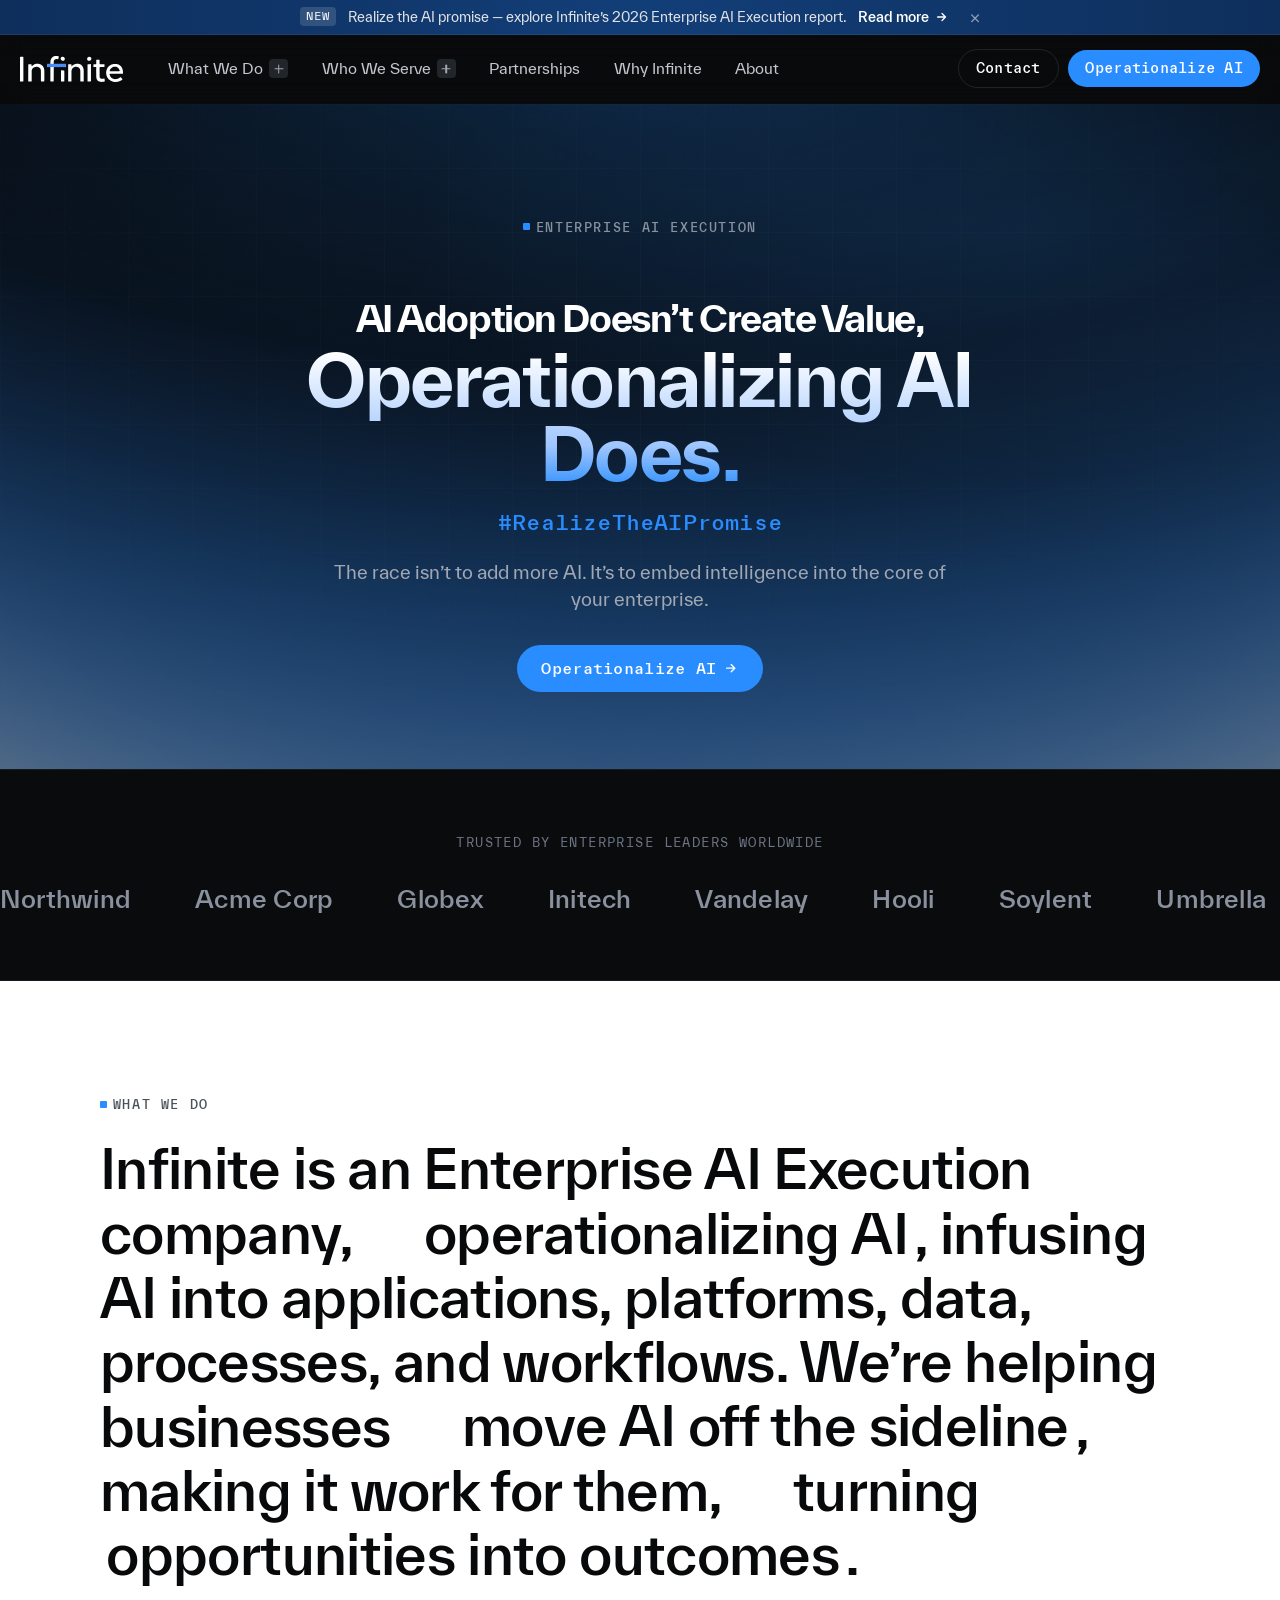
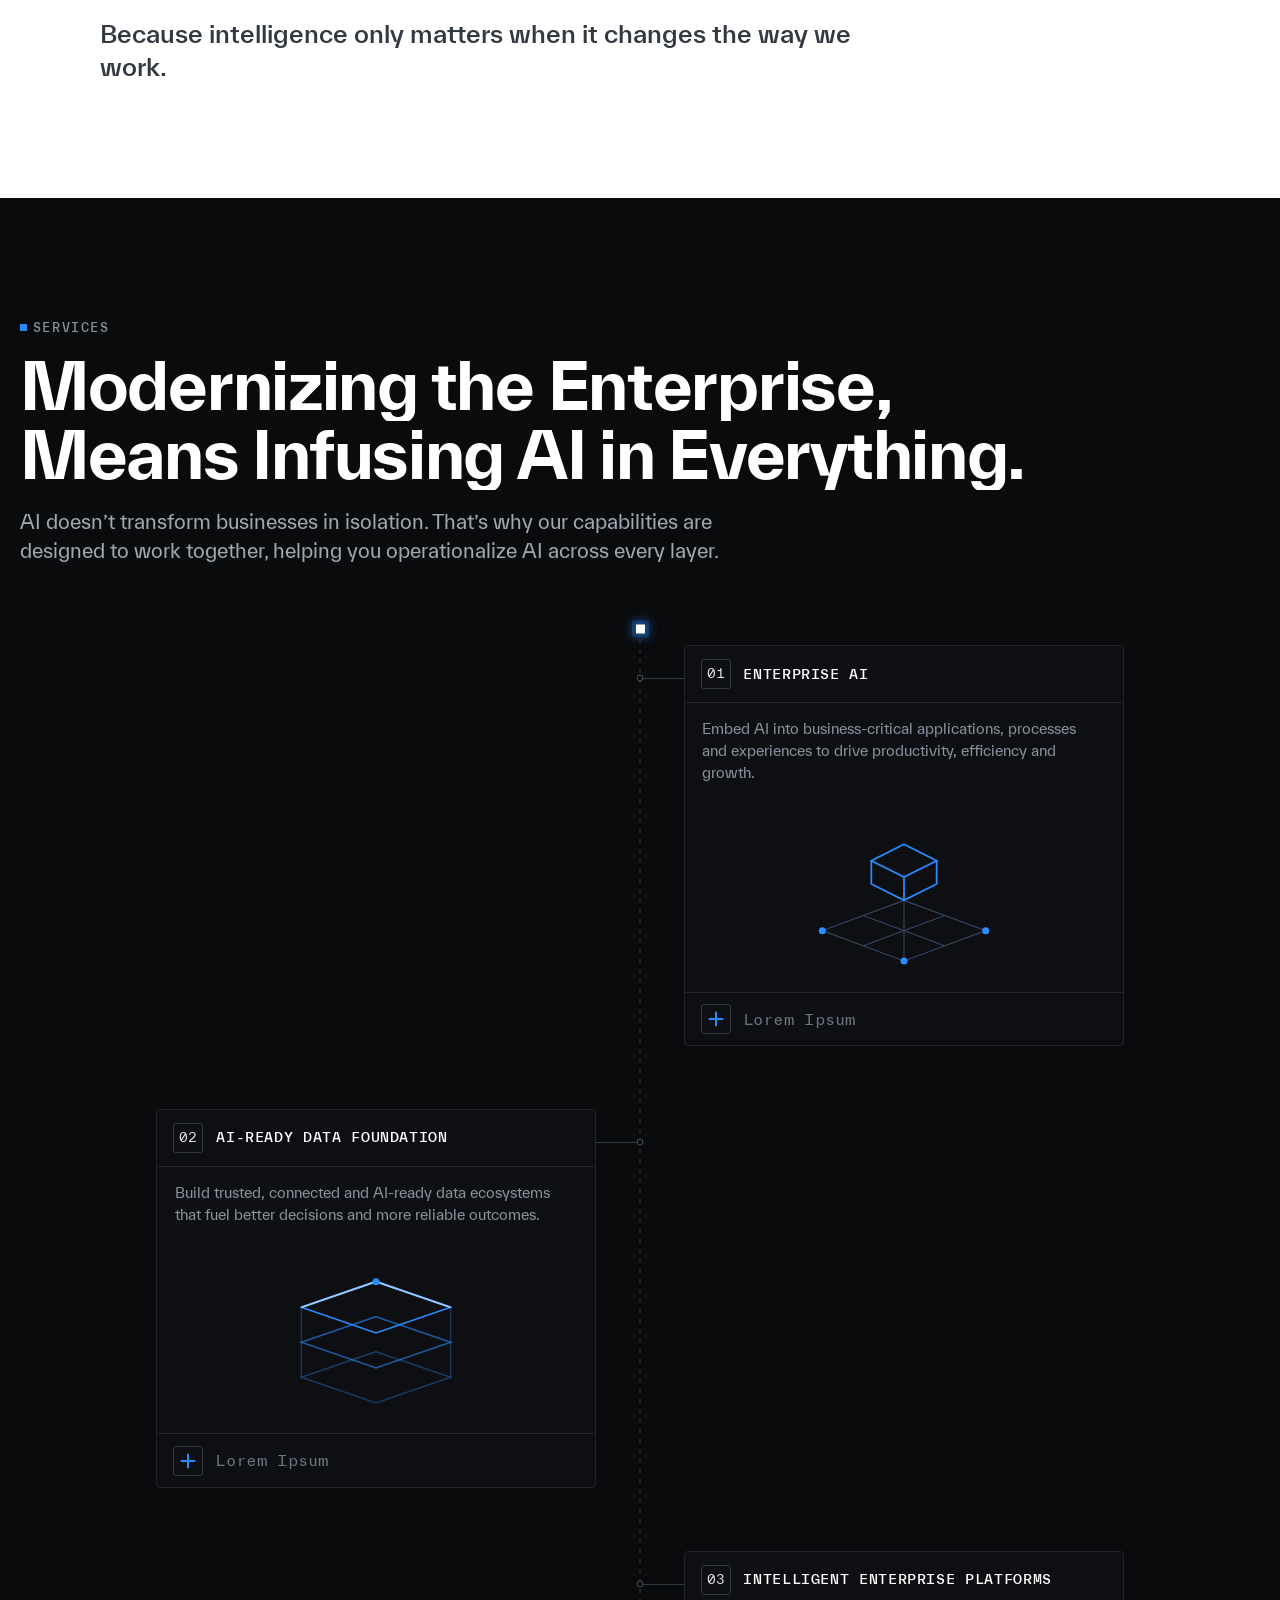
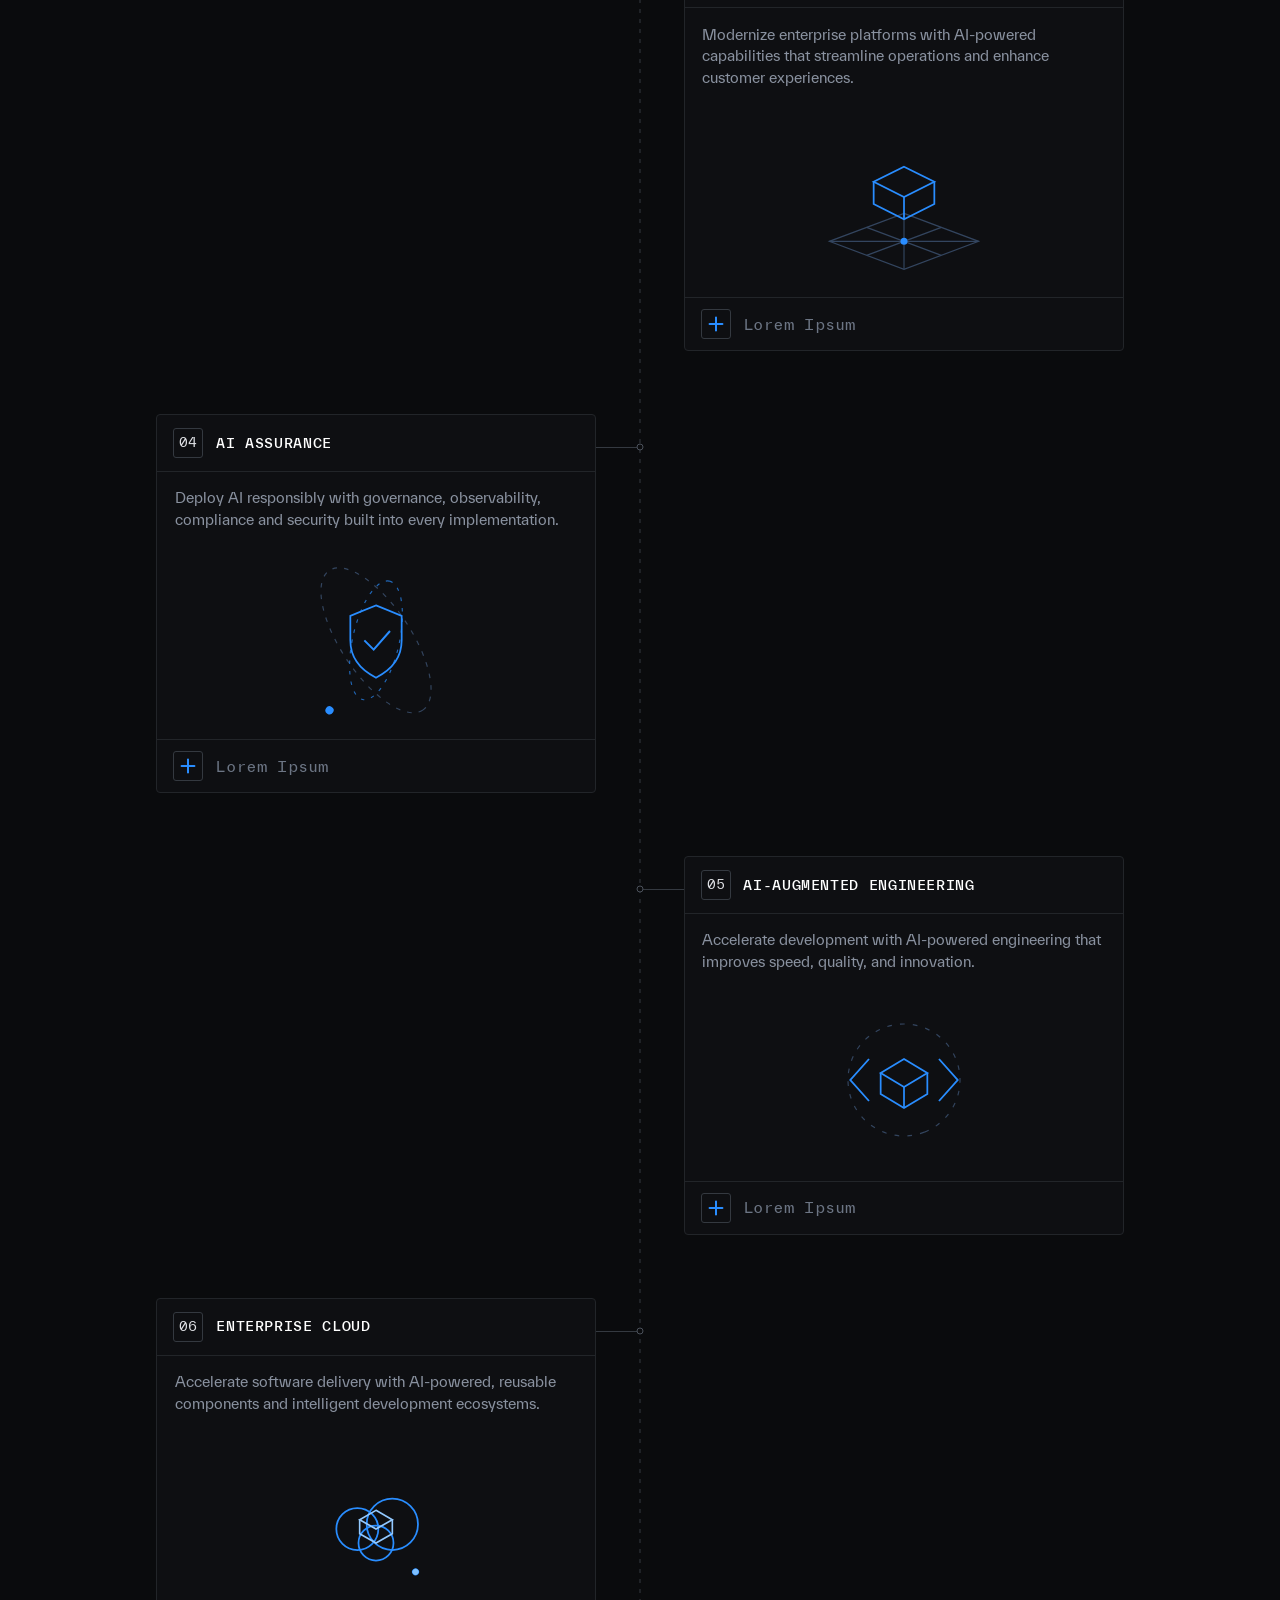
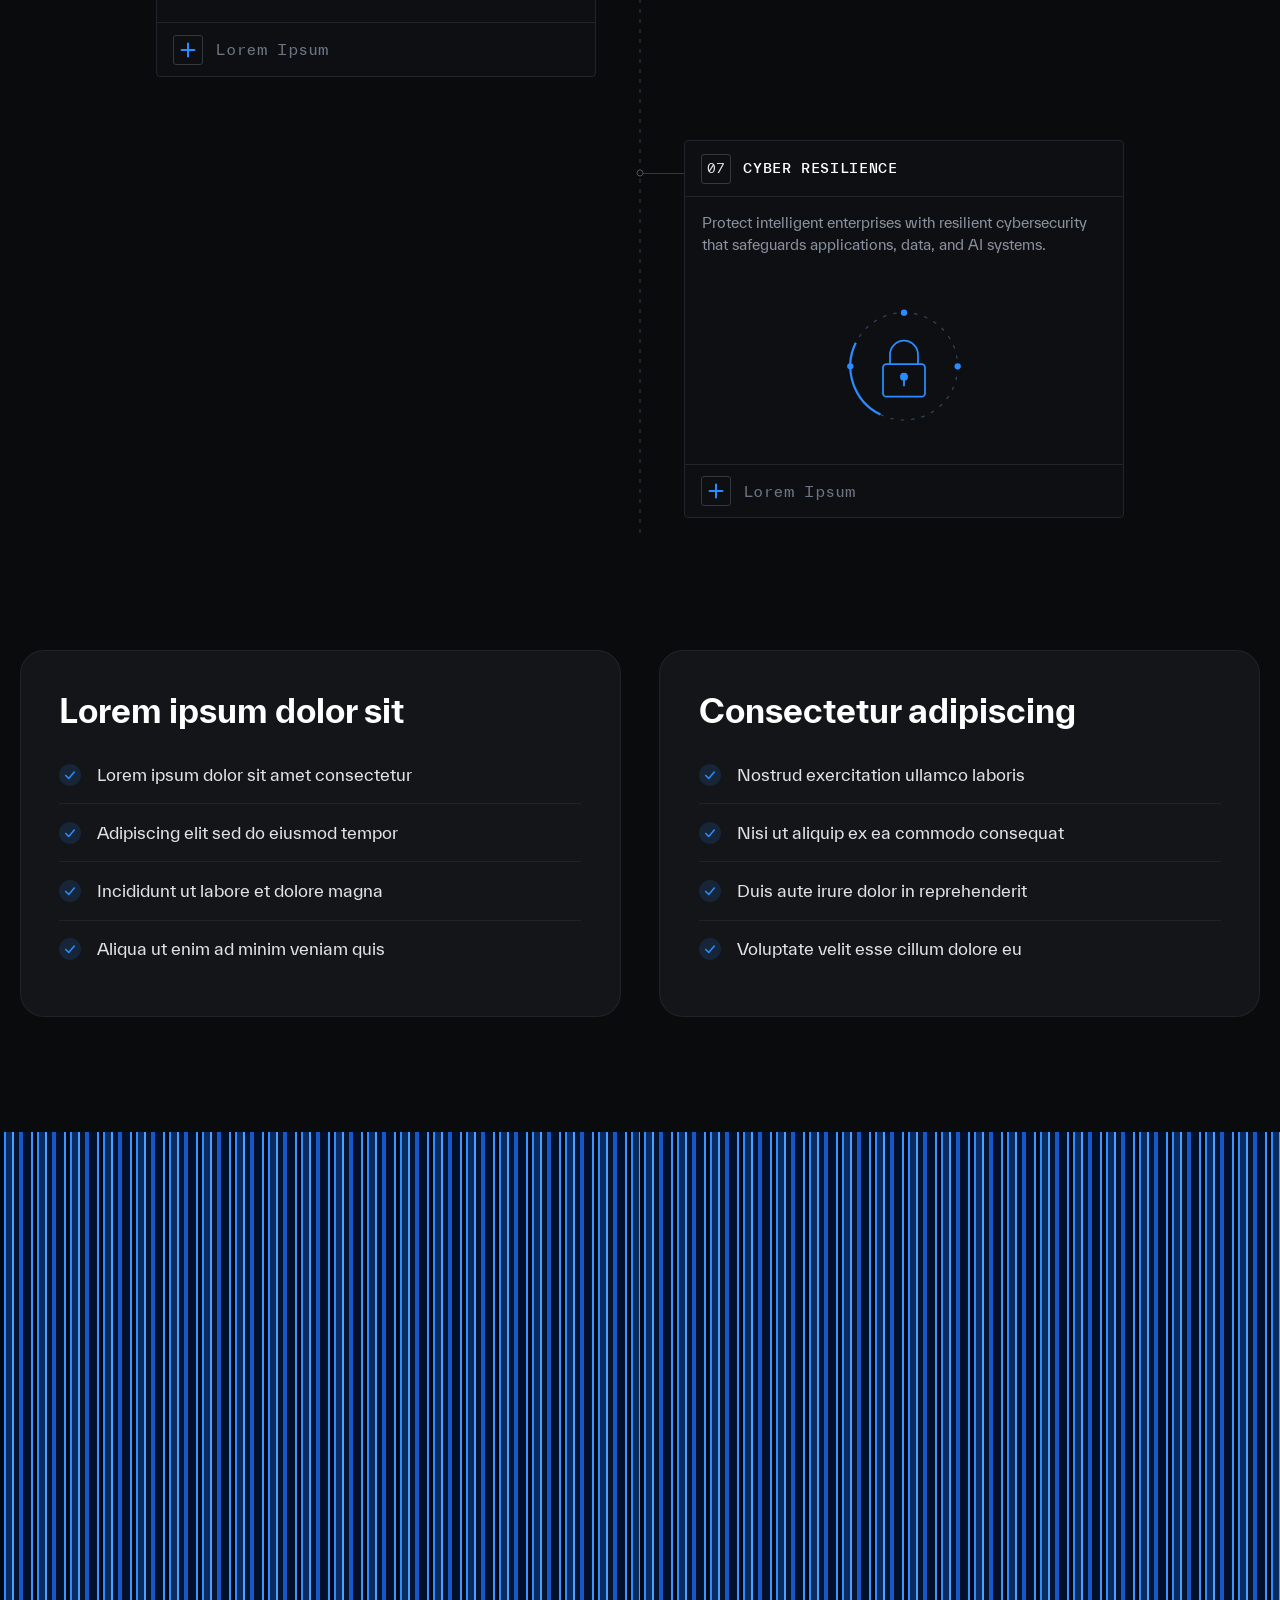
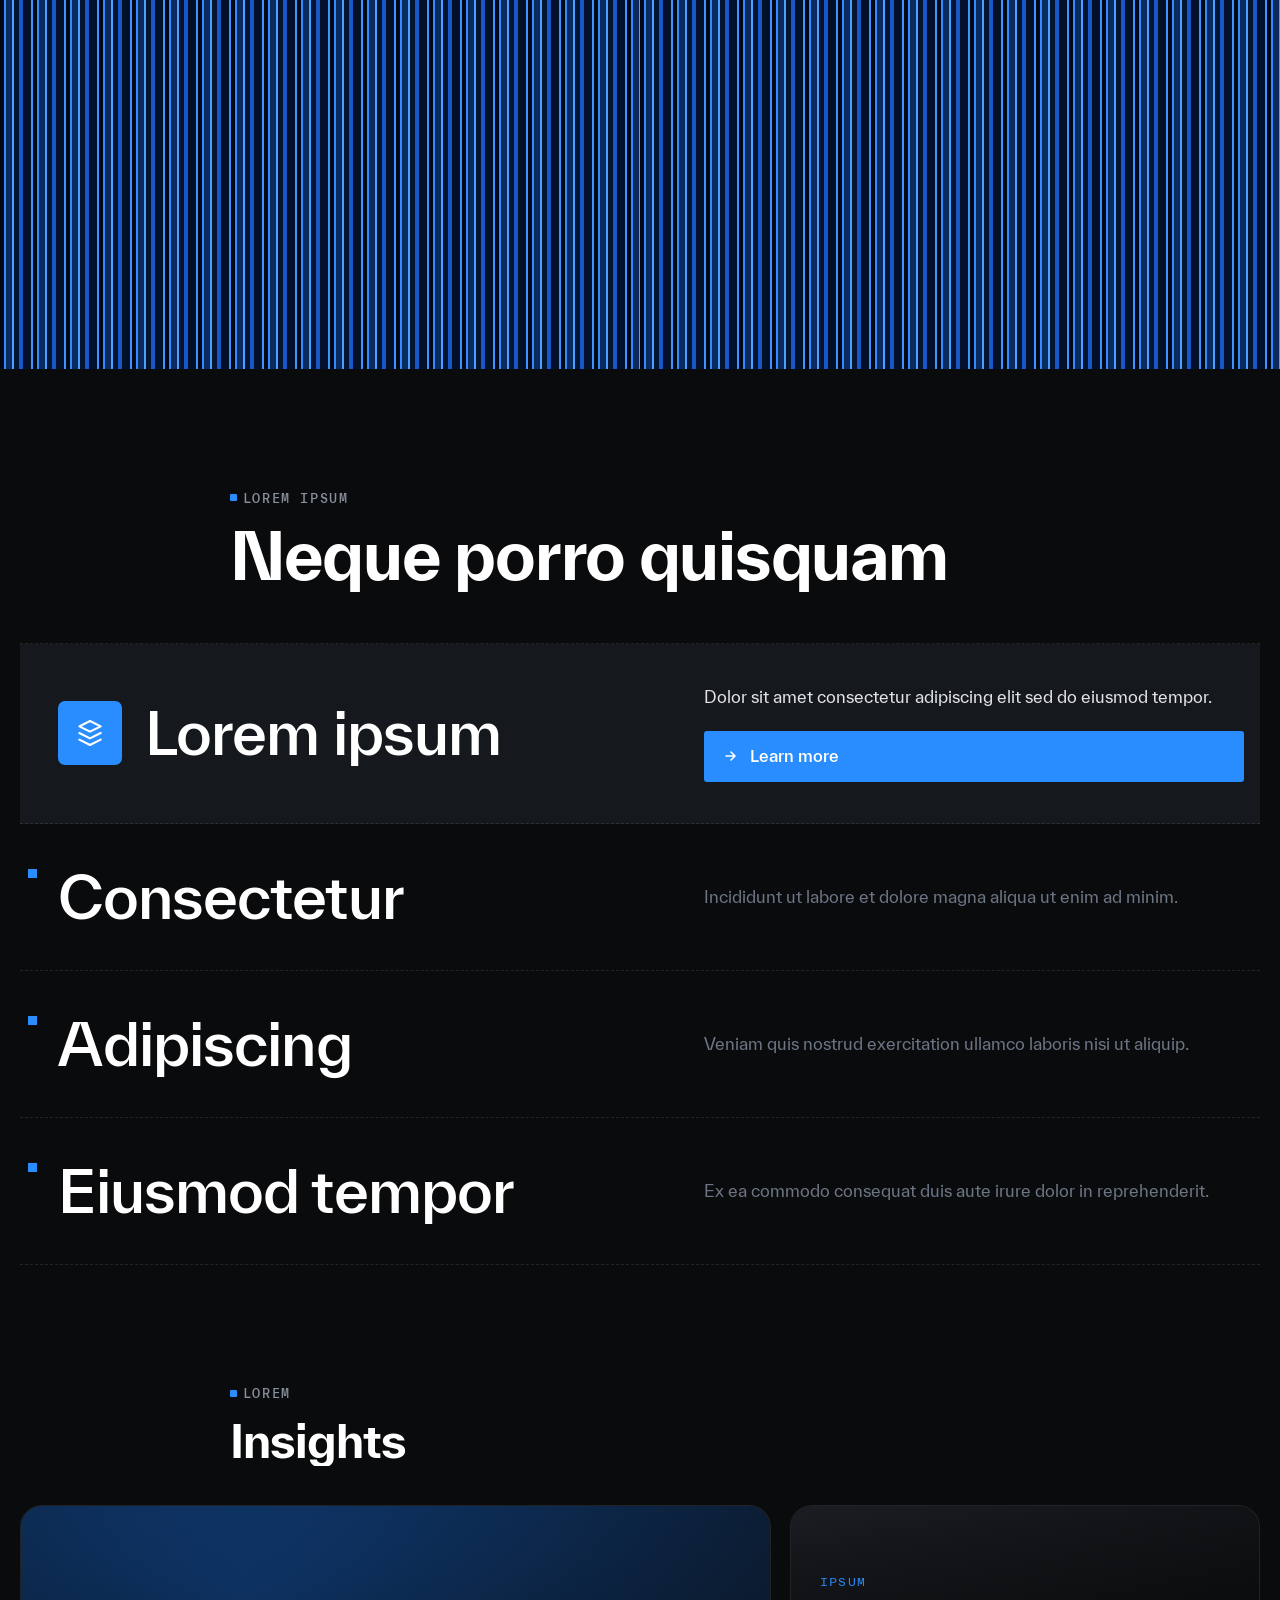
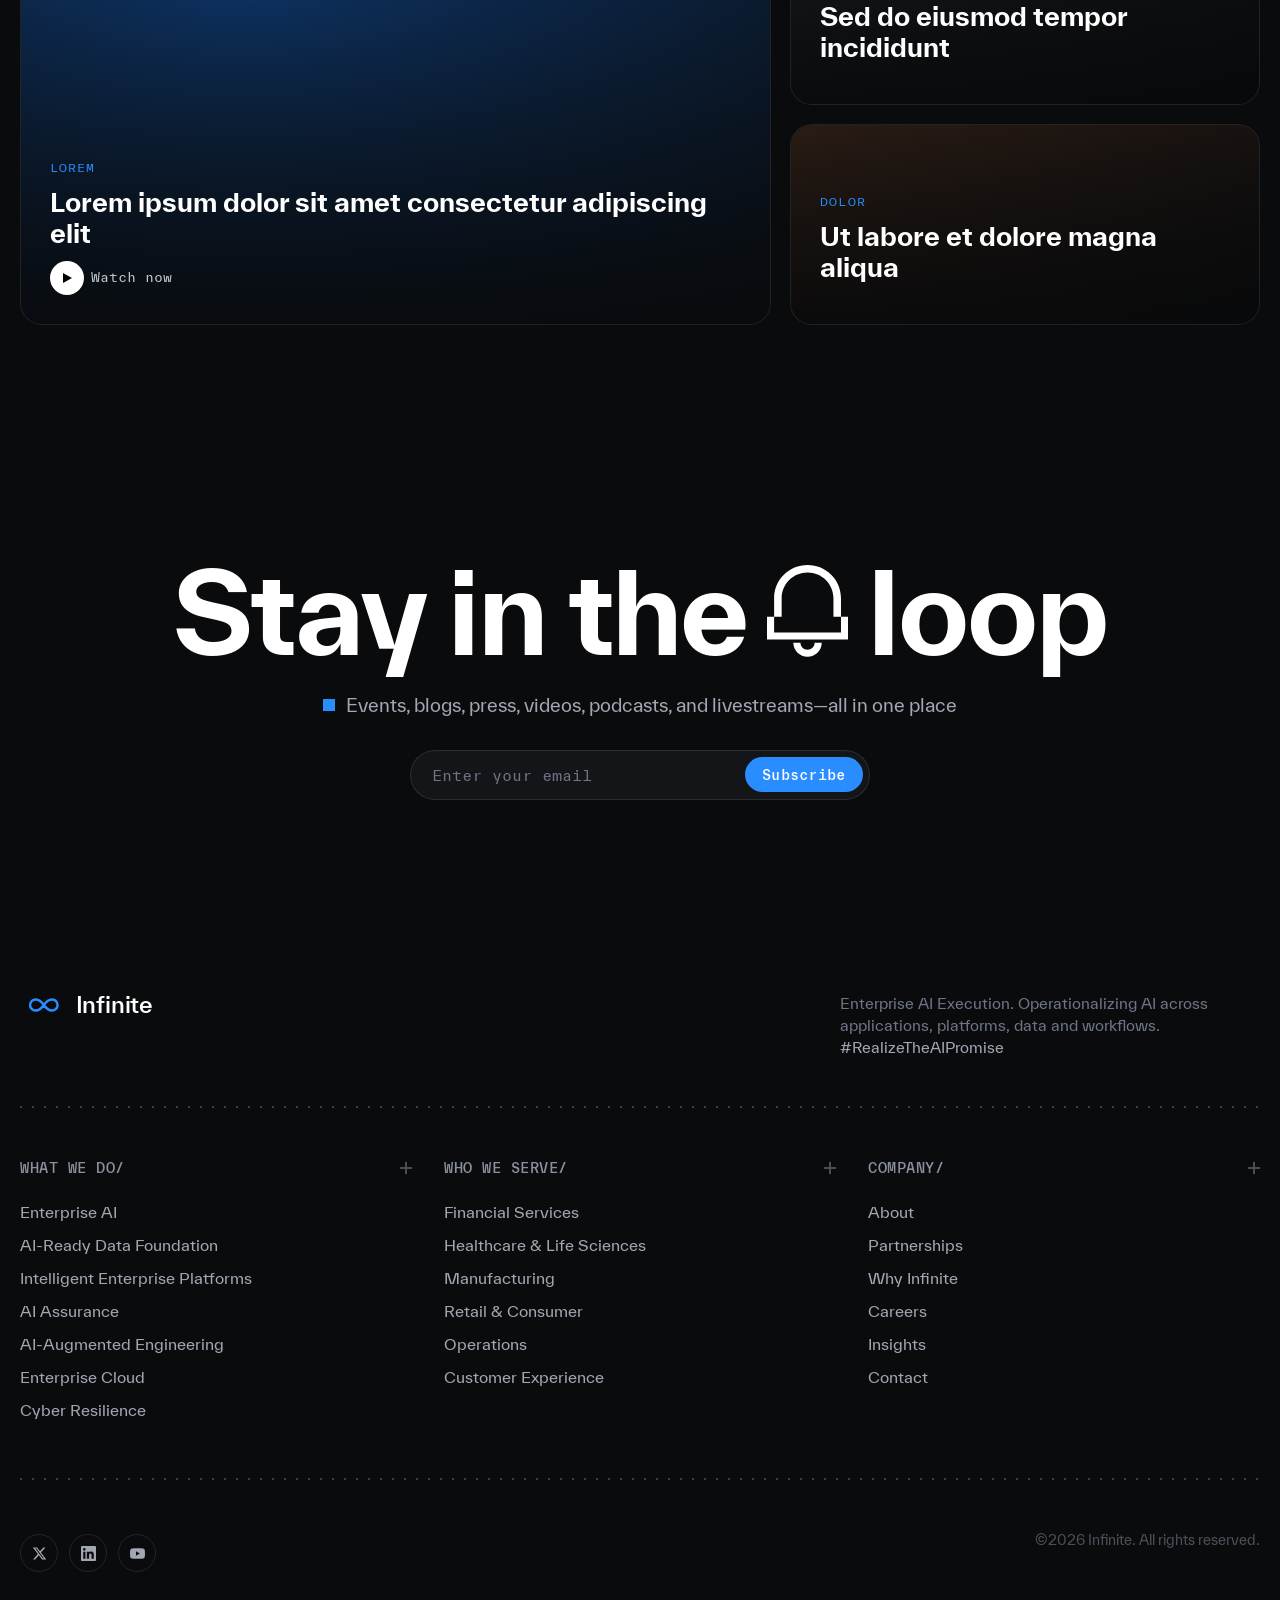
==== index.html @ 1f665892 "Initial commit: Infinite site (dark, light, and toggle theme variants)" ====
<!DOCTYPE html>
<html lang="en">
<head>
<meta charset="UTF-8">
<meta name="viewport" content="width=device-width, initial-scale=1.0">
<title>Infinite | Enterprise AI Execution</title>
<meta name="description" content="Infinite is an Enterprise AI Execution company — operationalizing AI across applications, platforms, data, processes and workflows. #RealizeTheAIPromise">
<link rel="icon" type="image/svg+xml" href="assets/img/favicon.svg">
<link rel="preconnect" href="https://fonts.gstatic.com" crossorigin>
<link rel="stylesheet" href="assets/css/styles.css">
</head>
<body>

<!-- ============ Preloader (loading animation) ============ -->
<div class="preloader" id="preloader" role="progressbar" aria-label="Loading" aria-valuemin="0" aria-valuemax="100" aria-valuenow="0">
  <div class="preloader__lead" id="preloadLead" style="--p:0">
    <div class="preloader__mark">
      <span class="preloader__sq"></span>
      <span class="preloader__pct" id="preloadPct">0%</span>
    </div>
    <span class="preloader__stem"></span>
    <span class="preloader__bar"></span>
  </div>
</div>
<script>
(function(){
  var pre = document.getElementById('preloader');
  if(!pre) return;
  var lead  = document.getElementById('preloadLead');
  var pctEl = document.getElementById('preloadPct');
  var reduce = window.matchMedia && window.matchMedia('(prefers-reduced-motion: reduce)').matches;
  document.documentElement.classList.add('preloading');
  var DUR = reduce ? 350 : 2000;
  var start = null, done = false;
  function smooth(t){ return t*t*(3-2*t); }          // ease-in-out
  function finish(){
    if(done) return; done = true;
    pre.classList.add('is-done');
    document.documentElement.classList.remove('preloading');
    setTimeout(function(){ if(pre && pre.parentNode) pre.parentNode.removeChild(pre); }, 700);
  }
  function frame(ts){
    if(start === null) start = ts;
    var t = Math.min((ts - start) / DUR, 1);
    var p = smooth(t);
    if(lead) lead.style.setProperty('--p', p.toFixed(4));
    var n = Math.round(p * 100);
    if(pctEl) pctEl.textContent = n + '%';
    pre.setAttribute('aria-valuenow', n);
    if(t < 1){ requestAnimationFrame(frame); } else { setTimeout(finish, 200); }
  }
  requestAnimationFrame(frame);
  setTimeout(finish, DUR + 3000);                     // hard fallback — never trap the page
})();
</script>

<!-- Global noise + gradient-ball backdrop -->
<div class="bg-fx" aria-hidden="true">
  <div class="ball ball--lightblue"></div>
  <div class="ball ball--blue"></div>
  <div class="ball ball--black"></div>
</div>

<!-- ============ Rebounce / overscroll wrapper ============ -->
<div class="rebounce-effect">
<div class="page-wrapper" id="pageWrapper">

<!-- ============ Announcement banner ============ -->
<div class="pencil" id="pencil">
  <div class="pencil__inner">
    <span class="pencil__tag">New</span>
    <span>Realize the AI promise — explore Infinite&rsquo;s 2026 Enterprise AI Execution report.</span>
    <a href="#" target="_self">
      Read more
      <svg class="pencil__arrow" width="14" height="14" viewBox="0 0 16 16" fill="none"><path d="M3 8h9M8 4l4 4-4 4" stroke="currentColor" stroke-width="1.5" stroke-linecap="round" stroke-linejoin="round"/></svg>
    </a>
    <button class="pencil__close" id="pencilClose" aria-label="Dismiss">×</button>
  </div>
</div>

<!-- ============ Navbar ============ -->
<header class="nav" id="nav">
  <div class="nav__inner">
    <a href="/" class="nav__logo" aria-label="Infinite home">
      <span class="brand">
        <img class="brand__logo" src="assets/img/infinite-logo-dark.svg" alt="Infinite">
      </span>
    </a>

    <nav class="nav__menu">
      <!-- What We Do -->
      <div class="nav__item" data-mega>
        <span class="nav__link" data-shuffle>What We Do <span class="nav__tog" aria-hidden="true"></span></span>
        <div class="mega">
          <div class="mega__grid" style="grid-template-columns:repeat(3,1fr)">
            <div class="mega__col">
              <h4>Build</h4>
              <a class="mega__link" href="#services"><b>Enterprise AI</b><span>AI in business-critical applications</span></a>
              <a class="mega__link" href="#services"><b>AI-Augmented Engineering</b><span>Faster, higher-quality delivery</span></a>
              <a class="mega__link" href="#services"><b>Enterprise Cloud</b><span>Intelligent development ecosystems</span></a>
            </div>
            <div class="mega__col">
              <h4>Data &amp; Platforms</h4>
              <a class="mega__link" href="#services"><b>AI-Ready Data Foundation</b><span>Trusted, connected data ecosystems</span></a>
              <a class="mega__link" href="#services"><b>Intelligent Enterprise Platforms</b><span>AI-powered modernization</span></a>
            </div>
            <div class="mega__col">
              <h4>Trust</h4>
              <a class="mega__link" href="#services"><b>AI Assurance</b><span>Governance, observability, compliance</span></a>
              <a class="mega__link" href="#services"><b>Cyber Resilience</b><span>Resilient cybersecurity for AI</span></a>
            </div>
          </div>
        </div>
      </div>

      <!-- Who We Serve -->
      <div class="nav__item" data-mega>
        <span class="nav__link" data-shuffle>Who We Serve <span class="nav__tog" aria-hidden="true"></span></span>
        <div class="mega">
          <div class="mega__grid" style="grid-template-columns:repeat(2,1fr)">
            <div class="mega__col">
              <h4>By Industry</h4>
              <a class="mega__link simple" href="#"><b>Financial Services</b></a>
              <a class="mega__link simple" href="#"><b>Healthcare &amp; Life Sciences</b></a>
              <a class="mega__link simple" href="#"><b>Manufacturing</b></a>
              <a class="mega__link simple" href="#"><b>Retail &amp; Consumer</b></a>
            </div>
            <div class="mega__col">
              <h4>By Function</h4>
              <a class="mega__link simple" href="#"><b>Operations</b></a>
              <a class="mega__link simple" href="#"><b>Customer Experience</b></a>
              <a class="mega__link simple" href="#"><b>Finance &amp; Risk</b></a>
              <a class="mega__link simple" href="#"><b>Engineering</b></a>
            </div>
          </div>
        </div>
      </div>

      <div class="nav__item"><a class="nav__link" href="#" data-shuffle>Partnerships</a></div>
      <div class="nav__item"><a class="nav__link" href="#" data-shuffle>Why Infinite</a></div>
      <div class="nav__item"><a class="nav__link" href="#" data-shuffle>About</a></div>
    </nav>

    <div class="nav__spacer"></div>
    <div class="nav__cta">
      <a class="btn btn--ghost" href="#">Contact</a>
      <a class="btn btn--blue" href="#services"><span data-stagger>Operationalize AI</span></a>
      <button class="nav__burger" id="burger" aria-label="Open menu"><span></span><span></span><span></span></button>
    </div>
  </div>
</header>

<!-- ============ Mobile nav ============ -->
<div class="mobile-nav" id="mobileNav">
  <div class="mobile-nav__head">
    <a href="/" class="nav__logo"><span class="brand"><img class="brand__logo" src="assets/img/infinite-logo-dark.svg" alt="Infinite"></span></a>
    <button class="mobile-nav__close" id="mobileClose" aria-label="Close">×</button>
  </div>
  <div class="m-group"><button>What We Do <span>+</span></button><div class="m-group__body"><a href="#services">Enterprise AI</a><a href="#services">AI-Ready Data Foundation</a><a href="#services">Intelligent Enterprise Platforms</a><a href="#services">AI Assurance</a><a href="#services">AI-Augmented Engineering</a><a href="#services">Enterprise Cloud</a><a href="#services">Cyber Resilience</a></div></div>
  <div class="m-group"><button>Who We Serve <span>+</span></button><div class="m-group__body"><a href="#">Financial Services</a><a href="#">Healthcare &amp; Life Sciences</a><a href="#">Manufacturing</a><a href="#">Retail &amp; Consumer</a><a href="#">Operations</a><a href="#">Customer Experience</a></div></div>
  <a class="m-solo" href="#">Partnerships</a>
  <a class="m-solo" href="#">Why Infinite</a>
  <a class="m-solo" href="#">About</a>
  <div class="mobile-nav__cta">
    <a class="btn btn--ghost btn--lg" href="#">Contact</a>
    <a class="btn btn--blue btn--lg" href="#services">Operationalize AI</a>
  </div>
</div>

<main>
<!-- ============ SCROLL 1 — HERO ============ -->
<section class="hero">
  <div class="hero__bg"><div class="hero__grid"></div><img src="assets/img/gradient.png" alt=""></div>
  <div class="container hero__inner">
    <span class="eyebrow" data-scramble>Enterprise AI Execution</span>
    <h1 class="hero__title" data-hero-reveal><span class="hero__title-line1">AI Adoption Doesn&rsquo;t Create Value,</span><br>Operationalizing AI Does.</h1>
    <div class="hero__tag" data-scramble>#RealizeTheAIPromise</div>
    <p class="hero__sub">The race isn&rsquo;t to add more AI. It&rsquo;s to embed intelligence into the core of your enterprise.</p>
    <div class="hero__cta">
      <a class="btn btn--blue btn--lg" href="#services"><span data-stagger>Operationalize AI</span> <svg width="14" height="14" viewBox="0 0 16 16" fill="none"><path d="M3 8h9M8 4l4 4-4 4" stroke="currentColor" stroke-width="1.5" stroke-linecap="round" stroke-linejoin="round"/></svg></a>
    </div>
  </div>
</section>

<!-- ============ Logo marquee ============ -->
<section class="marquee">
  <div class="marquee__label">Trusted by enterprise leaders worldwide</div>
  <div class="marquee__track" id="marquee">
    <span class="mlogo">Northwind</span>
    <span class="mlogo">Acme Corp</span>
    <span class="mlogo">Globex</span>
    <span class="mlogo">Initech</span>
    <span class="mlogo">Vandelay</span>
    <span class="mlogo">Hooli</span>
    <span class="mlogo">Soylent</span>
    <span class="mlogo">Umbrella</span>
  </div>
</section>

<!-- ============ SCROLL 2 — WHAT WE DO ============ -->
<section class="section statement">
  <div class="container">
    <div class="statement__inner">
      <span class="eyebrow" data-scramble>What We Do</span>
      <p class="statement__big reveal">Infinite is an Enterprise AI Execution company, <span class="kw kw--1"><span class="kw__ico" aria-hidden="true"><svg viewBox="0 0 16 16" fill="none"><path d="M9 1.5 3.5 9H7l-1 5.5L12.5 7H9l1-5.5Z" fill="currentColor"/></svg></span><mark class="kw__mark">operationalizing AI</mark></span>, infusing AI into applications, platforms, data, processes, and workflows. We&rsquo;re helping businesses <span class="kw kw--2"><span class="kw__ico" aria-hidden="true"><svg viewBox="0 0 16 16" fill="none"><path d="M3 8h9M8 4l4 4-4 4" stroke="currentColor" stroke-width="1.7" stroke-linecap="round" stroke-linejoin="round"/></svg></span><mark class="kw__mark">move AI off the sideline</mark></span>, making it work for them, <span class="kw kw--3"><span class="kw__ico" aria-hidden="true"><svg viewBox="0 0 16 16" fill="none"><path d="M2 11l4-4 3 2 5-6M11 3h3v3" stroke="currentColor" stroke-width="1.7" stroke-linecap="round" stroke-linejoin="round"/></svg></span><mark class="kw__mark">turning opportunities into outcomes</mark></span>.</p>
      <p class="statement__kicker reveal">Because intelligence only matters when it changes the way we work.</p>
    </div>
  </div>
</section>

<!-- ============ SCROLL 3 — SERVICES ============ -->
<section class="section" id="services">
  <div class="container">
    <div class="services__head">
      <span class="eyebrow" data-scramble>Services</span>
      <h2 class="h2" style="margin-top:1rem" data-reveal-lines>Modernizing the Enterprise, Means Infusing AI in Everything.</h2>
      <p class="lead reveal">AI doesn&rsquo;t transform businesses in isolation. That&rsquo;s why our capabilities are designed to work together, helping you operationalize AI across every layer.</p>
    </div>
    <div class="tl" id="svcTimeline">
      <span class="tl__spine" aria-hidden="true"><span class="tl__fill" id="tlFill"></span><span class="tl__node" id="tlNode"></span></span>

      <!-- 01 -->
      <div class="tl__item tl__item--r reveal">
        <article class="service">
          <div class="service__head"><span class="service__num">01</span><h3 class="service__title" data-shuffle>Enterprise AI</h3></div>
          <p class="service__desc">Embed AI into business-critical applications, processes and experiences to drive productivity, efficiency and growth.</p>
          <div class="service__viz">
            <svg class="iso" viewBox="0 0 240 168" fill="none">
              <g stroke="#33455f" stroke-width="1"><path d="M120 92 L190 118 L120 144 L50 118 Z"/><path d="M85 105 L155 131"/><path d="M155 105 L85 131"/><path d="M120 92 L120 144"/></g>
              <g class="a-float" stroke="#298dff" stroke-width="1.5"><path d="M120 44 L148 58 L120 72 L92 58 Z"/><path d="M92 58 L92 78 L120 92 L148 78 L148 58"/><path d="M120 72 L120 92"/></g>
              <circle class="a-pulse" cx="190" cy="118" r="3" fill="#298dff"/><circle class="a-pulse" style="animation-delay:.6s" cx="50" cy="118" r="3" fill="#298dff"/><circle class="a-pulse" style="animation-delay:1.2s" cx="120" cy="144" r="3" fill="#298dff"/>
            </svg>
          </div>
          <div class="service__foot"><span class="service__mark"><svg viewBox="0 0 24 24" fill="none"><path d="M12 5v14M5 12h14" stroke="currentColor" stroke-width="2.2" stroke-linecap="round"/></svg></span><span class="service__brand">Lorem Ipsum</span></div>
        </article>
      </div>

      <!-- 02 -->
      <div class="tl__item tl__item--l reveal">
        <article class="service">
          <div class="service__head"><span class="service__num">02</span><h3 class="service__title" data-shuffle>AI-Ready Data Foundation</h3></div>
          <p class="service__desc">Build trusted, connected and AI-ready data ecosystems that fuel better decisions and more reliable outcomes.</p>
          <div class="service__viz">
            <svg class="iso" viewBox="0 0 240 168" fill="none">
              <g stroke="#298dff" stroke-width="1.3"><path d="M120 40 L184 62 L120 84 L56 62 Z"/><path d="M120 70 L184 92 L120 114 L56 92 Z" opacity=".6"/><path d="M120 100 L184 122 L120 144 L56 122 Z" opacity=".35"/><path d="M56 62 L56 122" opacity=".3"/><path d="M184 62 L184 122" opacity=".3"/></g>
              <path class="a-scan" d="M56 62 L120 40 L184 62" stroke="#93c9ff" stroke-width="1.7"/>
              <circle class="a-pulse" cx="120" cy="40" r="3" fill="#298dff"/>
            </svg>
          </div>
          <div class="service__foot"><span class="service__mark"><svg viewBox="0 0 24 24" fill="none"><path d="M12 5v14M5 12h14" stroke="currentColor" stroke-width="2.2" stroke-linecap="round"/></svg></span><span class="service__brand">Lorem Ipsum</span></div>
        </article>
      </div>

      <!-- 03 -->
      <div class="tl__item tl__item--r reveal">
        <article class="service">
          <div class="service__head"><span class="service__num">03</span><h3 class="service__title" data-shuffle>Intelligent Enterprise Platforms</h3></div>
          <p class="service__desc">Modernize enterprise platforms with AI-powered capabilities that streamline operations and enhance customer experiences.</p>
          <div class="service__viz">
            <svg class="iso" viewBox="0 0 240 168" fill="none">
              <g stroke="#33455f" stroke-width="1"><path d="M120 98 L184 122 L120 146 L56 122 Z"/><path d="M88 110 L152 134"/><path d="M152 110 L88 134"/><path d="M120 98 L120 146"/><path d="M56 122 L184 122"/></g>
              <g class="a-rise" stroke="#298dff" stroke-width="1.5"><path d="M120 58 L146 71 L120 84 L94 71 Z"/><path d="M94 71 L94 90 L120 103 L146 90 L146 71"/><path d="M120 84 L120 103"/></g>
              <circle class="a-pulse" cx="120" cy="122" r="3" fill="#298dff"/>
            </svg>
          </div>
          <div class="service__foot"><span class="service__mark"><svg viewBox="0 0 24 24" fill="none"><path d="M12 5v14M5 12h14" stroke="currentColor" stroke-width="2.2" stroke-linecap="round"/></svg></span><span class="service__brand">Lorem Ipsum</span></div>
        </article>
      </div>

      <!-- 04 -->
      <div class="tl__item tl__item--l reveal">
        <article class="service">
          <div class="service__head"><span class="service__num">04</span><h3 class="service__title" data-shuffle>AI Assurance</h3></div>
          <p class="service__desc">Deploy AI responsibly with governance, observability, compliance and security built into every implementation.</p>
          <div class="service__viz">
            <svg class="iso" viewBox="0 0 240 168" fill="none">
              <ellipse cx="120" cy="86" rx="72" ry="30" stroke="#33455f" stroke-width="1" stroke-dasharray="4 6"><animateTransform attributeName="transform" type="rotate" from="0 120 86" to="360 120 86" dur="22s" repeatCount="indefinite"/></ellipse>
              <ellipse cx="120" cy="86" rx="52" ry="20" stroke="#298dff" stroke-width="1" stroke-dasharray="3 6" opacity=".7"><animateTransform attributeName="transform" type="rotate" from="360 120 86" to="0 120 86" dur="16s" repeatCount="indefinite"/></ellipse>
              <path d="M120 56 L142 65 L142 86 C142 102 132 112 120 118 C108 112 98 102 98 86 L98 65 Z" stroke="#298dff" stroke-width="1.5"/>
              <path d="M110 86 L118 94 L132 78" stroke="#298dff" stroke-width="1.7"/>
              <g><circle cx="192" cy="86" r="3.5" fill="#298dff"/><animateTransform attributeName="transform" type="rotate" from="0 120 86" to="360 120 86" dur="10s" repeatCount="indefinite"/></g>
            </svg>
          </div>
          <div class="service__foot"><span class="service__mark"><svg viewBox="0 0 24 24" fill="none"><path d="M12 5v14M5 12h14" stroke="currentColor" stroke-width="2.2" stroke-linecap="round"/></svg></span><span class="service__brand">Lorem Ipsum</span></div>
        </article>
      </div>

      <!-- 05 -->
      <div class="tl__item tl__item--r reveal">
        <article class="service">
          <div class="service__head"><span class="service__num">05</span><h3 class="service__title" data-shuffle>AI-Augmented Engineering</h3></div>
          <p class="service__desc">Accelerate development with AI-powered engineering that improves speed, quality, and innovation.</p>
          <div class="service__viz">
            <svg class="iso" viewBox="0 0 240 168" fill="none">
              <circle cx="120" cy="84" r="48" stroke="#33455f" stroke-width="1" stroke-dasharray="4 7"><animateTransform attributeName="transform" type="rotate" from="0 120 84" to="360 120 84" dur="18s" repeatCount="indefinite"/></circle>
              <g class="a-float" stroke="#298dff" stroke-width="1.5"><path d="M120 66 L140 78 L120 90 L100 78 Z"/><path d="M100 78 L100 96 L120 108 L140 96 L140 78"/><path d="M120 90 L120 108"/></g>
              <path class="a-pulse" d="M150 66 L166 84 L150 102" stroke="#298dff" stroke-width="1.6"/>
              <path class="a-pulse" style="animation-delay:.5s" d="M90 66 L74 84 L90 102" stroke="#298dff" stroke-width="1.6"/>
            </svg>
          </div>
          <div class="service__foot"><span class="service__mark"><svg viewBox="0 0 24 24" fill="none"><path d="M12 5v14M5 12h14" stroke="currentColor" stroke-width="2.2" stroke-linecap="round"/></svg></span><span class="service__brand">Lorem Ipsum</span></div>
        </article>
      </div>

      <!-- 06 -->
      <div class="tl__item tl__item--l reveal">
        <article class="service">
          <div class="service__head"><span class="service__num">06</span><h3 class="service__title" data-shuffle>Enterprise Cloud</h3></div>
          <p class="service__desc">Accelerate software delivery with AI-powered, reusable components and intelligent development ecosystems.</p>
          <div class="service__viz">
            <svg class="iso" viewBox="0 0 240 168" fill="none">
              <g stroke="#298dff" stroke-width="1.5"><circle cx="104" cy="90" r="18"/><circle cx="134" cy="86" r="22"/><circle cx="120" cy="102" r="15"/></g>
              <g class="a-rise" stroke="#93c9ff" stroke-width="1.4"><path d="M120 74 L134 82 L120 90 L106 82 Z"/><path d="M106 82 L106 94 L120 102 L134 94 L134 82"/></g>
              <g><circle cx="120" cy="40" r="3" fill="#298dff"/><animateTransform attributeName="transform" type="rotate" from="0 120 90" to="360 120 90" dur="9s" repeatCount="indefinite"/></g>
              <g><circle cx="120" cy="140" r="2.6" fill="#7fc0ff"/><animateTransform attributeName="transform" type="rotate" from="180 120 90" to="540 120 90" dur="9s" repeatCount="indefinite"/></g>
            </svg>
          </div>
          <div class="service__foot"><span class="service__mark"><svg viewBox="0 0 24 24" fill="none"><path d="M12 5v14M5 12h14" stroke="currentColor" stroke-width="2.2" stroke-linecap="round"/></svg></span><span class="service__brand">Lorem Ipsum</span></div>
        </article>
      </div>

      <!-- 07 -->
      <div class="tl__item tl__item--r reveal">
        <article class="service">
          <div class="service__head"><span class="service__num">07</span><h3 class="service__title" data-shuffle>Cyber Resilience</h3></div>
          <p class="service__desc">Protect intelligent enterprises with resilient cybersecurity that safeguards applications, data, and AI systems.</p>
          <div class="service__viz">
            <svg class="iso" viewBox="0 0 240 168" fill="none">
              <circle cx="120" cy="86" r="46" stroke="#33455f" stroke-width="1" stroke-dasharray="3 6"/>
              <path d="M120 40 A46 46 0 0 1 166 86" stroke="#298dff" stroke-width="1.9"><animateTransform attributeName="transform" type="rotate" from="0 120 86" to="360 120 86" dur="6s" repeatCount="indefinite"/></path>
              <rect x="102" y="84" width="36" height="28" rx="3" stroke="#298dff" stroke-width="1.5"/>
              <path d="M108 84 v-8 a12 12 0 0 1 24 0 v8" stroke="#298dff" stroke-width="1.5"/>
              <circle cx="120" cy="95" r="3.4" fill="#298dff"/><path d="M120 95 v8" stroke="#298dff" stroke-width="1.6"/>
              <circle class="a-pulse" cx="120" cy="40" r="2.7" fill="#298dff"/><circle class="a-pulse" style="animation-delay:.7s" cx="166" cy="86" r="2.7" fill="#298dff"/><circle class="a-pulse" style="animation-delay:1.4s" cx="74" cy="86" r="2.7" fill="#298dff"/>
            </svg>
          </div>
          <div class="service__foot"><span class="service__mark"><svg viewBox="0 0 24 24" fill="none"><path d="M12 5v14M5 12h14" stroke="currentColor" stroke-width="2.2" stroke-linecap="round"/></svg></span><span class="service__brand">Lorem Ipsum</span></div>
        </article>
      </div>
    </div>
  </div>
</section>

<!-- ============ [Lorem] Benefits ============ -->
<section class="section" style="padding-top:0">
  <div class="container benefits">
    <div class="bcard reveal">
      <h3 class="h3" data-shuffle>Lorem ipsum dolor sit</h3>
      <ul>
        <li><span class="dot"><svg viewBox="0 0 14 14" fill="none"><path d="M2 7.5l3.5 3.5L12 3.5" stroke="currentColor" stroke-width="1.8" stroke-linecap="round" stroke-linejoin="round"/></svg></span>Lorem ipsum dolor sit amet consectetur</li>
        <li><span class="dot"><svg viewBox="0 0 14 14" fill="none"><path d="M2 7.5l3.5 3.5L12 3.5" stroke="currentColor" stroke-width="1.8" stroke-linecap="round" stroke-linejoin="round"/></svg></span>Adipiscing elit sed do eiusmod tempor</li>
        <li><span class="dot"><svg viewBox="0 0 14 14" fill="none"><path d="M2 7.5l3.5 3.5L12 3.5" stroke="currentColor" stroke-width="1.8" stroke-linecap="round" stroke-linejoin="round"/></svg></span>Incididunt ut labore et dolore magna</li>
        <li><span class="dot"><svg viewBox="0 0 14 14" fill="none"><path d="M2 7.5l3.5 3.5L12 3.5" stroke="currentColor" stroke-width="1.8" stroke-linecap="round" stroke-linejoin="round"/></svg></span>Aliqua ut enim ad minim veniam quis</li>
      </ul>
    </div>
    <div class="bcard reveal">
      <h3 class="h3" data-shuffle>Consectetur adipiscing</h3>
      <ul>
        <li><span class="dot"><svg viewBox="0 0 14 14" fill="none"><path d="M2 7.5l3.5 3.5L12 3.5" stroke="currentColor" stroke-width="1.8" stroke-linecap="round" stroke-linejoin="round"/></svg></span>Nostrud exercitation ullamco laboris</li>
        <li><span class="dot"><svg viewBox="0 0 14 14" fill="none"><path d="M2 7.5l3.5 3.5L12 3.5" stroke="currentColor" stroke-width="1.8" stroke-linecap="round" stroke-linejoin="round"/></svg></span>Nisi ut aliquip ex ea commodo consequat</li>
        <li><span class="dot"><svg viewBox="0 0 14 14" fill="none"><path d="M2 7.5l3.5 3.5L12 3.5" stroke="currentColor" stroke-width="1.8" stroke-linecap="round" stroke-linejoin="round"/></svg></span>Duis aute irure dolor in reprehenderit</li>
        <li><span class="dot"><svg viewBox="0 0 14 14" fill="none"><path d="M2 7.5l3.5 3.5L12 3.5" stroke="currentColor" stroke-width="1.8" stroke-linecap="round" stroke-linejoin="round"/></svg></span>Voluptate velit esse cillum dolore eu</li>
      </ul>
    </div>
  </div>
</section>

<!-- ============ [Lorem] Tabs ============ -->
<section class="section curtain-sec" id="curtainSec">
  <div class="curtain" aria-hidden="true">
    <span class="curtain__half curtain__half--l"></span>
    <span class="curtain__half curtain__half--r"></span>
  </div>
  <div class="container">
    <div class="industry__head">
      <span class="eyebrow" data-scramble>Lorem ipsum</span>
      <h2 class="h2 h2--center" style="margin-top:1rem" data-reveal-lines>Sed ut perspiciatis unde omnis</h2>
    </div>
    <div class="tabs">
      <div class="tabs__nav" id="tabsNav">
        <button class="tab active" data-tab="0"><span class="tab__name">Lorem Ipsum</span><span class="tab__hint">Dolor</span></button>
        <button class="tab" data-tab="1"><span class="tab__name">Consectetur</span><span class="tab__hint">Adipiscing</span></button>
        <button class="tab" data-tab="2"><span class="tab__name">Sed Eiusmod</span><span class="tab__hint">Tempor</span></button>
        <button class="tab" data-tab="3"><span class="tab__name">Ut Labore</span><span class="tab__hint">Magna</span></button>
      </div>
      <div class="tabs__panel" id="tabsPanel">
        <div class="panel__glow"></div>
        <div class="panel active" data-panel="0">
          <h3>Lorem Ipsum</h3>
          <p>Lorem ipsum dolor sit amet, consectetur adipiscing elit, sed do eiusmod tempor incididunt ut labore.</p>
          <ul>
            <li><span class="chk"><svg viewBox="0 0 14 14" fill="none"><path d="M2 7.5l3.5 3.5L12 3.5" stroke="currentColor" stroke-width="1.8" stroke-linecap="round" stroke-linejoin="round"/></svg></span>Ut enim ad minim veniam quis</li>
            <li><span class="chk"><svg viewBox="0 0 14 14" fill="none"><path d="M2 7.5l3.5 3.5L12 3.5" stroke="currentColor" stroke-width="1.8" stroke-linecap="round" stroke-linejoin="round"/></svg></span>Nostrud exercitation ullamco</li>
            <li><span class="chk"><svg viewBox="0 0 14 14" fill="none"><path d="M2 7.5l3.5 3.5L12 3.5" stroke="currentColor" stroke-width="1.8" stroke-linecap="round" stroke-linejoin="round"/></svg></span>Laboris nisi ut aliquip ex ea</li>
          </ul>
        </div>
        <div class="panel" data-panel="1">
          <h3>Consectetur</h3>
          <p>Duis aute irure dolor in reprehenderit in voluptate velit esse cillum dolore eu fugiat nulla.</p>
          <ul>
            <li><span class="chk"><svg viewBox="0 0 14 14" fill="none"><path d="M2 7.5l3.5 3.5L12 3.5" stroke="currentColor" stroke-width="1.8" stroke-linecap="round" stroke-linejoin="round"/></svg></span>Excepteur sint occaecat cupidatat</li>
            <li><span class="chk"><svg viewBox="0 0 14 14" fill="none"><path d="M2 7.5l3.5 3.5L12 3.5" stroke="currentColor" stroke-width="1.8" stroke-linecap="round" stroke-linejoin="round"/></svg></span>Non proident sunt in culpa qui</li>
            <li><span class="chk"><svg viewBox="0 0 14 14" fill="none"><path d="M2 7.5l3.5 3.5L12 3.5" stroke="currentColor" stroke-width="1.8" stroke-linecap="round" stroke-linejoin="round"/></svg></span>Officia deserunt mollit anim id</li>
          </ul>
        </div>
        <div class="panel" data-panel="2">
          <h3>Sed Eiusmod</h3>
          <p>Sed ut perspiciatis unde omnis iste natus error sit voluptatem accusantium doloremque laudantium.</p>
          <ul>
            <li><span class="chk"><svg viewBox="0 0 14 14" fill="none"><path d="M2 7.5l3.5 3.5L12 3.5" stroke="currentColor" stroke-width="1.8" stroke-linecap="round" stroke-linejoin="round"/></svg></span>Totam rem aperiam eaque ipsa</li>
            <li><span class="chk"><svg viewBox="0 0 14 14" fill="none"><path d="M2 7.5l3.5 3.5L12 3.5" stroke="currentColor" stroke-width="1.8" stroke-linecap="round" stroke-linejoin="round"/></svg></span>Quae ab illo inventore veritatis</li>
            <li><span class="chk"><svg viewBox="0 0 14 14" fill="none"><path d="M2 7.5l3.5 3.5L12 3.5" stroke="currentColor" stroke-width="1.8" stroke-linecap="round" stroke-linejoin="round"/></svg></span>Et quasi architecto beatae vitae</li>
          </ul>
        </div>
        <div class="panel" data-panel="3">
          <h3>Ut Labore</h3>
          <p>Nemo enim ipsam voluptatem quia voluptas sit aspernatur aut odit aut fugit consequuntur.</p>
          <ul>
            <li><span class="chk"><svg viewBox="0 0 14 14" fill="none"><path d="M2 7.5l3.5 3.5L12 3.5" stroke="currentColor" stroke-width="1.8" stroke-linecap="round" stroke-linejoin="round"/></svg></span>Magni dolores eos qui ratione</li>
            <li><span class="chk"><svg viewBox="0 0 14 14" fill="none"><path d="M2 7.5l3.5 3.5L12 3.5" stroke="currentColor" stroke-width="1.8" stroke-linecap="round" stroke-linejoin="round"/></svg></span>Voluptatem sequi nesciunt neque</li>
            <li><span class="chk"><svg viewBox="0 0 14 14" fill="none"><path d="M2 7.5l3.5 3.5L12 3.5" stroke="currentColor" stroke-width="1.8" stroke-linecap="round" stroke-linejoin="round"/></svg></span>Porro quisquam est qui dolorem</li>
          </ul>
        </div>
      </div>
    </div>
  </div>
</section>

<!-- ============ [Lorem] CTA cards ============ -->
<section class="section">
  <div class="container">
    <div class="industry__head" style="text-align:left;margin-bottom:clamp(32px,4vw,52px)">
      <span class="eyebrow" data-scramble>Lorem ipsum</span>
      <h2 class="h2" style="margin-top:1rem" data-reveal-lines>Neque porro quisquam</h2>
    </div>
    <div class="acc" id="accList">
      <a class="acc-row reveal" href="#">
        <span class="acc-row__marker" aria-hidden="true"></span>
        <span class="acc-row__lead">
          <span class="acc-row__ico" aria-hidden="true"><svg viewBox="0 0 24 24" fill="none"><path d="M4 7l8-4 8 4-8 4-8-4zM4 12l8 4 8-4M4 17l8 4 8-4" stroke="currentColor" stroke-width="1.6" stroke-linecap="round" stroke-linejoin="round"/></svg></span>
          <h3 class="acc-row__title" data-shuffle>Lorem ipsum</h3>
        </span>
        <span class="acc-row__body">
          <span class="acc-row__desc">Dolor sit amet consectetur adipiscing elit sed do eiusmod tempor.</span>
          <span class="acc-row__cta"><svg width="16" height="16" viewBox="0 0 16 16" fill="none"><path d="M3 8h9M8 4l4 4-4 4" stroke="currentColor" stroke-width="1.6" stroke-linecap="round" stroke-linejoin="round"/></svg><span>Learn more</span></span>
        </span>
      </a>
      <a class="acc-row reveal" href="#">
        <span class="acc-row__marker" aria-hidden="true"></span>
        <span class="acc-row__lead">
          <span class="acc-row__ico" aria-hidden="true"><svg viewBox="0 0 24 24" fill="none"><path d="M8 6l-5 6 5 6M16 6l5 6-5 6" stroke="currentColor" stroke-width="1.6" stroke-linecap="round" stroke-linejoin="round"/></svg></span>
          <h3 class="acc-row__title" data-shuffle>Consectetur</h3>
        </span>
        <span class="acc-row__body">
          <span class="acc-row__desc">Incididunt ut labore et dolore magna aliqua ut enim ad minim.</span>
          <span class="acc-row__cta"><svg width="16" height="16" viewBox="0 0 16 16" fill="none"><path d="M3 8h9M8 4l4 4-4 4" stroke="currentColor" stroke-width="1.6" stroke-linecap="round" stroke-linejoin="round"/></svg><span>Learn more</span></span>
        </span>
      </a>
      <a class="acc-row reveal" href="#">
        <span class="acc-row__marker" aria-hidden="true"></span>
        <span class="acc-row__lead">
          <span class="acc-row__ico" aria-hidden="true"><svg viewBox="0 0 24 24" fill="none"><path d="M3 7h18v10H3zM3 10h18M7 14h3" stroke="currentColor" stroke-width="1.6" stroke-linecap="round" stroke-linejoin="round"/></svg></span>
          <h3 class="acc-row__title" data-shuffle>Adipiscing</h3>
        </span>
        <span class="acc-row__body">
          <span class="acc-row__desc">Veniam quis nostrud exercitation ullamco laboris nisi ut aliquip.</span>
          <span class="acc-row__cta"><svg width="16" height="16" viewBox="0 0 16 16" fill="none"><path d="M3 8h9M8 4l4 4-4 4" stroke="currentColor" stroke-width="1.6" stroke-linecap="round" stroke-linejoin="round"/></svg><span>Learn more</span></span>
        </span>
      </a>
      <a class="acc-row reveal" href="#">
        <span class="acc-row__marker" aria-hidden="true"></span>
        <span class="acc-row__lead">
          <span class="acc-row__ico" aria-hidden="true"><svg viewBox="0 0 24 24" fill="none"><path d="M9 11a3 3 0 100-6 3 3 0 000 6zM3 20a6 6 0 0112 0M17 7a3 3 0 010 6M21 20a6 6 0 00-4-5.6" stroke="currentColor" stroke-width="1.6" stroke-linecap="round" stroke-linejoin="round"/></svg></span>
          <h3 class="acc-row__title" data-shuffle>Eiusmod tempor</h3>
        </span>
        <span class="acc-row__body">
          <span class="acc-row__desc">Ex ea commodo consequat duis aute irure dolor in reprehenderit.</span>
          <span class="acc-row__cta"><svg width="16" height="16" viewBox="0 0 16 16" fill="none"><path d="M3 8h9M8 4l4 4-4 4" stroke="currentColor" stroke-width="1.6" stroke-linecap="round" stroke-linejoin="round"/></svg><span>Learn more</span></span>
        </span>
      </a>
    </div>
  </div>
</section>

<!-- ============ [Lorem] Featured ============ -->
<section class="section" style="padding-top:0">
  <div class="container">
    <div class="industry__head" style="text-align:left;margin-bottom:clamp(28px,3vw,44px)">
      <span class="eyebrow" data-scramble>Lorem</span>
      <h2 class="h2" style="margin-top:1rem;font-size:clamp(1.8rem,4vw,2.8rem)" data-reveal-lines>Insights</h2>
    </div>
    <div class="featured__grid">
      <a class="feat-main reveal" href="#">
        <div class="feat-cover"></div>
        <div class="feat-body">
          <span class="tag">Lorem</span>
          <h3>Lorem ipsum dolor sit amet consectetur adipiscing elit</h3>
          <span class="play"><span class="ico"><svg width="12" height="12" viewBox="0 0 12 12" fill="currentColor"><path d="M2 1l9 5-9 5z"/></svg></span>Watch now</span>
        </div>
      </a>
      <div class="feat-side-stack">
        <a class="feat-side reveal" href="#">
          <div class="feat-cover"></div>
          <div class="feat-body"><span class="tag">Ipsum</span><h3>Sed do eiusmod tempor incididunt</h3></div>
        </a>
        <a class="feat-side reveal" href="#">
          <div class="feat-cover"></div>
          <div class="feat-body"><span class="tag">Dolor</span><h3>Ut labore et dolore magna aliqua</h3></div>
        </a>
      </div>
    </div>
  </div>
</section>

<!-- ============ Stay in the loop ============ -->
<section class="home-loop">
  <div class="container">
    <div class="home-loop__inner">
      <h2 class="home-loop__head" data-hero-reveal>Stay in the
        <svg class="home-loop__bell" xmlns="http://www.w3.org/2000/svg" viewBox="0 0 53 60" fill="none" aria-hidden="true"><path d="M21.8549 50.8588C21.8549 53.3347 23.9373 55.3893 26.4902 55.3893C29.0431 55.3893 31.1251 53.3347 31.1251 50.8588H35.7803C35.7803 55.9335 31.5608 60 26.4902 60C21.4196 60 17.2001 55.9335 17.2001 50.8588H21.8549ZM4.65486 44.1356H48.3448V33.7465H53V48.7459H0V33.7465H4.65486V44.1356ZM26.5006 0C38.5646 9.83889e-05 48.3443 9.68624 48.3444 21.6348L48.3448 33.7465H43.423L43.4226 21.6348C43.4225 12.3785 35.8463 4.8748 26.5006 4.8747C17.1548 4.8748 9.57821 12.3785 9.57815 21.6348L9.57852 33.7465H4.65671L4.65634 21.6348C4.65641 9.68624 14.4366 9.88151e-05 26.5006 0Z" fill="currentColor"/></svg>
        loop</h2>
      <div class="home-loop__sub reveal"><span class="home-loop__dot"></span>Events, blogs, press, videos, podcasts, and livestreams—all in one place</div>
      <form class="nl-form reveal" onsubmit="return false">
        <input type="email" placeholder="Enter your email" aria-label="Email" required>
        <button class="btn btn--blue" type="submit">Subscribe</button>
      </form>
    </div>
  </div>
</section>
</main>

<!-- ============ Footer (sui.io treatment) ============ -->
<footer class="footer">
  <div class="container">
    <div class="footer__brand-row">
      <a href="/" class="nav__logo"><span class="brand"><svg class="brand__mark" viewBox="0 0 44 24" fill="none"><path d="M22 12c2.1-3.1 4.4-5.1 7.6-5.1a5.1 5.1 0 010 10.2c-3.2 0-5.5-2-7.6-5.1zm0 0c-2.1 3.1-4.4 5.1-7.6 5.1a5.1 5.1 0 010-10.2c3.2 0 5.5 2 7.6 5.1z" stroke="currentColor" stroke-width="2.3" stroke-linejoin="round"/></svg><span class="brand__name">Infinite</span></span></a>
      <p class="footer__tagline">Enterprise AI Execution. Operationalizing AI across applications, platforms, data and workflows. <span class="accent">#RealizeTheAIPromise</span></p>
    </div>

    <div class="footer__dash" aria-hidden="true"></div>

    <div class="footer__cols">
      <div class="fcol">
        <div class="fcol__head"><h3 class="footer_heading">What We Do/</h3><span class="fcol__plus" aria-hidden="true"></span></div>
        <ul class="footer_list">
          <li><a class="footer_link" href="#services"><span class="footer_svg" aria-hidden="true"><svg viewBox="0 0 22 9" fill="none"><path d="M1 0.125V7.42188H22" stroke="currentColor" stroke-width="1.5"/></svg></span><span class="footer_link-text" data-shuffle>Enterprise AI</span></a></li>
          <li><a class="footer_link" href="#services"><span class="footer_svg" aria-hidden="true"><svg viewBox="0 0 22 9" fill="none"><path d="M1 0.125V7.42188H22" stroke="currentColor" stroke-width="1.5"/></svg></span><span class="footer_link-text" data-shuffle>AI-Ready Data Foundation</span></a></li>
          <li><a class="footer_link" href="#services"><span class="footer_svg" aria-hidden="true"><svg viewBox="0 0 22 9" fill="none"><path d="M1 0.125V7.42188H22" stroke="currentColor" stroke-width="1.5"/></svg></span><span class="footer_link-text" data-shuffle>Intelligent Enterprise Platforms</span></a></li>
          <li><a class="footer_link" href="#services"><span class="footer_svg" aria-hidden="true"><svg viewBox="0 0 22 9" fill="none"><path d="M1 0.125V7.42188H22" stroke="currentColor" stroke-width="1.5"/></svg></span><span class="footer_link-text" data-shuffle>AI Assurance</span></a></li>
          <li><a class="footer_link" href="#services"><span class="footer_svg" aria-hidden="true"><svg viewBox="0 0 22 9" fill="none"><path d="M1 0.125V7.42188H22" stroke="currentColor" stroke-width="1.5"/></svg></span><span class="footer_link-text" data-shuffle>AI-Augmented Engineering</span></a></li>
          <li><a class="footer_link" href="#services"><span class="footer_svg" aria-hidden="true"><svg viewBox="0 0 22 9" fill="none"><path d="M1 0.125V7.42188H22" stroke="currentColor" stroke-width="1.5"/></svg></span><span class="footer_link-text" data-shuffle>Enterprise Cloud</span></a></li>
          <li><a class="footer_link" href="#services"><span class="footer_svg" aria-hidden="true"><svg viewBox="0 0 22 9" fill="none"><path d="M1 0.125V7.42188H22" stroke="currentColor" stroke-width="1.5"/></svg></span><span class="footer_link-text" data-shuffle>Cyber Resilience</span></a></li>
        </ul>
      </div>

      <div class="fcol">
        <div class="fcol__head"><h3 class="footer_heading">Who We Serve/</h3><span class="fcol__plus" aria-hidden="true"></span></div>
        <ul class="footer_list">
          <li><a class="footer_link" href="#"><span class="footer_svg" aria-hidden="true"><svg viewBox="0 0 22 9" fill="none"><path d="M1 0.125V7.42188H22" stroke="currentColor" stroke-width="1.5"/></svg></span><span class="footer_link-text" data-shuffle>Financial Services</span></a></li>
          <li><a class="footer_link" href="#"><span class="footer_svg" aria-hidden="true"><svg viewBox="0 0 22 9" fill="none"><path d="M1 0.125V7.42188H22" stroke="currentColor" stroke-width="1.5"/></svg></span><span class="footer_link-text" data-shuffle>Healthcare &amp; Life Sciences</span></a></li>
          <li><a class="footer_link" href="#"><span class="footer_svg" aria-hidden="true"><svg viewBox="0 0 22 9" fill="none"><path d="M1 0.125V7.42188H22" stroke="currentColor" stroke-width="1.5"/></svg></span><span class="footer_link-text" data-shuffle>Manufacturing</span></a></li>
          <li><a class="footer_link" href="#"><span class="footer_svg" aria-hidden="true"><svg viewBox="0 0 22 9" fill="none"><path d="M1 0.125V7.42188H22" stroke="currentColor" stroke-width="1.5"/></svg></span><span class="footer_link-text" data-shuffle>Retail &amp; Consumer</span></a></li>
          <li><a class="footer_link" href="#"><span class="footer_svg" aria-hidden="true"><svg viewBox="0 0 22 9" fill="none"><path d="M1 0.125V7.42188H22" stroke="currentColor" stroke-width="1.5"/></svg></span><span class="footer_link-text" data-shuffle>Operations</span></a></li>
          <li><a class="footer_link" href="#"><span class="footer_svg" aria-hidden="true"><svg viewBox="0 0 22 9" fill="none"><path d="M1 0.125V7.42188H22" stroke="currentColor" stroke-width="1.5"/></svg></span><span class="footer_link-text" data-shuffle>Customer Experience</span></a></li>
        </ul>
      </div>

      <div class="fcol">
        <div class="fcol__head"><h3 class="footer_heading">Company/</h3><span class="fcol__plus" aria-hidden="true"></span></div>
        <ul class="footer_list">
          <li><a class="footer_link" href="#"><span class="footer_svg" aria-hidden="true"><svg viewBox="0 0 22 9" fill="none"><path d="M1 0.125V7.42188H22" stroke="currentColor" stroke-width="1.5"/></svg></span><span class="footer_link-text" data-shuffle>About</span></a></li>
          <li><a class="footer_link" href="#"><span class="footer_svg" aria-hidden="true"><svg viewBox="0 0 22 9" fill="none"><path d="M1 0.125V7.42188H22" stroke="currentColor" stroke-width="1.5"/></svg></span><span class="footer_link-text" data-shuffle>Partnerships</span></a></li>
          <li><a class="footer_link" href="#"><span class="footer_svg" aria-hidden="true"><svg viewBox="0 0 22 9" fill="none"><path d="M1 0.125V7.42188H22" stroke="currentColor" stroke-width="1.5"/></svg></span><span class="footer_link-text" data-shuffle>Why Infinite</span></a></li>
          <li><a class="footer_link" href="#"><span class="footer_svg" aria-hidden="true"><svg viewBox="0 0 22 9" fill="none"><path d="M1 0.125V7.42188H22" stroke="currentColor" stroke-width="1.5"/></svg></span><span class="footer_link-text" data-shuffle>Careers</span></a></li>
          <li><a class="footer_link" href="#"><span class="footer_svg" aria-hidden="true"><svg viewBox="0 0 22 9" fill="none"><path d="M1 0.125V7.42188H22" stroke="currentColor" stroke-width="1.5"/></svg></span><span class="footer_link-text" data-shuffle>Insights</span></a></li>
          <li><a class="footer_link" href="#"><span class="footer_svg" aria-hidden="true"><svg viewBox="0 0 22 9" fill="none"><path d="M1 0.125V7.42188H22" stroke="currentColor" stroke-width="1.5"/></svg></span><span class="footer_link-text" data-shuffle>Contact</span></a></li>
        </ul>
      </div>
    </div>

    <div class="footer__dash" aria-hidden="true"></div>

    <div class="footer__bottom">
      <div class="footer__social">
        <a href="#" aria-label="X"><svg viewBox="0 0 24 24" fill="currentColor"><path d="M18.244 2.25h3.308l-7.227 8.26 8.502 11.24h-6.66l-5.214-6.817L4.99 21.75H1.68l7.73-8.835L1.254 2.25H8.08l4.713 6.231zm-1.161 17.52h1.833L7.084 4.126H5.117z"/></svg></a>
        <a href="#" aria-label="LinkedIn"><svg viewBox="0 0 24 24" fill="currentColor"><path d="M20.45 20.45h-3.56v-5.57c0-1.33-.02-3.04-1.85-3.04-1.85 0-2.13 1.45-2.13 2.94v5.67H9.35V9h3.42v1.56h.05c.48-.9 1.64-1.85 3.37-1.85 3.6 0 4.27 2.37 4.27 5.46zM5.34 7.43a2.07 2.07 0 110-4.14 2.07 2.07 0 010 4.14zM7.12 20.45H3.55V9h3.57zM22.22 0H1.77C.8 0 0 .78 0 1.74v20.52C0 23.22.8 24 1.77 24h20.45c.98 0 1.78-.78 1.78-1.74V1.74C24 .78 23.2 0 22.22 0z"/></svg></a>
        <a href="#" aria-label="YouTube"><svg viewBox="0 0 24 24" fill="currentColor"><path d="M23.5 6.2a3.02 3.02 0 00-2.12-2.14C19.5 3.55 12 3.55 12 3.55s-7.5 0-9.38.51A3.02 3.02 0 00.5 6.2C0 8.09 0 12 0 12s0 3.91.5 5.8a3.02 3.02 0 002.12 2.14c1.88.51 9.38.51 9.38.51s7.5 0 9.38-.51a3.02 3.02 0 002.12-2.14C24 15.91 24 12 24 12s0-3.91-.5-5.8zM9.6 15.6V8.4l6.2 3.6z"/></svg></a>
      </div>
      <div class="footer__copyright">©2026 Infinite. All rights reserved.</div>
    </div>
  </div>
</footer>

</div><!-- /page-wrapper -->

<!-- ============ Overscroll reveal panel ============ -->
<div class="scroll_expander" id="scrollExpander" aria-hidden="true">
  <div class="scroll_expander__inner">
    <img class="rebound_effect" src="assets/img/footerextra.jpeg" alt="" aria-hidden="true">
    <div class="scroll_expander__brand">
      <svg class="brand__mark" viewBox="0 0 44 24" fill="none"><path d="M22 12c2.1-3.1 4.4-5.1 7.6-5.1a5.1 5.1 0 010 10.2c-3.2 0-5.5-2-7.6-5.1zm0 0c-2.1 3.1-4.4 5.1-7.6 5.1a5.1 5.1 0 010-10.2c3.2 0 5.5 2 7.6 5.1z" stroke="currentColor" stroke-width="2.3" stroke-linejoin="round"/></svg>
      <span>Realize the AI Promise</span>
    </div>
  </div>
</div>

</div><!-- /rebounce-effect -->

<script src="assets/js/gsap/gsap.min.js"></script>
<script src="assets/js/gsap/ScrollTrigger.min.js"></script>
<script src="assets/js/gsap/ScrambleTextPlugin.min.js"></script>
<script src="assets/js/gsap/DrawSVGPlugin.min.js"></script>
<script src="assets/js/gsap/CustomEase.min.js"></script>
<script src="assets/js/script.js"></script>
<script src="assets/js/gsap-init.js"></script>
</body>
</html>
---- assets/css/styles.css ----
/* ============================================================
   Sui.io replica — design system
   Palette + type reconstructed from the live site's tokens.
   ============================================================ */

/* ---------- Fonts ---------- */
@font-face{font-family:'Everett';src:url('../fonts/Everett-Regular.woff2') format('woff2');font-weight:400;font-style:normal;font-display:swap}
@font-face{font-family:'Everett';src:url('../fonts/Everett-Medium.woff2') format('woff2');font-weight:500;font-style:normal;font-display:swap}
@font-face{font-family:'Everett';src:url('../fonts/Everett-Bold.woff2') format('woff2');font-weight:700;font-style:normal;font-display:swap}
@font-face{font-family:'Everett Mono';src:url('../fonts/EverettMono-Regular.woff2') format('woff2');font-weight:400;font-style:normal;font-display:swap}
@font-face{font-family:'Everett Mono';src:url('../fonts/EverettMono-Medium.woff2') format('woff2');font-weight:500;font-style:normal;font-display:swap}
@font-face{font-family:'Everett Mono';src:url('../fonts/EverettMono-Bold.woff2') format('woff2');font-weight:700;font-style:normal;font-display:swap}

/* ---------- Tokens ---------- */
:root{
  --blue:#298dff;
  --blue-600:#1f7af0;
  --orange:#ff6c3d;
  --black:#08090a;
  --bg:#0a0b0d;
  --bg-2:#0e0f12;
  --grey-900:#131518;
  --grey-800:#222529;
  --grey-700:#343940;
  --grey-600:#4b515b;
  --grey-500:#6c7584;
  --grey-400:#89919f;
  --grey-300:#a1a7b2;
  --grey-200:#c2c6cd;
  --grey-100:#e0e2e6;
  --grey-50:#f4f5f7;
  --white:#fff;
  --cultured:#f7f7f7;
  --line:rgba(255,255,255,.10);
  --line-2:rgba(255,255,255,.06);
  --font-display:'Everett','Twkeverett',Arial,sans-serif;
  --font-mono:'Everett Mono',ui-monospace,'SFMono-Regular',monospace;
  --maxw:1280px;
  --pad:1.25rem;
  --nav-h:68px;
  --ease:cubic-bezier(.22,.61,.36,1);
}

/* ---------- Reset ---------- */
*,*::before,*::after{box-sizing:border-box;margin:0;padding:0}
html{scroll-behavior:smooth;-webkit-text-size-adjust:100%}
body{
  font-family:var(--font-display);
  background:var(--bg);
  color:var(--white);
  line-height:1.4;
  -webkit-font-smoothing:antialiased;
  text-rendering:optimizeLegibility;
  overflow-x:hidden;
}
a{color:inherit;text-decoration:none}
img,svg{display:block;max-width:100%}
button{font-family:inherit;cursor:pointer;border:none;background:none;color:inherit}
ul{list-style:none}
::selection{background:var(--blue);color:#fff}

/* ============================================================
   Preloader / loading animation (sweeping % + gradient bar)
   ============================================================ */
.preloading{overflow:hidden}
.preloader{
  position:fixed;inset:0;z-index:9999;
  background:var(--black);overflow:hidden;
  opacity:1;visibility:visible;
}
.preloader.is-done{
  opacity:0;visibility:hidden;
  transition:opacity .6s var(--ease),visibility 0s .6s;
}
.preloader__lead{
  position:absolute;top:48%;left:0;
  transform:translateX(calc(3vw + var(--p,0) * 90vw));
  will-change:transform;
}
.preloader__mark{
  position:absolute;left:0;top:-40px;
  display:flex;align-items:center;gap:9px;white-space:nowrap;
}
.preloader__sq{
  width:9px;height:9px;flex:none;background:var(--blue);
  box-shadow:0 0 10px rgba(41,141,255,.7);
}
.preloader__pct{
  font-family:var(--font-mono);font-weight:500;font-size:14px;
  letter-spacing:.02em;color:var(--grey-100);
}
.preloader__stem{
  position:absolute;left:4px;top:-31px;width:1px;height:31px;opacity:.7;
  background:repeating-linear-gradient(to bottom,var(--grey-500) 0 3px,transparent 3px 7px);
}
.preloader__bar{
  position:absolute;top:0;left:5px;height:6px;
  width:36vw;margin-left:-36vw;
  background:linear-gradient(90deg,
    rgba(41,141,255,0) 0%,
    rgba(41,141,255,.18) 28%,
    rgba(41,141,255,.85) 74%,
    #dcecff 100%);
}
.preloader__bar::after{
  content:"";position:absolute;inset:0;
  background:repeating-linear-gradient(90deg,rgba(255,255,255,.10) 0 2px,transparent 2px 5px);
  mix-blend-mode:overlay;
}
@media (max-width:640px){
  .preloader__bar{width:54vw;margin-left:-54vw}
  .preloader__pct{font-size:12px}
}
@media (prefers-reduced-motion:reduce){
  .preloader.is-done{transition:opacity .2s ease,visibility 0s .2s}
}

/* ---------- Layout ---------- */
.container{width:100%;max-width:var(--maxw);margin-inline:auto;padding-inline:var(--pad)}
.section{position:relative;padding-block:clamp(72px,9vw,140px)}
.eyebrow{
  font-family:var(--font-mono);font-size:.72rem;font-weight:500;letter-spacing:.14em;
  text-transform:uppercase;color:var(--grey-400);display:inline-flex;align-items:center;gap:.5em;
}
.eyebrow::before{content:"";width:7px;height:7px;background:var(--blue);border-radius:1px;display:inline-block}

/* ---------- Buttons ---------- */
.btn{
  display:inline-flex;align-items:center;gap:.55em;justify-content:center;
  font-family:var(--font-mono);font-size:.82rem;font-weight:500;letter-spacing:.02em;
  padding:.72em 1.3em;border-radius:999px;transition:.25s var(--ease);white-space:nowrap;
}
.btn svg{width:1em;height:1em;transition:transform .3s var(--ease)}
.btn:hover svg{transform:translateX(3px)}
.btn--blue{background:var(--blue);color:#fff}
.btn--blue:hover{background:var(--blue-600)}
.btn--ghost{background:transparent;color:#fff;border:1px solid var(--line)}
.btn--ghost:hover{background:rgba(255,255,255,.06);border-color:rgba(255,255,255,.25)}
.btn--white{background:#fff;color:#0a0b0d}
.btn--white:hover{background:var(--grey-100)}
.btn--lg{padding:.95em 1.7em;font-size:.9rem}

/* ============================================================
   Announcement banner
   ============================================================ */
.pencil{
  background:linear-gradient(90deg,#0e2f5c,#123e78 50%,#0e2f5c);
  border-bottom:1px solid var(--line-2);position:relative;z-index:60;
}
.pencil__inner{display:flex;align-items:center;justify-content:center;gap:.85em;padding:.55em 1rem;font-size:.83rem;color:var(--grey-100)}
.pencil__inner a{display:inline-flex;align-items:center;gap:.5em;color:#fff;font-weight:500}
.pencil__inner a:hover .pencil__arrow{transform:translateX(3px)}
.pencil__arrow{transition:transform .3s var(--ease)}
.pencil__tag{font-family:var(--font-mono);font-size:.66rem;letter-spacing:.1em;text-transform:uppercase;background:rgba(255,255,255,.14);padding:.2em .55em;border-radius:4px;color:#fff}
.pencil__close{margin-left:.5em;opacity:.6;font-size:1.1rem;line-height:1;transition:.2s}
.pencil__close:hover{opacity:1}
@media(max-width:640px){.pencil__tag,.pencil__close{display:none}.pencil__inner{font-size:.74rem}}

/* ============================================================
   Navbar
   ============================================================ */
.nav{position:sticky;top:0;z-index:50;background:rgba(10,11,13,.72);backdrop-filter:blur(14px);border-bottom:1px solid transparent;transition:border-color .3s,background .3s}
.nav.is-scrolled{background:rgba(8,9,10,.9);border-bottom-color:var(--line-2)}
.nav__inner{display:flex;align-items:center;gap:2rem;height:var(--nav-h);max-width:var(--maxw);margin-inline:auto;padding-inline:var(--pad)}
.nav__logo{flex-shrink:0;display:inline-flex}
.nav__logo svg,.nav__logo img{height:26px;width:auto}
.brand{display:inline-flex;align-items:center;gap:.5rem;color:#fff}
.brand__mark{height:24px;width:auto;color:var(--blue);flex-shrink:0}
.brand__name{font-family:var(--font-display);font-weight:500;font-size:1.4rem;letter-spacing:-.01em;color:#fff;line-height:1}
.nav__menu{display:flex;align-items:center;gap:.4rem;height:100%}
.nav__item{height:100%;display:flex;align-items:center;position:static}
.nav__link{
  display:flex;align-items:center;gap:.4em;height:100%;padding:0 .85rem;
  font-size:.92rem;color:var(--grey-200);transition:color .2s;cursor:pointer;
}
.nav__link:hover,.nav__item.open .nav__link{color:#fff}
/* +/× toggle square beside dropdown items */
.nav__tog{
  position:relative;flex:none;width:19px;height:19px;border-radius:4px;
  background:var(--grey-800);
  transition:background .25s var(--ease);
}
.nav__tog::before,.nav__tog::after{
  content:"";position:absolute;top:50%;left:50%;
  background:var(--grey-300);border-radius:2px;
  transition:transform .3s var(--ease),background .25s var(--ease);
}
.nav__tog::before{width:9px;height:1.6px;transform:translate(-50%,-50%)}   /* horizontal bar */
.nav__tog::after{width:1.6px;height:9px;transform:translate(-50%,-50%)}    /* vertical bar   */
.nav__link:hover .nav__tog{background:var(--grey-700)}
/* open: square goes blue, plus rotates into a cross */
.nav__item.open .nav__tog{background:var(--blue)}
.nav__item.open .nav__tog::before{transform:translate(-50%,-50%) rotate(45deg);background:#fff}
.nav__item.open .nav__tog::after{transform:translate(-50%,-50%) rotate(45deg);background:#fff}
.nav__spacer{flex:1}
.nav__cta{display:flex;align-items:center;gap:.6rem}
.nav__burger{display:none;flex-direction:column;gap:5px;padding:.4rem}
.nav__burger span{width:22px;height:2px;background:#fff;border-radius:2px;transition:.3s}

/* Mega dropdown */
.mega{
  position:absolute;left:0;right:0;top:100%;
  background:var(--grey-900);border-top:1px solid var(--line-2);border-bottom:1px solid var(--line-2);
  box-shadow:0 40px 80px -20px rgba(0,0,0,.6);
  opacity:0;visibility:hidden;transform:translateY(-8px);pointer-events:none;
  transition:opacity .25s var(--ease),transform .25s var(--ease),visibility .25s;
}
.nav__item.open .mega{opacity:1;visibility:visible;transform:translateY(0);pointer-events:auto}
.mega__grid{max-width:var(--maxw);margin-inline:auto;padding:2rem var(--pad) 2.4rem;display:grid;gap:2rem 2.4rem}
.mega__col h4{font-family:var(--font-mono);font-size:.7rem;font-weight:500;letter-spacing:.12em;text-transform:uppercase;color:var(--grey-500);margin-bottom:1rem}
.mega__link{display:flex;flex-direction:column;gap:.15em;padding:.55em .65em;margin-inline:-.65em;border-radius:8px;transition:background .2s var(--ease)}
.mega__link:hover{background:rgba(255,255,255,.055)}
.mega__link b{font-weight:500;font-size:.95rem;color:#fff;transition:color .2s var(--ease)}
.mega__link:hover b{color:var(--blue)}
.mega__link span{font-size:.8rem;color:var(--grey-400)}
.mega__link.simple{padding:.4em .65em}

/* ============================================================
   Hero
   ============================================================ */
.hero{position:relative;overflow:hidden;padding-top:clamp(60px,9vw,120px);padding-bottom:clamp(48px,6vw,90px)}
.hero__bg{position:absolute;inset:0;z-index:0;pointer-events:none}
.hero__bg::before{content:"";position:absolute;inset:0;background:
  radial-gradient(120% 90% at 50% -10%,rgba(41,141,255,.28),transparent 55%),
  radial-gradient(80% 60% at 80% 20%,rgba(41,141,255,.12),transparent 60%);}
.hero__bg img{position:absolute;top:-10%;left:50%;transform:translateX(-50%);width:120%;max-width:none;opacity:.55;mix-blend-mode:screen}
.hero__grid{position:absolute;inset:0;opacity:.4;
  background-image:linear-gradient(var(--line-2) 1px,transparent 1px),linear-gradient(90deg,var(--line-2) 1px,transparent 1px);
  background-size:64px 64px;mask-image:radial-gradient(80% 60% at 50% 30%,#000,transparent);}
.hero__inner{position:relative;z-index:2;text-align:center;display:flex;flex-direction:column;align-items:center}
.hero__title{
  font-weight:700;line-height:1.04;letter-spacing:-.02em;
  font-size:clamp(2.3rem,5.6vw,5rem);max-width:16ch;
  background:linear-gradient(180deg,#fff 38%,#9fc6ff 80%,var(--blue));
  -webkit-background-clip:text;background-clip:text;-webkit-text-fill-color:transparent;
  margin-top:.45em;
}
.hero__title-line1{font-size:.5em;}
.hero__tag{
  font-family:var(--font-mono);font-weight:500;font-size:clamp(.95rem,1.6vw,1.25rem);
  color:var(--blue);letter-spacing:.01em;margin-top:1.1rem;
}
.hero__rotator{height:1.5em;overflow:hidden;margin:.9rem 0 .2rem}
.hero__rotator ul{position:relative}
.hero__rotator li{
  font-family:var(--font-mono);font-weight:500;font-size:clamp(1rem,2.4vw,1.6rem);
  color:var(--blue);letter-spacing:.01em;
}
.hero__sub{max-width:640px;color:var(--grey-300);font-size:clamp(1rem,1.4vw,1.18rem);margin:1.4rem auto 0;line-height:1.5}
.hero__cta{display:flex;gap:.8rem;justify-content:center;flex-wrap:wrap;margin-top:2rem}

/* ============================================================
   Logo marquee
   ============================================================ */
.marquee{padding-block:clamp(40px,5vw,72px);border-top:1px solid var(--line-2);border-bottom:1px solid var(--line-2);overflow:hidden}
.marquee__label{text-align:center;color:var(--grey-500);font-family:var(--font-mono);font-size:.74rem;letter-spacing:.12em;text-transform:uppercase;margin-bottom:2rem}
.marquee__track{display:flex;width:max-content;gap:4rem;animation:scroll 38s linear infinite}
.marquee:hover .marquee__track{animation-play-state:paused}
.marquee__track img{height:30px;width:auto;opacity:.62;filter:grayscale(1) brightness(1.6);transition:.3s}
.marquee__track img:hover{opacity:1;filter:none}
.mlogo{font-family:var(--font-display);font-weight:500;font-size:1.5rem;letter-spacing:.01em;color:var(--grey-400);white-space:nowrap;transition:color .3s}
.mlogo:hover{color:#fff}
@keyframes scroll{to{transform:translateX(-50%)}}

/* ---------- Statement (What We Do) — big type + sequential keyword highlight ---------- */
.statement{background:#fff}
.statement__inner{max-width:1080px;margin-inline:auto;text-align:left;display:flex;flex-direction:column;align-items:flex-start}
.statement .eyebrow{color:#4b515b}
.statement .eyebrow::before{background:var(--blue)}
.statement__big{
  font-family:var(--font-display);color:#08090a;font-weight:500;
  font-size:clamp(1.7rem,4.3vw,3.35rem);line-height:1.2;letter-spacing:-.012em;
  margin-top:1.5rem;max-width:none;
}
/* keyword = blue icon chip + black marker sweep */
.kw{display:inline}
.kw__ico{
  display:inline-flex;align-items:center;justify-content:center;
  width:.82em;height:.82em;vertical-align:-.06em;margin-right:.16em;
  background:var(--blue);color:#fff;border-radius:.12em;
  transform:scale(0);transform-origin:center;transition:transform .38s var(--ease);
}
.kw__ico svg{width:66%;height:66%;display:block}
.kw__mark{
  color:#08090a;padding:.02em .12em;
  background:linear-gradient(#08090a,#08090a) left center/0% 100% no-repeat;
  -webkit-box-decoration-break:clone;box-decoration-break:clone;
  transition:background-size .12s linear,color .12s linear;
}
/* progress-driven: --k1/2/3 (marker+icon) & --k1c/2c/3c (text colour) are set by
   the scroll scrubber, so the sequence advances on scroll-down and rewinds on scroll-up */
.kw__ico{transition:transform .12s ease-out}
.kw--1 .kw__ico{transform:scale(var(--k1,0))}
.kw--2 .kw__ico{transform:scale(var(--k2,0))}
.kw--3 .kw__ico{transform:scale(var(--k3,0))}
.kw--1 .kw__mark{background-size:calc(var(--k1,0) * 100%) 100%;color:color-mix(in srgb,#08090a,#fff calc(var(--k1c,0) * 100%))}
.kw--2 .kw__mark{background-size:calc(var(--k2,0) * 100%) 100%;color:color-mix(in srgb,#08090a,#fff calc(var(--k2c,0) * 100%))}
.kw--3 .kw__mark{background-size:calc(var(--k3,0) * 100%) 100%;color:color-mix(in srgb,#08090a,#fff calc(var(--k3c,0) * 100%))}
.statement__kicker{font-family:var(--font-display);color:#333940;font-size:clamp(1.1rem,1.9vw,1.5rem);font-weight:500;line-height:1.35;margin-top:2rem;max-width:760px;text-align:left}
@media(prefers-reduced-motion:reduce){
  .statement__big{--k1:1;--k2:1;--k3:1;--k1c:1;--k2c:1;--k3c:1}
}

/* ---------- Services timeline (scroll-driven zig-zag cards) ---------- */
.services__head{max-width:1080px;margin-bottom:clamp(40px,5vw,64px)}
.services__head .h2{text-wrap:balance}
.services__head .lead{max-width:720px}
.tl{position:relative;max-width:1040px;margin-inline:auto;padding-block:1rem}
/* central spine + scroll progress */
.tl__spine{position:absolute;left:50%;top:0;bottom:0;width:1px;transform:translateX(-50%);
  background:repeating-linear-gradient(to bottom,var(--grey-700) 0 4px,transparent 4px 10px)}
.tl__fill{position:absolute;left:0;top:0;width:100%;height:0;background:var(--blue);box-shadow:0 0 10px rgba(41,141,255,.7)}
.tl__node{position:absolute;left:50%;top:0;width:9px;height:9px;transform:translate(-50%,-50%);
  background:#fff;box-shadow:0 0 0 4px rgba(41,141,255,.18),0 0 12px 2px rgba(41,141,255,.8)}
/* zig-zag rows */
.tl__item{position:relative;display:grid;grid-template-columns:1fr 1fr;margin-bottom:clamp(2.5rem,7vh,6rem)}
.tl__item:last-child{margin-bottom:0}
.tl__item--r .service{grid-column:2;justify-self:start;margin-left:clamp(1.5rem,3.4vw,3rem)}
.tl__item--l .service{grid-column:1;justify-self:end;margin-right:clamp(1.5rem,3.4vw,3rem)}
.service{width:100%;max-width:440px}
/* connector from spine to card (aligned to number box) */
.tl__item::before{content:"";position:absolute;top:33px;height:1px;width:clamp(1.5rem,3.4vw,3rem);background:var(--grey-700)}
.tl__item--r::before{left:50%}
.tl__item--l::before{right:50%}
.tl__item::after{content:"";position:absolute;top:33px;width:7px;height:7px;border-radius:50%;
  background:var(--bg);border:1px solid var(--grey-600);transform:translate(-50%,-50%)}
.tl__item--r::after{left:50%}
.tl__item--l::after{left:50%}
/* card shell — schematic */
.service{display:flex;flex-direction:column;position:relative;overflow:hidden;
  border:1px solid var(--grey-800);border-radius:4px;background:var(--bg-2);
  transition:border-color .3s var(--ease),transform .3s var(--ease)}
.service:hover{transform:translateY(-4px);border-color:var(--grey-600)}
.service__head{display:flex;align-items:center;gap:.8rem;padding:.8rem 1rem;border-bottom:1px solid var(--grey-800)}
.service__num{flex:none;width:30px;height:30px;display:grid;place-items:center;
  border:1px solid var(--grey-700);border-radius:3px;font-family:var(--font-mono);font-size:.78rem;color:var(--grey-100);transition:color .3s,border-color .3s}
.service__title{font-family:var(--font-mono);font-weight:500;font-size:.8rem;line-height:1.3;
  letter-spacing:.05em;text-transform:uppercase;color:#fff}
.service:hover .service__num{color:var(--blue);border-color:rgba(41,141,255,.5)}
.service:hover .service__title{color:var(--blue)}
.service__desc{padding:.95rem 1.1rem 0;color:var(--grey-400);font-size:.88rem;line-height:1.55}
/* animated isometric illustration */
.service__viz{position:relative;height:clamp(168px,24vh,208px);display:grid;place-items:center;padding:.6rem 1rem 1rem;overflow:hidden}
.iso{width:100%;height:100%;max-width:280px;overflow:visible}
.service__foot{display:flex;align-items:center;gap:.75rem;padding:.7rem 1rem;border-top:1px solid var(--grey-800)}
.service__mark{flex:none;width:30px;height:30px;display:grid;place-items:center;border:1px solid var(--grey-700);border-radius:3px;color:var(--blue)}
.service__mark svg{width:22px;height:auto}
.service__brand{font-family:var(--font-mono);font-size:.92rem;color:var(--grey-500);letter-spacing:.02em}
/* illustration animations */
@keyframes iso-float{0%,100%{transform:translateY(0)}50%{transform:translateY(-6px)}}
@keyframes iso-pulse{0%,100%{opacity:.28}50%{opacity:1}}
@keyframes iso-rise{0%,100%{transform:translateY(5px);opacity:.5}50%{transform:translateY(-5px);opacity:1}}
@keyframes iso-scan{0%{transform:translateY(84px);opacity:0}15%,80%{opacity:.9}100%{transform:translateY(0);opacity:0}}
.iso .a-float{animation:iso-float 4s ease-in-out infinite}
.iso .a-pulse{animation:iso-pulse 2.4s ease-in-out infinite}
.iso .a-rise{animation:iso-rise 3.4s ease-in-out infinite}
.iso .a-scan{animation:iso-scan 3.8s ease-in-out infinite}
@media(max-width:820px){
  .tl{max-width:520px}
  .tl__spine,.tl__node,.tl__item::before,.tl__item::after{display:none}
  .tl__item{grid-template-columns:1fr;margin-bottom:1.25rem}
  .tl__item--r .service,.tl__item--l .service{grid-column:1;justify-self:stretch;margin:0;max-width:none}
}
@media(prefers-reduced-motion:reduce){.iso .a-float,.iso .a-pulse,.iso .a-rise,.iso .a-scan{animation:none}}

/* ============================================================
   Innovation pillars
   ============================================================ */
.pillars__head{max-width:760px;margin-bottom:clamp(40px,5vw,72px)}
.h2{font-weight:700;line-height:1.02;letter-spacing:-.02em;font-size:clamp(2.2rem,5.2vw,4rem)}
.h2--center{text-align:center;margin-inline:auto}
.lead{color:var(--grey-300);font-size:clamp(1.05rem,1.5vw,1.3rem);line-height:1.5;margin-top:1.1rem}
.pillars__list{display:grid;gap:0;border-top:1px solid var(--line)}
.pillar{
  display:grid;grid-template-columns:64px 1fr auto;gap:1.6rem;align-items:center;
  padding:clamp(1.4rem,3vw,2.4rem) 0;border-bottom:1px solid var(--line);
  transition:padding-left .35s var(--ease);
}
.pillar:hover{padding-left:1rem}
.pillar__icon{width:56px;height:56px;display:grid;place-items:center;border:1px solid rgba(41,141,255,.3);border-radius:14px;background:rgba(41,141,255,.08);color:var(--blue)}
.pillar__icon svg{width:28px;height:28px}
.pillar:hover .pillar__icon{background:rgba(41,141,255,.16);border-color:rgba(41,141,255,.55)}
.pillar__title{font-size:clamp(1.5rem,3.4vw,2.6rem);font-weight:500;letter-spacing:-.01em}
.pillar__num{font-family:var(--font-mono);color:var(--grey-600);font-size:.85rem}
@media(max-width:720px){.pillar{grid-template-columns:48px 1fr;gap:1rem}.pillar__num{display:none}}

/* ============================================================
   Benefits (two column)
   ============================================================ */
.benefits{display:grid;grid-template-columns:1fr 1fr;gap:clamp(1.4rem,3vw,2.5rem)}
.bcard{background:var(--grey-900);border:1px solid var(--line-2);border-radius:24px;padding:clamp(1.8rem,3vw,2.6rem)}
.bcard>.h3{font-size:clamp(1.5rem,2.6vw,2rem);font-weight:600;margin-bottom:1.8rem}
.bcard ul{display:grid;gap:0}
.bcard li{display:flex;gap:1rem;align-items:flex-start;padding:1.05rem 0;border-top:1px solid var(--line-2);color:var(--grey-100);font-size:1.02rem;line-height:1.45}
.bcard li:first-child{border-top:none;padding-top:0}
.bcard li .dot{flex-shrink:0;width:22px;height:22px;border-radius:50%;background:rgba(41,141,255,.14);color:var(--blue);display:grid;place-items:center;margin-top:1px}
.bcard li .dot svg{width:12px;height:12px}
@media(max-width:860px){.benefits{grid-template-columns:1fr}}

/* ============================================================
   Industry tabs
   ============================================================ */
.industry__head{text-align:center;max-width:820px;margin:0 auto clamp(40px,5vw,64px)}
.tabs{display:grid;grid-template-columns:minmax(280px,360px) 1fr;gap:clamp(1.4rem,3vw,3rem);align-items:start}
.tabs__nav{display:grid;gap:.5rem}
.tab{
  text-align:left;display:flex;flex-direction:column;gap:.3rem;width:100%;
  padding:1.3rem 1.5rem;border:1px solid var(--line-2);border-radius:18px;background:var(--bg-2);
  transition:.3s var(--ease);
}
.tab:hover{border-color:var(--line)}
.tab.active{background:var(--grey-900);border-color:rgba(41,141,255,.5)}
.tab__name{font-size:1.15rem;font-weight:500}
.tab__hint{font-family:var(--font-mono);font-size:.72rem;letter-spacing:.06em;text-transform:uppercase;color:var(--grey-500)}
.tab.active .tab__hint{color:var(--blue)}
.tabs__panel{position:relative;min-height:340px;border:1px solid var(--line-2);border-radius:24px;background:linear-gradient(160deg,var(--grey-900),var(--bg-2));overflow:hidden;padding:clamp(2rem,4vw,3.2rem)}
.panel{display:none;animation:fade .5s var(--ease)}
.panel.active{display:block}
.panel__glow{position:absolute;width:380px;height:380px;border-radius:50%;background:radial-gradient(circle,rgba(41,141,255,.25),transparent 65%);top:-120px;right:-80px;pointer-events:none}
.panel h3{font-size:clamp(1.8rem,3.4vw,2.6rem);font-weight:600;margin-bottom:.5rem;position:relative}
.panel p{color:var(--grey-300);max-width:520px;margin-bottom:1.8rem;position:relative}
.panel ul{display:grid;gap:1rem;position:relative}
.panel li{display:flex;gap:.9rem;align-items:center;font-size:1.05rem;color:var(--grey-100)}
.panel li .chk{width:24px;height:24px;border-radius:7px;background:rgba(41,141,255,.14);color:var(--blue);display:grid;place-items:center;flex-shrink:0}
.panel li .chk svg{width:13px;height:13px}
@keyframes fade{from{opacity:0;transform:translateY(10px)}to{opacity:1;transform:none}}
@media(max-width:820px){.tabs{grid-template-columns:1fr}.tabs__nav{grid-template-columns:repeat(2,1fr);display:grid}}

/* ============================================================
   Get started cards
   ============================================================ */
/* Hover-accordion feature list — one row expands at a time */
.acc{border-top:1px dashed var(--line)}
.acc-row{
  position:relative;display:grid;grid-template-columns:minmax(0,1.05fr) minmax(0,.95fr);
  gap:clamp(1.5rem,4vw,3rem);align-items:center;
  padding:clamp(1.4rem,3.2vw,2.6rem) 1rem clamp(1.4rem,3.2vw,2.6rem) clamp(2rem,3vw,2.8rem);
  border-bottom:1px dashed var(--line);
  transition:background .3s var(--ease);
}
.acc-row.is-active{background:#15181d}
/* small corner marker */
.acc-row__marker{position:absolute;left:8px;top:calc(clamp(1.4rem,3.2vw,2.6rem) + 4px);width:9px;height:9px;background:var(--blue);transition:opacity .3s}
.acc-row.is-active .acc-row__marker{opacity:0}
/* left: growing icon box + heading */
.acc-row__lead{display:flex;align-items:center;min-width:0}
.acc-row__ico{
  flex:none;width:0;height:64px;border-radius:7px;background:var(--blue);color:#fff;
  display:grid;place-items:center;overflow:hidden;opacity:0;margin-right:0;
  transition:width .4s var(--ease),opacity .3s,margin-right .4s var(--ease);
}
.acc-row.is-active .acc-row__ico{width:64px;opacity:1;margin-right:1.4rem}
.acc-row__ico svg{width:32px;height:32px;flex:none}
.acc-row__title{
  font-family:var(--font-display);font-weight:500;color:#fff;white-space:nowrap;
  font-size:clamp(1.9rem,5.2vw,3.6rem);line-height:1;letter-spacing:-.015em;
}
/* right: description + expanding CTA */
.acc-row__body{min-width:0;display:flex;flex-direction:column}
.acc-row__desc{color:var(--grey-500);font-size:clamp(1rem,1.25vw,1.15rem);line-height:1.5;transition:color .3s}
.acc-row.is-active .acc-row__desc{color:var(--grey-100)}
.acc-row__cta{
  display:flex;align-items:center;gap:.7rem;align-self:stretch;
  background:var(--blue);color:#fff;font-family:var(--font-primary);font-weight:500;font-size:.98rem;
  border-radius:3px;overflow:hidden;white-space:nowrap;
  max-height:0;opacity:0;margin-top:0;padding:0 1.2rem;
  transition:max-height .4s var(--ease),opacity .3s,margin-top .3s,padding .3s;
}
.acc-row.is-active .acc-row__cta{max-height:60px;opacity:1;margin-top:1.4rem;padding:.9rem 1.2rem}
.acc-row__cta svg{flex:none}
.acc-row:hover .acc-row__cta{background:var(--blue-600)}
@media(max-width:820px){
  .acc-row{grid-template-columns:1fr;gap:.7rem;padding-left:1.5rem;align-items:start}
  .acc-row__ico{display:none}
  .acc-row__title{white-space:normal;font-size:clamp(1.8rem,8vw,2.6rem)}
  .acc-row__desc{color:var(--grey-300)}
  .acc-row__cta{max-height:60px;opacity:1;margin-top:1rem;padding:.85rem 1.15rem;align-self:start}
}

/* ============================================================
   Featured
   ============================================================ */
.featured__grid{display:grid;grid-template-columns:1.6fr 1fr;gap:1.2rem}
.feat-main,.feat-side{border:1px solid var(--line-2);border-radius:22px;overflow:hidden;background:var(--grey-900);position:relative;display:flex;flex-direction:column;justify-content:flex-end;min-height:300px}
.feat-main{min-height:420px}
.feat-cover{position:absolute;inset:0;z-index:0}
.feat-cover::after{content:"";position:absolute;inset:0;background:linear-gradient(180deg,transparent,rgba(8,9,10,.85))}
.feat-main .feat-cover{background:radial-gradient(120% 120% at 30% 20%,#0e3a73,#0a0b0d)}
.feat-body{position:relative;z-index:2;padding:1.8rem}
.feat-body .tag{font-family:var(--font-mono);font-size:.7rem;letter-spacing:.1em;text-transform:uppercase;color:var(--blue);margin-bottom:.7rem;display:block}
.feat-body h3{font-size:clamp(1.3rem,2vw,1.7rem);font-weight:600;line-height:1.2;margin-bottom:.8rem}
.feat-body .play{display:inline-flex;align-items:center;gap:.6em;font-family:var(--font-mono);font-size:.8rem;color:var(--grey-200)}
.feat-body .play .ico{width:34px;height:34px;border-radius:50%;background:#fff;color:#000;display:grid;place-items:center}
.feat-side-stack{display:grid;gap:1.2rem}
.feat-side{min-height:198px;justify-content:flex-end}
.feat-side:nth-child(1) .feat-cover{background:linear-gradient(150deg,#1a1d22,#0a0b0d)}
.feat-side:nth-child(2) .feat-cover{background:linear-gradient(150deg,#2a1c14,#0a0b0d)}
@media(max-width:860px){.featured__grid{grid-template-columns:1fr}}

/* ============================================================
   Newsletter + Footer
   ============================================================ */
.newsletter{border-top:1px solid var(--line-2);padding-block:clamp(56px,7vw,96px)}
.newsletter__inner{display:grid;grid-template-columns:1fr 1fr;gap:2rem;align-items:center}
.newsletter h2{font-size:clamp(2rem,5vw,3.4rem);font-weight:700;line-height:1.02;letter-spacing:-.02em}
.newsletter h2 .accent{color:var(--blue)}
.newsletter p{color:var(--grey-400);margin-top:1rem;max-width:380px}
.nl-form{display:flex;gap:.6rem;background:var(--grey-900);border:1px solid var(--line);border-radius:999px;padding:.4rem .4rem .4rem 1.3rem;max-width:460px;margin-left:auto;width:100%}
.nl-form input{flex:1;background:none;border:none;outline:none;color:#fff;font-family:var(--font-mono);font-size:.9rem}
.nl-form input::placeholder{color:var(--grey-500)}
@media(max-width:860px){.newsletter__inner{grid-template-columns:1fr}.nl-form{margin-left:0}}

.footer{border-top:1px solid var(--line-2);padding-top:clamp(56px,7vw,90px);padding-bottom:2.5rem}
.footer__top{display:grid;grid-template-columns:1.4fr repeat(3,1fr);gap:2.5rem 2rem;padding-bottom:3rem;border-bottom:1px solid var(--line-2)}
.footer__brand .nav__logo svg,.footer__brand img{height:30px;margin-bottom:1.3rem}
.footer__brand p{color:var(--grey-500);font-size:.9rem;max-width:260px;line-height:1.5}
.footer__social{display:flex;gap:.7rem;margin-top:1.6rem}
.footer__social a{width:38px;height:38px;border:1px solid var(--line);border-radius:50%;display:grid;place-items:center;color:var(--grey-300);transition:.25s}
.footer__social a:hover{background:#fff;color:#000;border-color:#fff}
.footer__social svg{width:16px;height:16px}
.fcol h4{font-family:var(--font-mono);font-size:.72rem;letter-spacing:.1em;text-transform:uppercase;color:var(--grey-500);margin-bottom:1.1rem}
.fcol a{display:block;color:var(--grey-300);font-size:.9rem;padding:.32rem 0;transition:color .2s}
.fcol a:hover{color:#fff}
.footer__cols{display:grid;grid-template-columns:repeat(3,1fr);gap:2rem}
.footer__bottom{display:flex;justify-content:space-between;align-items:center;flex-wrap:wrap;gap:1rem;padding-top:1.8rem;color:var(--grey-600);font-size:.82rem}
.footer__bottom .links{display:flex;gap:1.4rem}
.footer__bottom a:hover{color:var(--grey-200)}
@media(max-width:960px){.footer__top{grid-template-columns:1fr 1fr}.footer__cols{grid-template-columns:1fr 1fr}}
@media(max-width:560px){.footer__top{grid-template-columns:1fr}.footer__cols{grid-template-columns:1fr 1fr}}

/* ============================================================
   Scroll reveal
   ============================================================ */
.reveal{opacity:0;transform:translateY(26px);transition:opacity .7s var(--ease),transform .7s var(--ease)}
.reveal.in{opacity:1;transform:none}
.reveal[data-d="1"]{transition-delay:.08s}
.reveal[data-d="2"]{transition-delay:.16s}
.reveal[data-d="3"]{transition-delay:.24s}
.reveal[data-d="4"]{transition-delay:.32s}
@media(prefers-reduced-motion:reduce){.reveal{opacity:1;transform:none;transition:none}.marquee__track{animation:none}}

/* ---------- Curtain reveal (Netflix-style blue split) ---------- */
.curtain-sec{position:relative;overflow:hidden}
.curtain{position:absolute;inset:0;z-index:6;pointer-events:none}
.curtain__half{
  position:absolute;top:0;bottom:0;width:50%;
  background-color:#081633;
  background-image:repeating-linear-gradient(90deg,
    #020814 0px 4px, #2f8bff 4px 6px, #0b2a5e 6px 12px, #4aa0ff 12px 14px,
    #051530 14px 19px, #1857c8 19px 23px, #03102a 23px 31px, #3d93ff 31px 33px);
  will-change:transform;
  transition:transform .09s linear;
}
/* --cp (0 closed → 1 fully parted) is set by the scroll scrubber:
   scroll down advances it, scroll up rewinds it */
.curtain__half--l{left:0;transform:translateX(calc(var(--cp,0) * -102%))}
.curtain__half--r{left:50%;background-position-x:-50vw;transform:translateX(calc(var(--cp,0) * 102%))}
@media(prefers-reduced-motion:reduce){.curtain{display:none}}

/* ============================================================
   Background FX — gradient balls + noise (GSAP-animated)
   ============================================================ */
.bg-fx{position:fixed;inset:0;z-index:0;overflow:hidden;pointer-events:none}
.rebounce-effect{position:relative;z-index:1}
.ball{position:absolute;border-radius:50%;opacity:.5}
.ball--lightblue{width:34vw;height:34vw;left:-6vw;top:-4vw;background:radial-gradient(circle,#2f86e6,transparent 70%);filter:blur(60px);animation:floatA 16s ease-in-out infinite}
.ball--blue{width:30vw;height:30vw;right:-4vw;top:10vh;background:radial-gradient(circle,#1d6fe0,transparent 70%);filter:blur(64px);opacity:.42;animation:floatB 20s ease-in-out infinite}
.ball--black{width:40vw;height:40vw;left:32vw;top:40vh;background:radial-gradient(circle,#04050a,transparent 72%);filter:blur(70px);opacity:.85;animation:floatC 24s ease-in-out infinite}
@keyframes floatA{0%,100%{transform:translate(0,0)}50%{transform:translate(50px,34px)}}
@keyframes floatB{0%,100%{transform:translate(0,0)}50%{transform:translate(-44px,52px)}}
@keyframes floatC{0%,100%{transform:translate(0,0)}50%{transform:translate(34px,-26px)}}
@media(prefers-reduced-motion:reduce){.ball{animation:none}}
.noise{position:absolute;inset:0;width:100%;height:100%;opacity:.035}

/* ============================================================
   Line reveal masking
   ============================================================ */
[data-reveal-lines] .line{display:block;overflow:hidden;padding-bottom:.06em}
[data-reveal-lines] .line__in{display:block;transform:translateY(110%);transition:transform .9s var(--ease);will-change:transform}
[data-reveal-lines].in .line__in{transform:translateY(0)}
/* char stagger */
[data-stagger]{display:inline-flex;flex-wrap:wrap}
[data-stagger] .ch{display:inline-block;white-space:pre;transform:translateY(125%);opacity:0;transition:transform .55s var(--ease),opacity .55s var(--ease);will-change:transform}
[data-stagger].in .ch{transform:none;opacity:1}
/* hero / block reveal */
[data-hero-reveal]{opacity:0;transform:translateY(32px);transition:opacity 1s var(--ease),transform 1s var(--ease)}
[data-hero-reveal].in{opacity:1;transform:none}
/* graceful fallback if JS/observer never runs */
.no-gsap [data-hero-reveal],.no-gsap [data-reveal-lines] .line__in,.no-gsap [data-stagger] .ch{opacity:1 !important;transform:none !important}

/* ============================================================
   Stay in the loop (home-loop)
   ============================================================ */
.home-loop{padding-block:clamp(72px,9vw,140px);text-align:center;position:relative}
.home-loop__inner{display:flex;flex-direction:column;align-items:center}
.home-loop__head{font-weight:700;line-height:1;letter-spacing:-.02em;font-size:clamp(3rem,9vw,7rem);display:flex;flex-wrap:wrap;align-items:center;justify-content:center;gap:.18em;color:#fff}
.home-loop__bell{height:.82em;width:auto;color:#fff;transform-origin:50% 8%;cursor:pointer}
/* ring like a bell on hover — swing from the top with decaying amplitude */
@keyframes bell-ring{
  0%{transform:rotate(0)}
  10%{transform:rotate(15deg)}
  22%{transform:rotate(-12deg)}
  34%{transform:rotate(9deg)}
  46%{transform:rotate(-7deg)}
  58%{transform:rotate(5deg)}
  70%{transform:rotate(-3deg)}
  82%{transform:rotate(2deg)}
  100%{transform:rotate(0)}
}
.home-loop__bell:hover{animation:bell-ring .9s ease-in-out}
@media(prefers-reduced-motion:reduce){.home-loop__bell:hover{animation:none}}
.home-loop__sub{display:inline-flex;align-items:center;gap:.6em;color:var(--grey-300);font-size:clamp(.95rem,1.4vw,1.15rem);margin-top:1.6rem}
.home-loop__dot{width:12px;height:12px;background:var(--blue);flex-shrink:0}
.home-loop .nl-form{margin:2rem auto 0}

/* ============================================================
   Footer — sui.io treatment
   ============================================================ */
.footer{border-top:none;padding-top:clamp(48px,6vw,80px);padding-bottom:2.4rem;position:relative}
.footer__brand-row{display:flex;justify-content:space-between;align-items:flex-start;gap:2rem;flex-wrap:wrap;padding-bottom:clamp(28px,4vw,48px)}
.footer__tagline{max-width:420px;color:var(--grey-500);font-size:.92rem;line-height:1.5}
.footer__tagline .accent{color:var(--grey-300)}
.footer__dash{height:2px;width:100%;background-image:repeating-linear-gradient(90deg,#3a414c 0 2px,transparent 2px 12px)}
.footer__cols{display:grid;grid-template-columns:repeat(3,1fr);gap:2rem;padding-block:clamp(32px,4vw,52px)}
.fcol__head{display:flex;align-items:center;justify-content:space-between;margin-bottom:1.2rem}
.footer_heading{font-family:var(--font-mono);font-size:.82rem;font-weight:500;letter-spacing:.04em;text-transform:uppercase;color:var(--grey-400)}
.fcol__plus{position:relative;width:12px;height:12px;flex-shrink:0;opacity:.5}
.fcol__plus::before,.fcol__plus::after{content:"";position:absolute;background:var(--grey-400)}
.fcol__plus::before{left:0;top:5px;width:12px;height:2px}
.fcol__plus::after{top:0;left:5px;height:12px;width:2px}
.footer_list{display:flex;flex-direction:column;gap:.1rem}
.footer_link{display:inline-flex;align-items:center;gap:0;padding:.34rem 0;color:var(--grey-300);width:fit-content;position:relative}
.footer_svg{display:inline-block;width:0;overflow:hidden;color:var(--blue);transition:width .35s var(--ease)}
.footer_svg svg{width:20px;height:9px;display:block}
.footer_svg svg path{stroke-dasharray:30;stroke-dashoffset:30}
.footer_link-text{display:inline-block;font-size:.95rem;transition:color .25s,transform .35s var(--ease)}
.footer_link:hover{color:#fff}
.footer_link:hover .footer_svg{width:26px}
.footer_link:hover .footer_link-text{color:#fff}
.footer__bottom{display:flex;justify-content:space-between;align-items:center;flex-wrap:wrap;gap:1rem;padding-top:1.8rem;color:var(--grey-600);font-size:.84rem}
.footer__social{display:flex;gap:.7rem}
.footer__social a{width:38px;height:38px;border:1px solid var(--line);border-radius:50%;display:grid;place-items:center;color:var(--grey-300);transition:.25s}
.footer__social a:hover{background:#fff;color:#000;border-color:#fff}
.footer__social svg{width:15px;height:15px}
.footer__copyright{color:var(--grey-600)}
@media(max-width:820px){.footer__cols{grid-template-columns:1fr 1fr}}
@media(max-width:520px){.footer__cols{grid-template-columns:1fr}}

/* ============================================================
   Overscroll rebounce — scroll_expander reveal
   ============================================================ */
.page-wrapper{position:relative;z-index:2;background:var(--bg)}
.scroll_expander{position:fixed;left:0;bottom:0;width:100%;z-index:1;height:clamp(300px,55vh,560px);overflow:hidden;background:#06070a;display:flex;align-items:center;justify-content:center;pointer-events:none}
.scroll_expander__inner{position:relative;width:100%;height:100%;display:flex;align-items:center;justify-content:center}
.rebound_effect{position:absolute;inset:0;width:100%;height:100%;object-fit:cover;object-position:center bottom}
.scroll_expander__brand{position:relative;display:flex;flex-direction:column;align-items:center;gap:1rem;color:#fff;opacity:.9}
.scroll_expander__brand .brand__mark{height:60px;color:var(--blue)}
.scroll_expander__brand span{font-family:var(--font-mono);font-size:.85rem;letter-spacing:.16em;text-transform:uppercase;color:var(--grey-300)}

/* no-gsap fallback */
.no-gsap .reveal{opacity:1 !important;transform:none !important}

/* ============================================================
   Mobile nav
   ============================================================ */
@media(max-width:1080px){
  .nav__menu,.nav__cta .btn--ghost{display:none}
  .nav__burger{display:flex}
}
.mobile-nav{position:fixed;inset:0;z-index:80;background:var(--black);transform:translateX(100%);transition:transform .4s var(--ease);overflow-y:auto;padding:1.2rem var(--pad) 3rem}
.mobile-nav.open{transform:none}
.mobile-nav__head{display:flex;justify-content:space-between;align-items:center;height:var(--nav-h)}
.mobile-nav__close{font-size:1.6rem}
.m-group{border-bottom:1px solid var(--line-2)}
.m-group>button{display:flex;justify-content:space-between;width:100%;padding:1.1rem 0;font-size:1.2rem;align-items:center}
.m-group__body{display:none;padding-bottom:1rem}
.m-group.open .m-group__body{display:block}
.m-group__body a{display:block;padding:.55rem 0;color:var(--grey-300)}
.m-solo{display:block;padding:1.1rem 0;font-size:1.2rem;border-bottom:1px solid var(--line-2);color:#fff}
.mobile-nav__cta{display:grid;gap:.8rem;margin-top:1.6rem}
.mobile-nav__cta .btn{width:100%}
body.no-scroll{overflow:hidden}
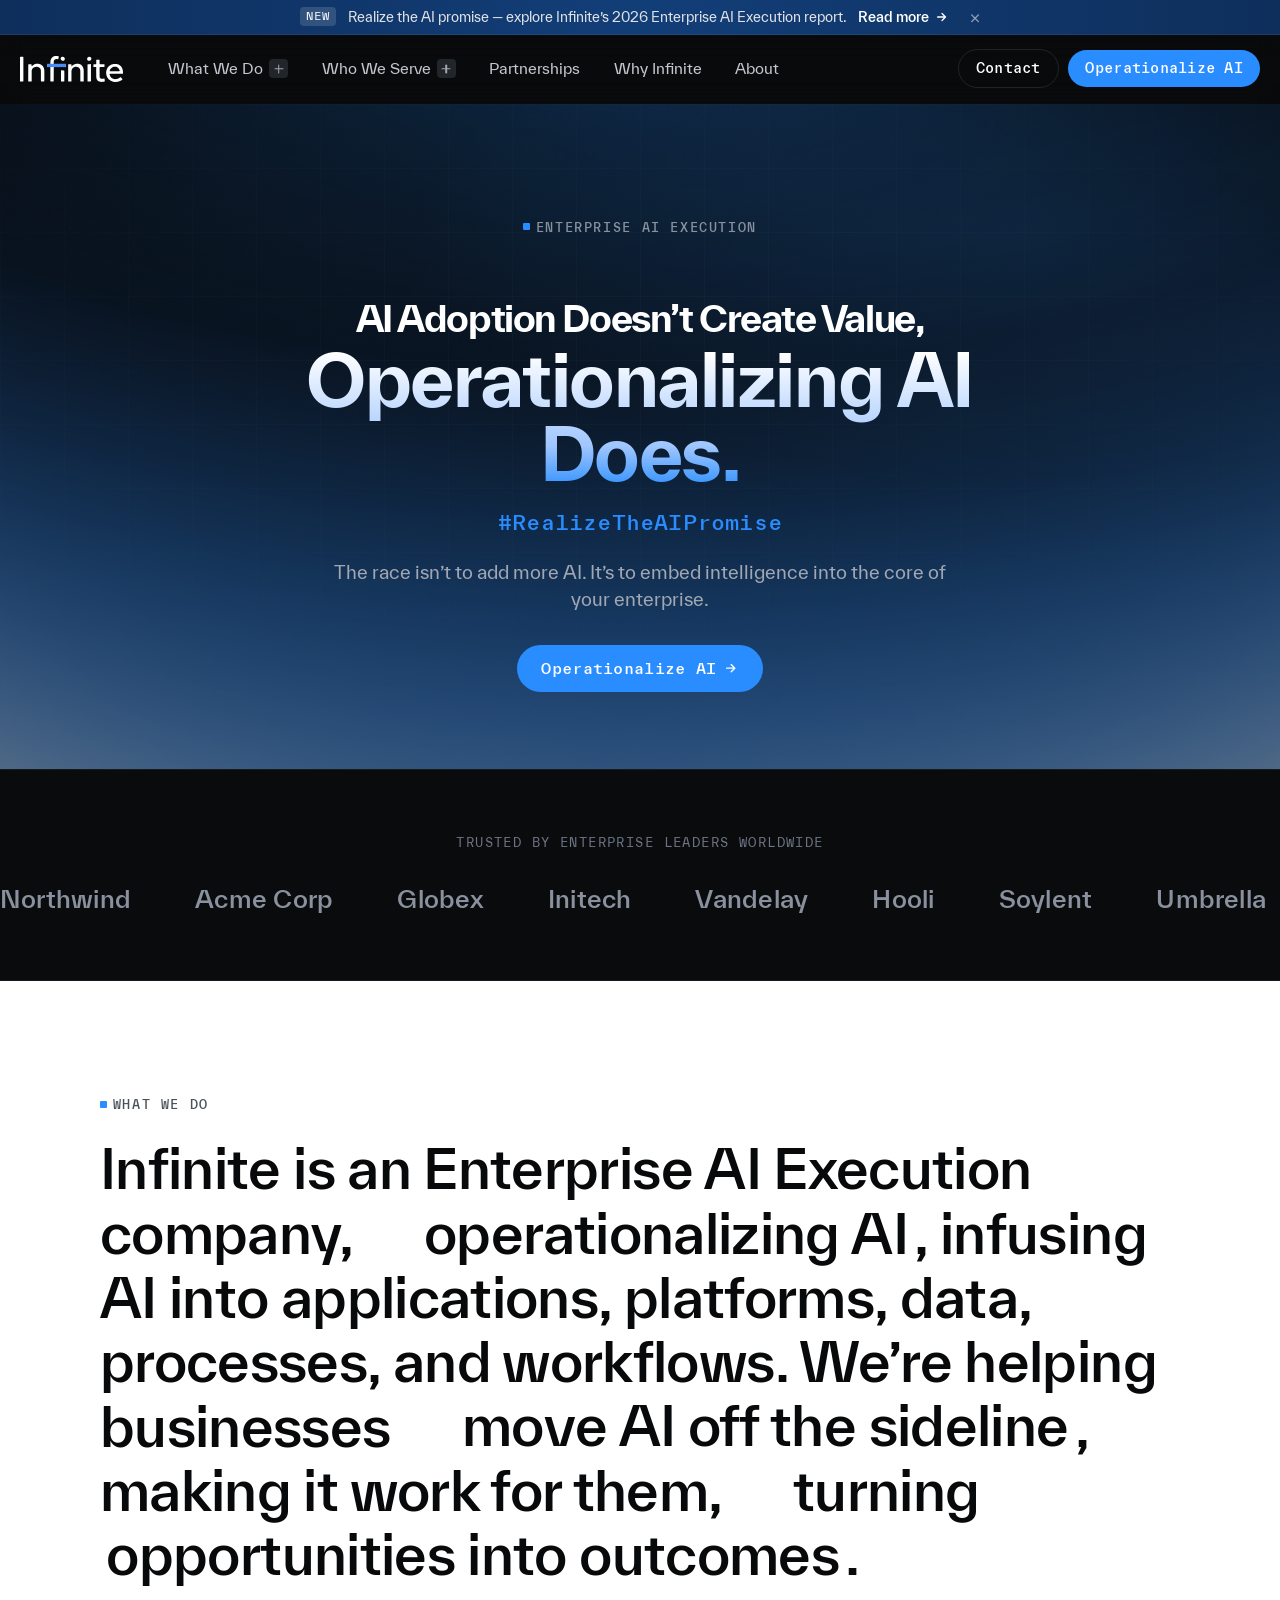
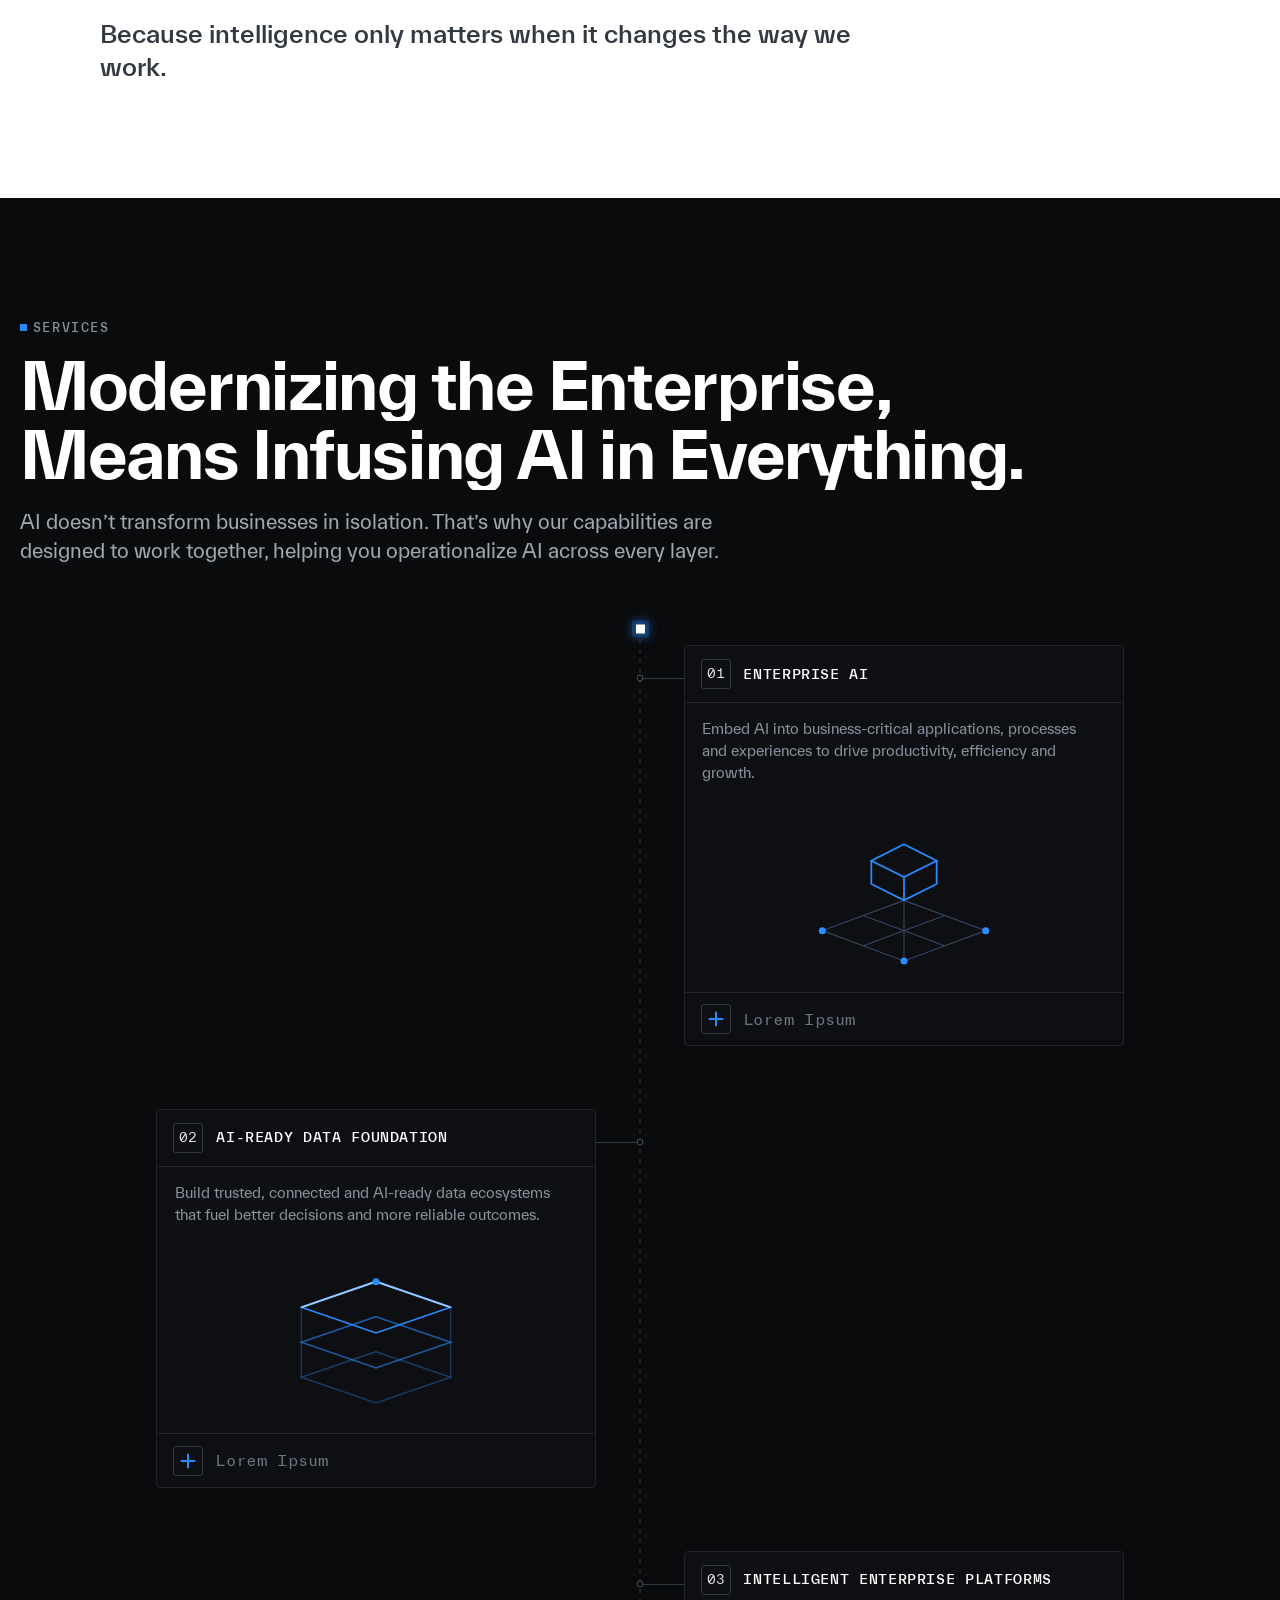
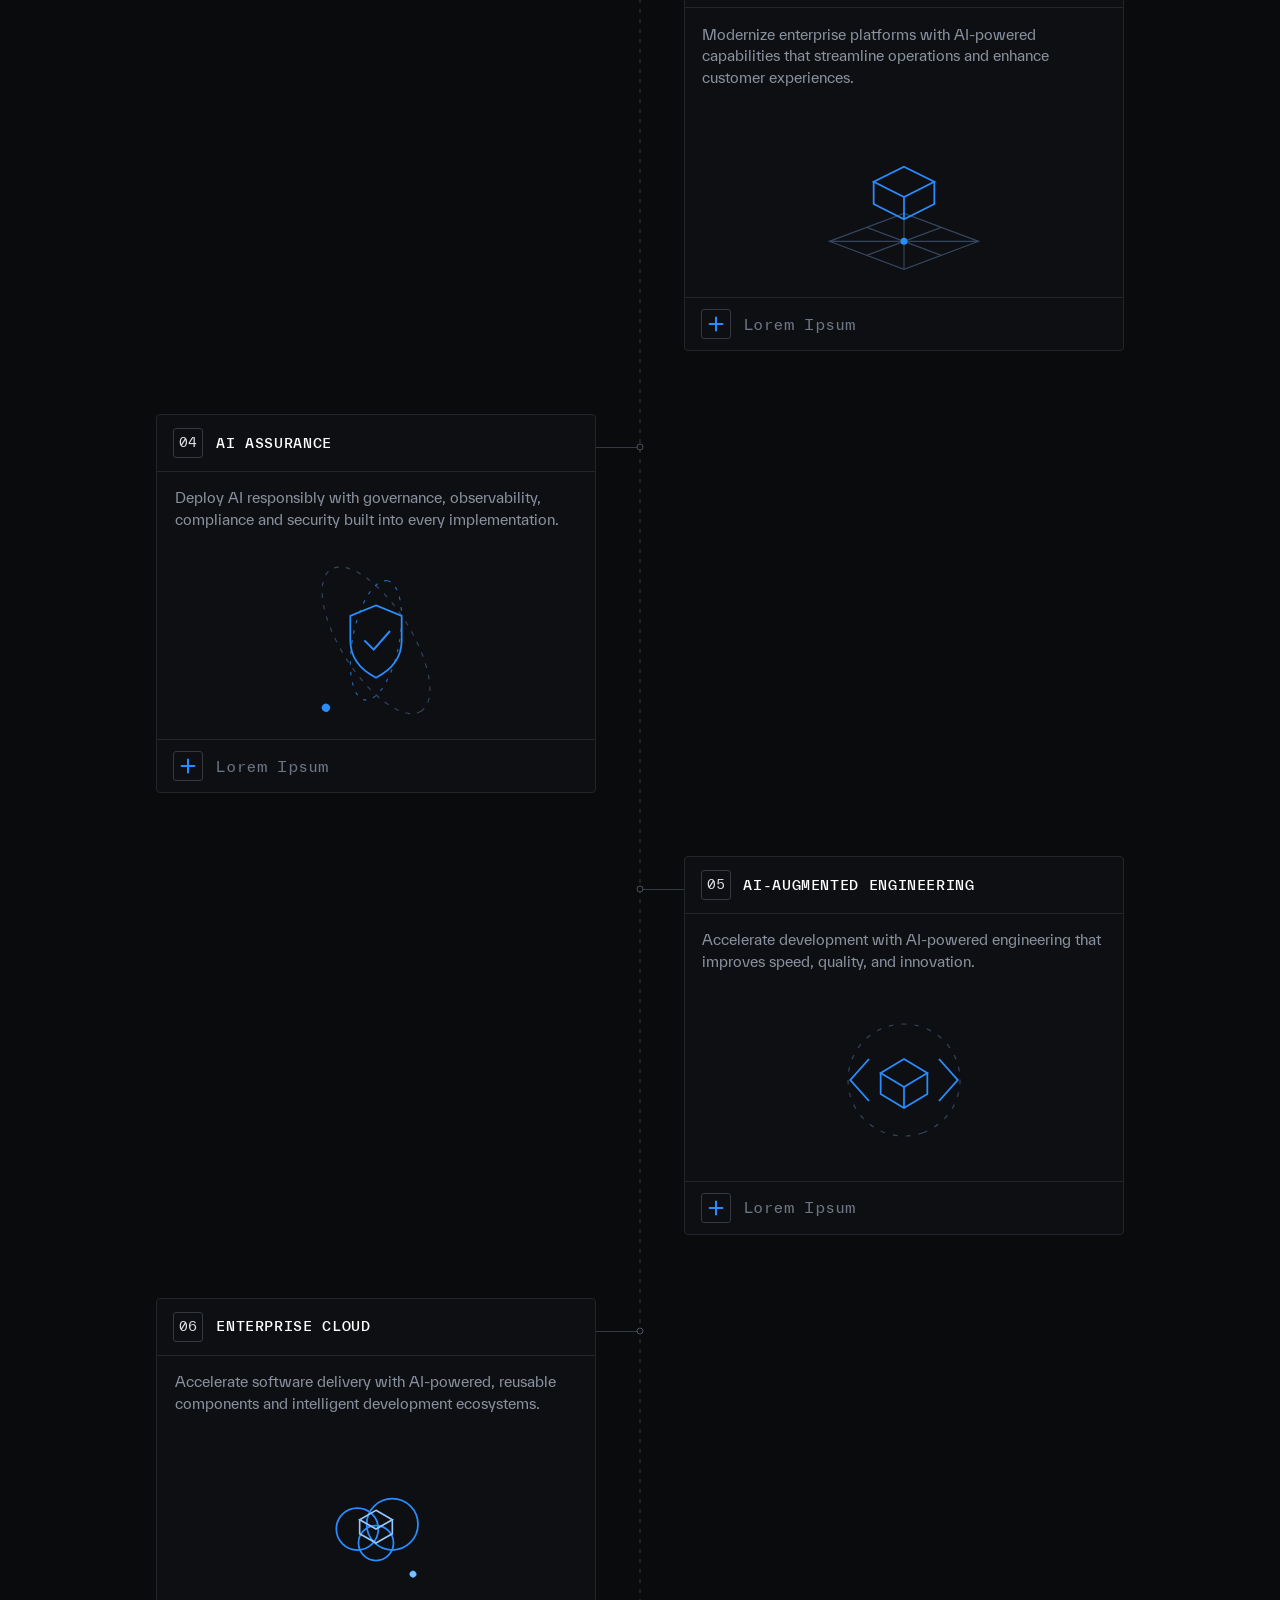
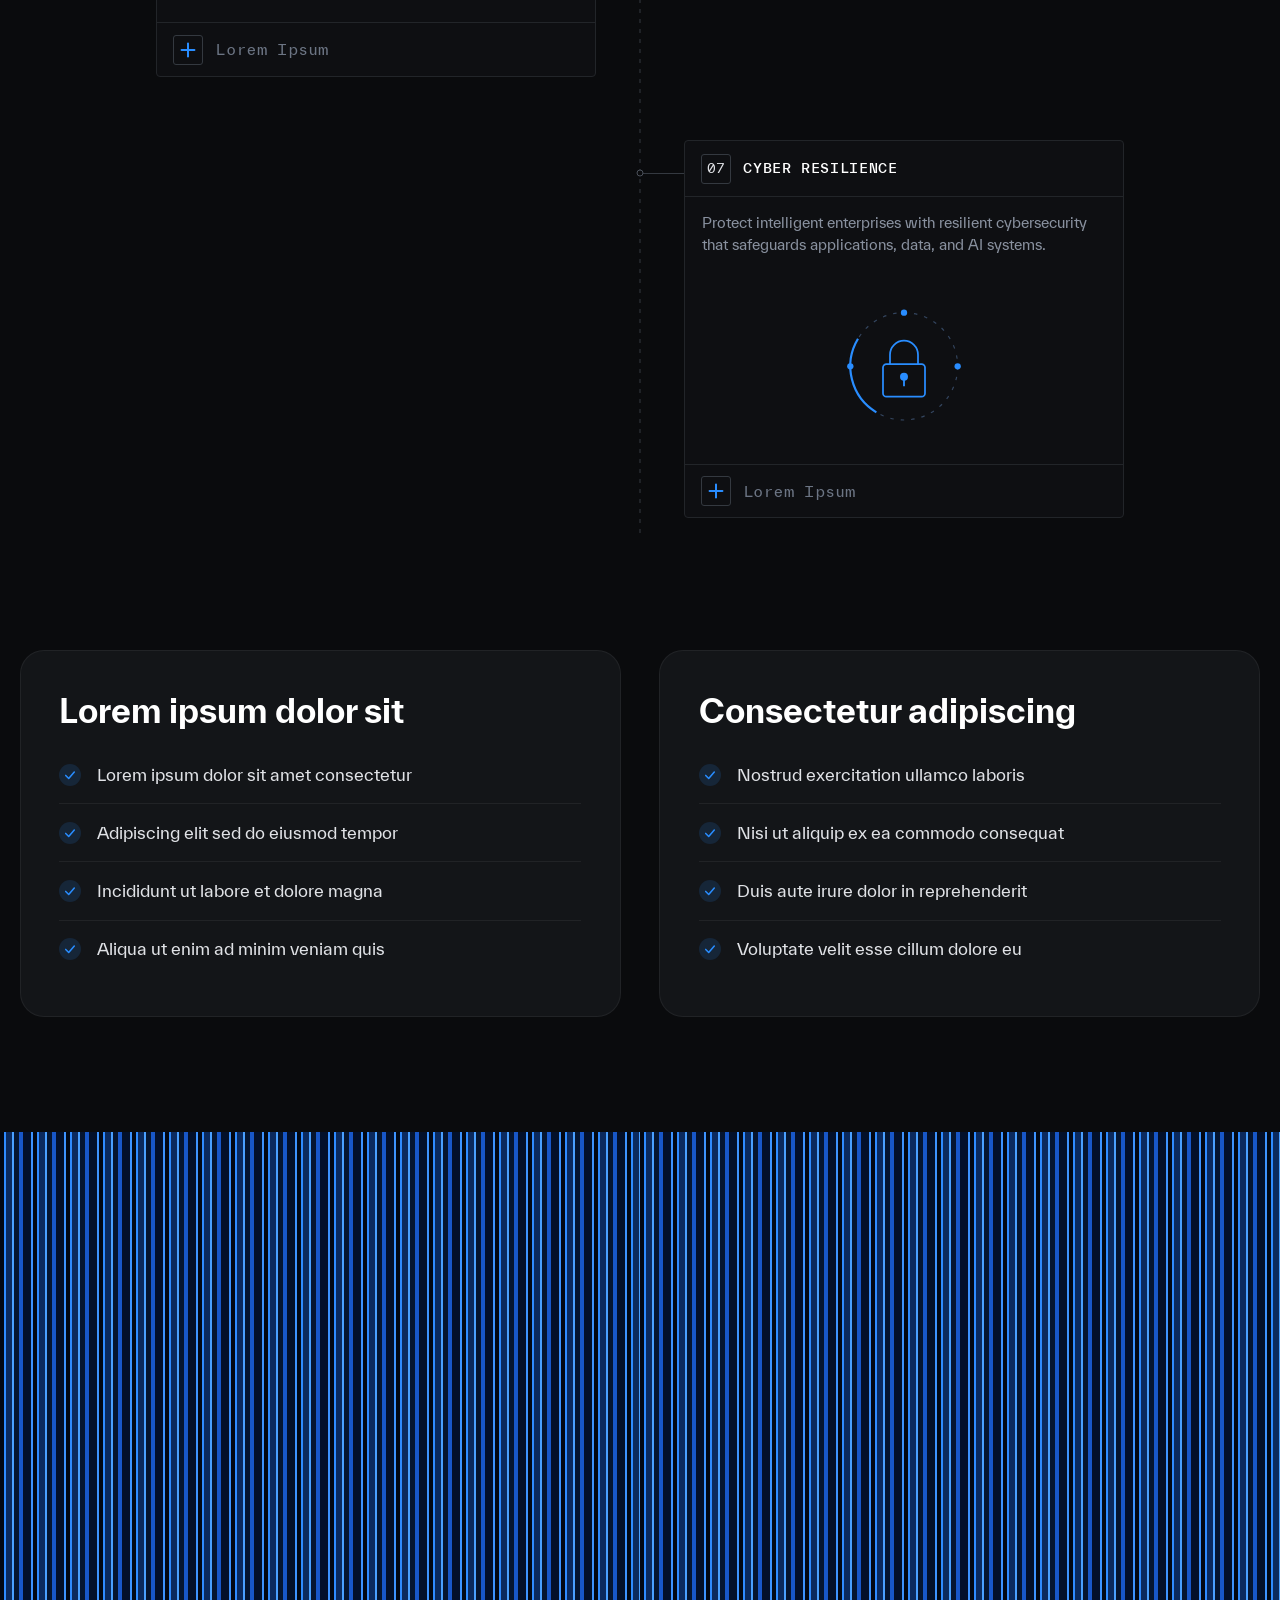
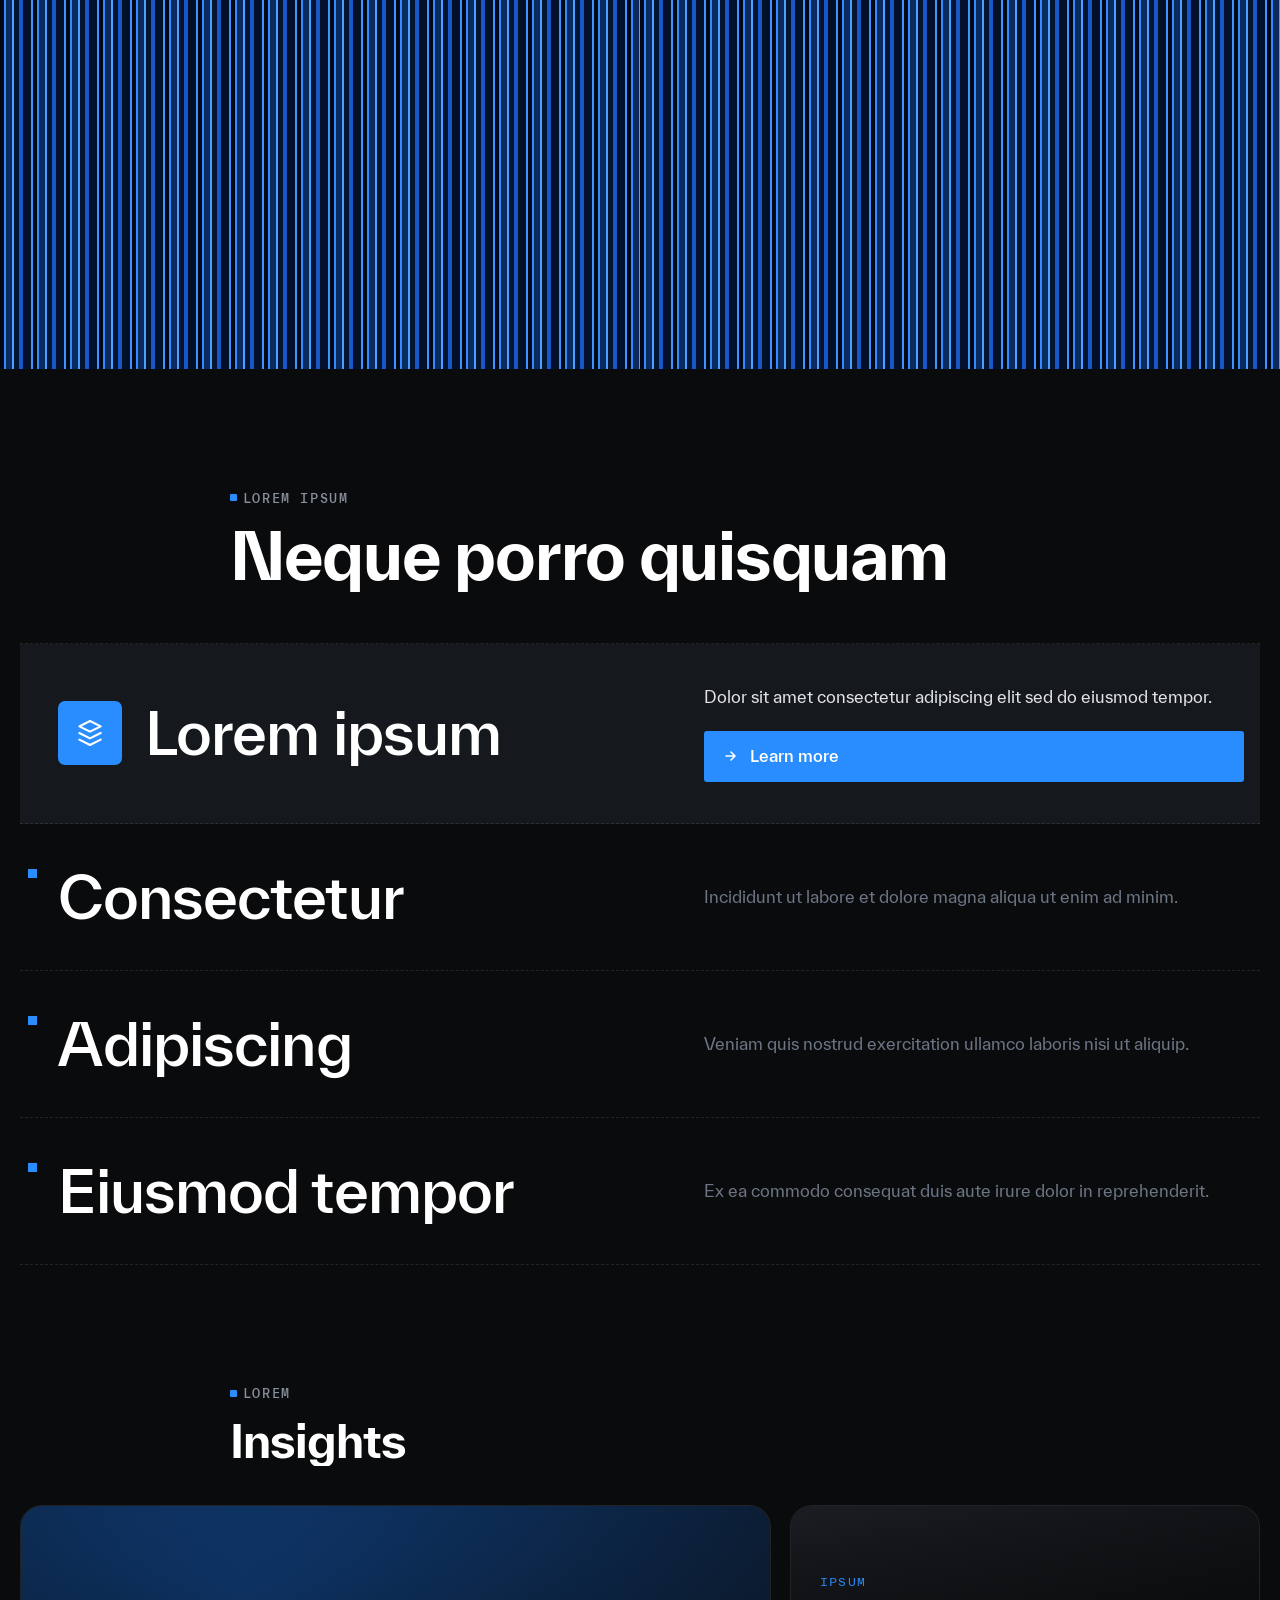
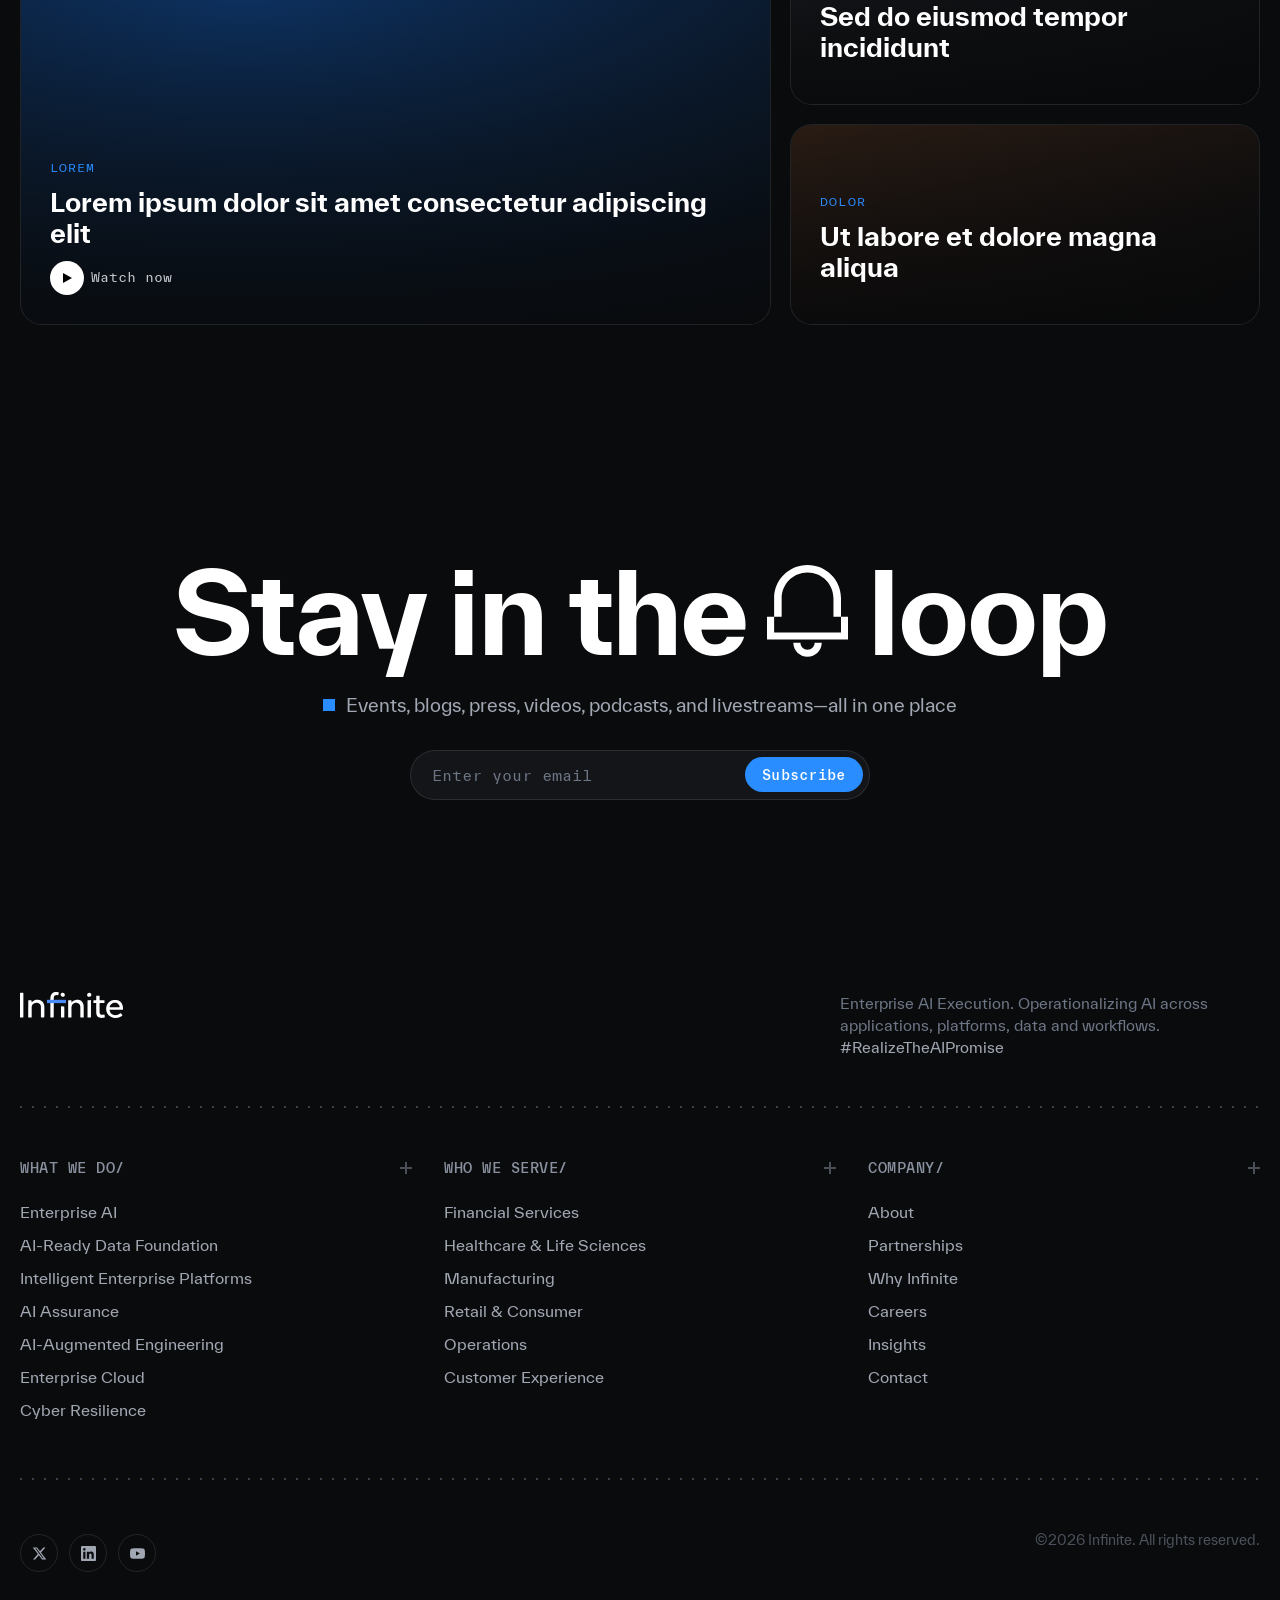
==== commit 17a45b07: "Use theme-correct logo in footer, matching the nav treatment" ====
--- a/index.html
+++ b/index.html
@@ -533,7 +533,7 @@
 <footer class="footer">
   <div class="container">
     <div class="footer__brand-row">
-      <a href="/" class="nav__logo"><span class="brand"><svg class="brand__mark" viewBox="0 0 44 24" fill="none"><path d="M22 12c2.1-3.1 4.4-5.1 7.6-5.1a5.1 5.1 0 010 10.2c-3.2 0-5.5-2-7.6-5.1zm0 0c-2.1 3.1-4.4 5.1-7.6 5.1a5.1 5.1 0 010-10.2c3.2 0 5.5 2 7.6 5.1z" stroke="currentColor" stroke-width="2.3" stroke-linejoin="round"/></svg><span class="brand__name">Infinite</span></span></a>
+      <a href="/" class="nav__logo"><span class="brand"><img class="brand__logo" src="assets/img/infinite-logo-dark.svg" alt="Infinite"></span></a>
       <p class="footer__tagline">Enterprise AI Execution. Operationalizing AI across applications, platforms, data and workflows. <span class="accent">#RealizeTheAIPromise</span></p>
     </div>
 
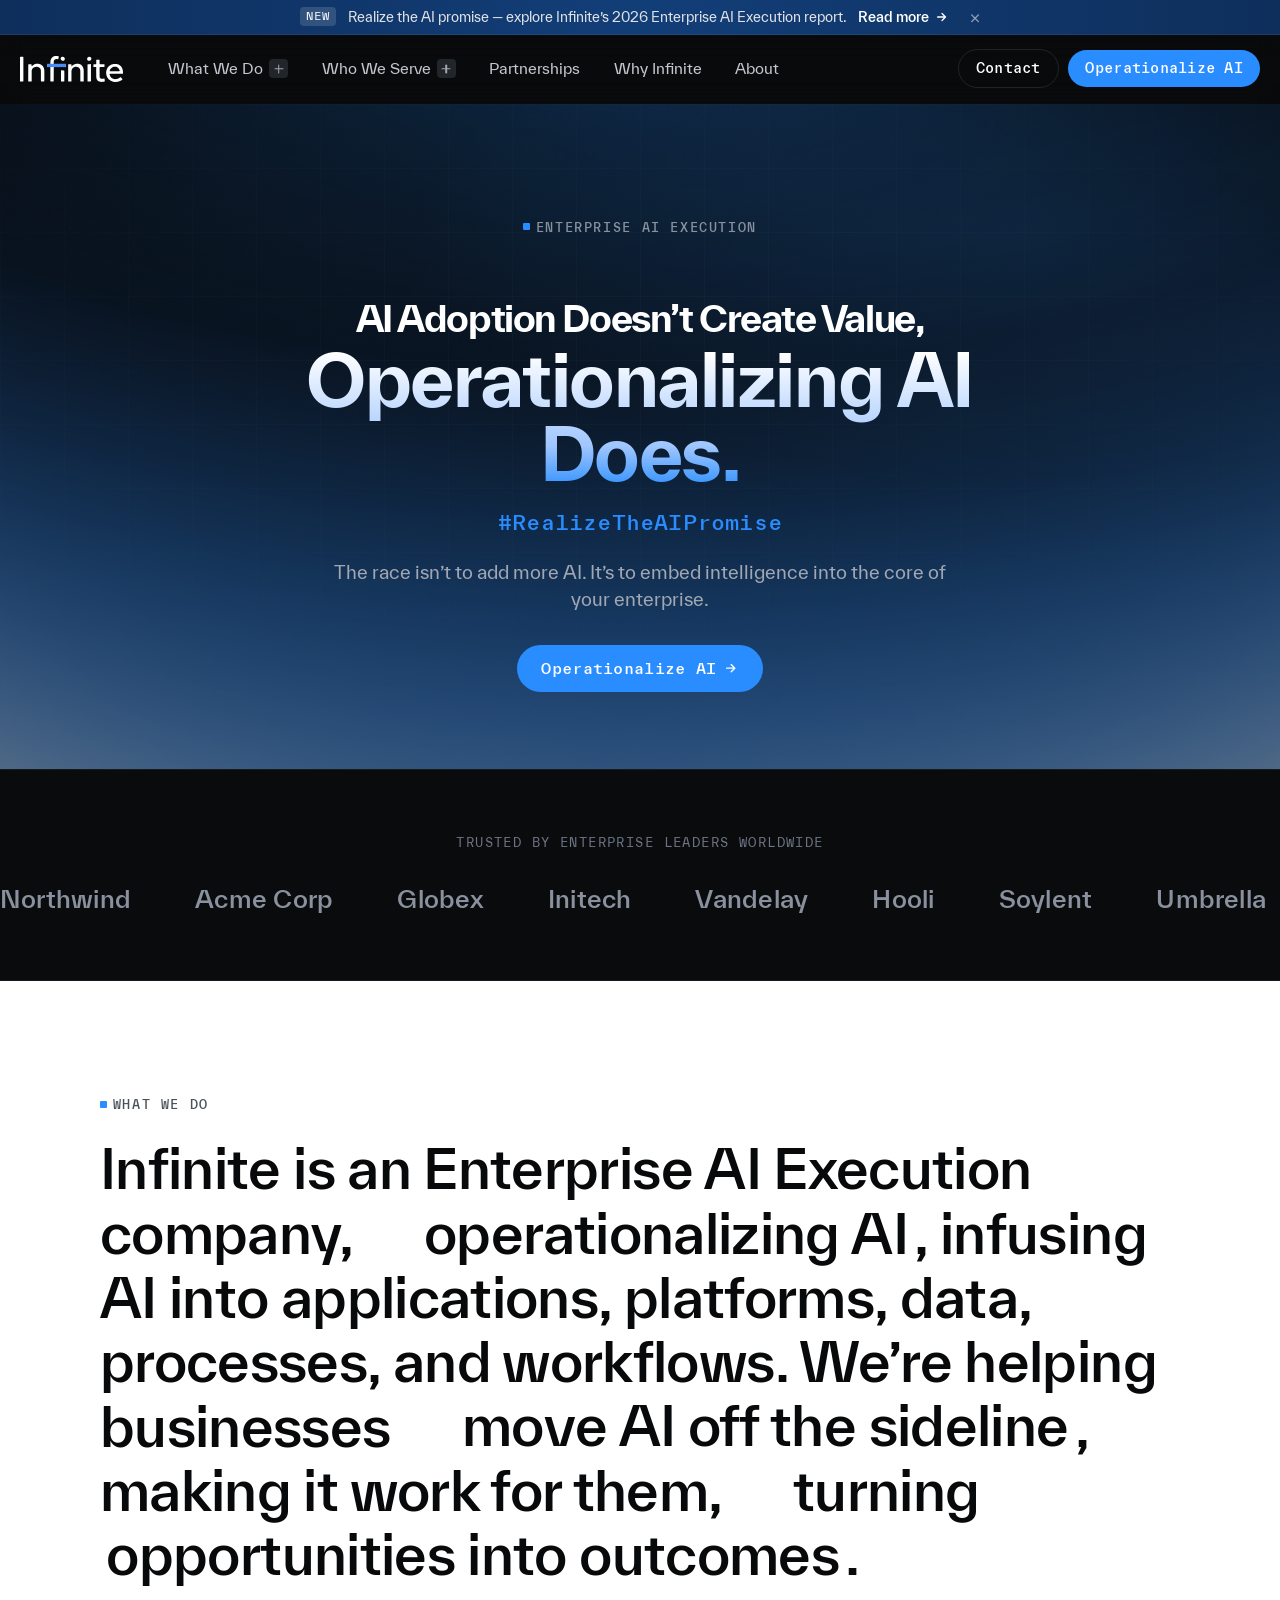
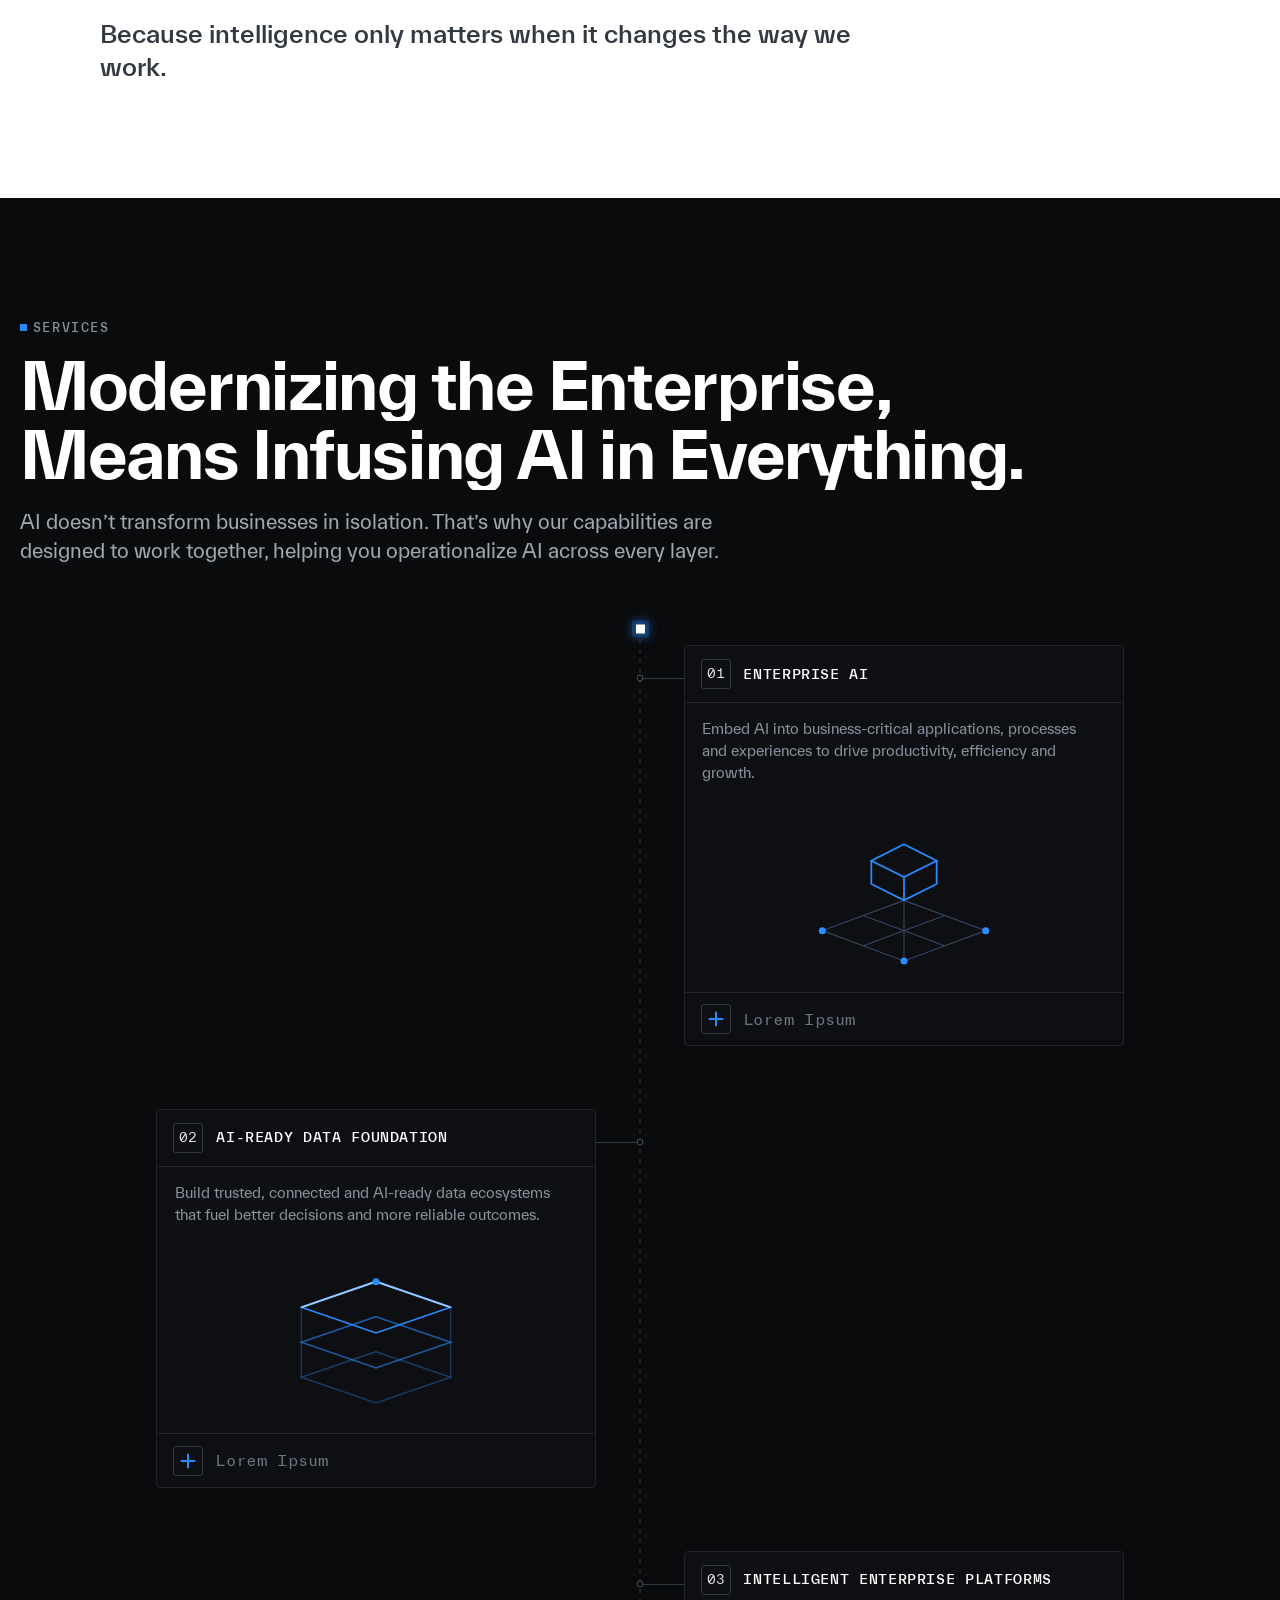
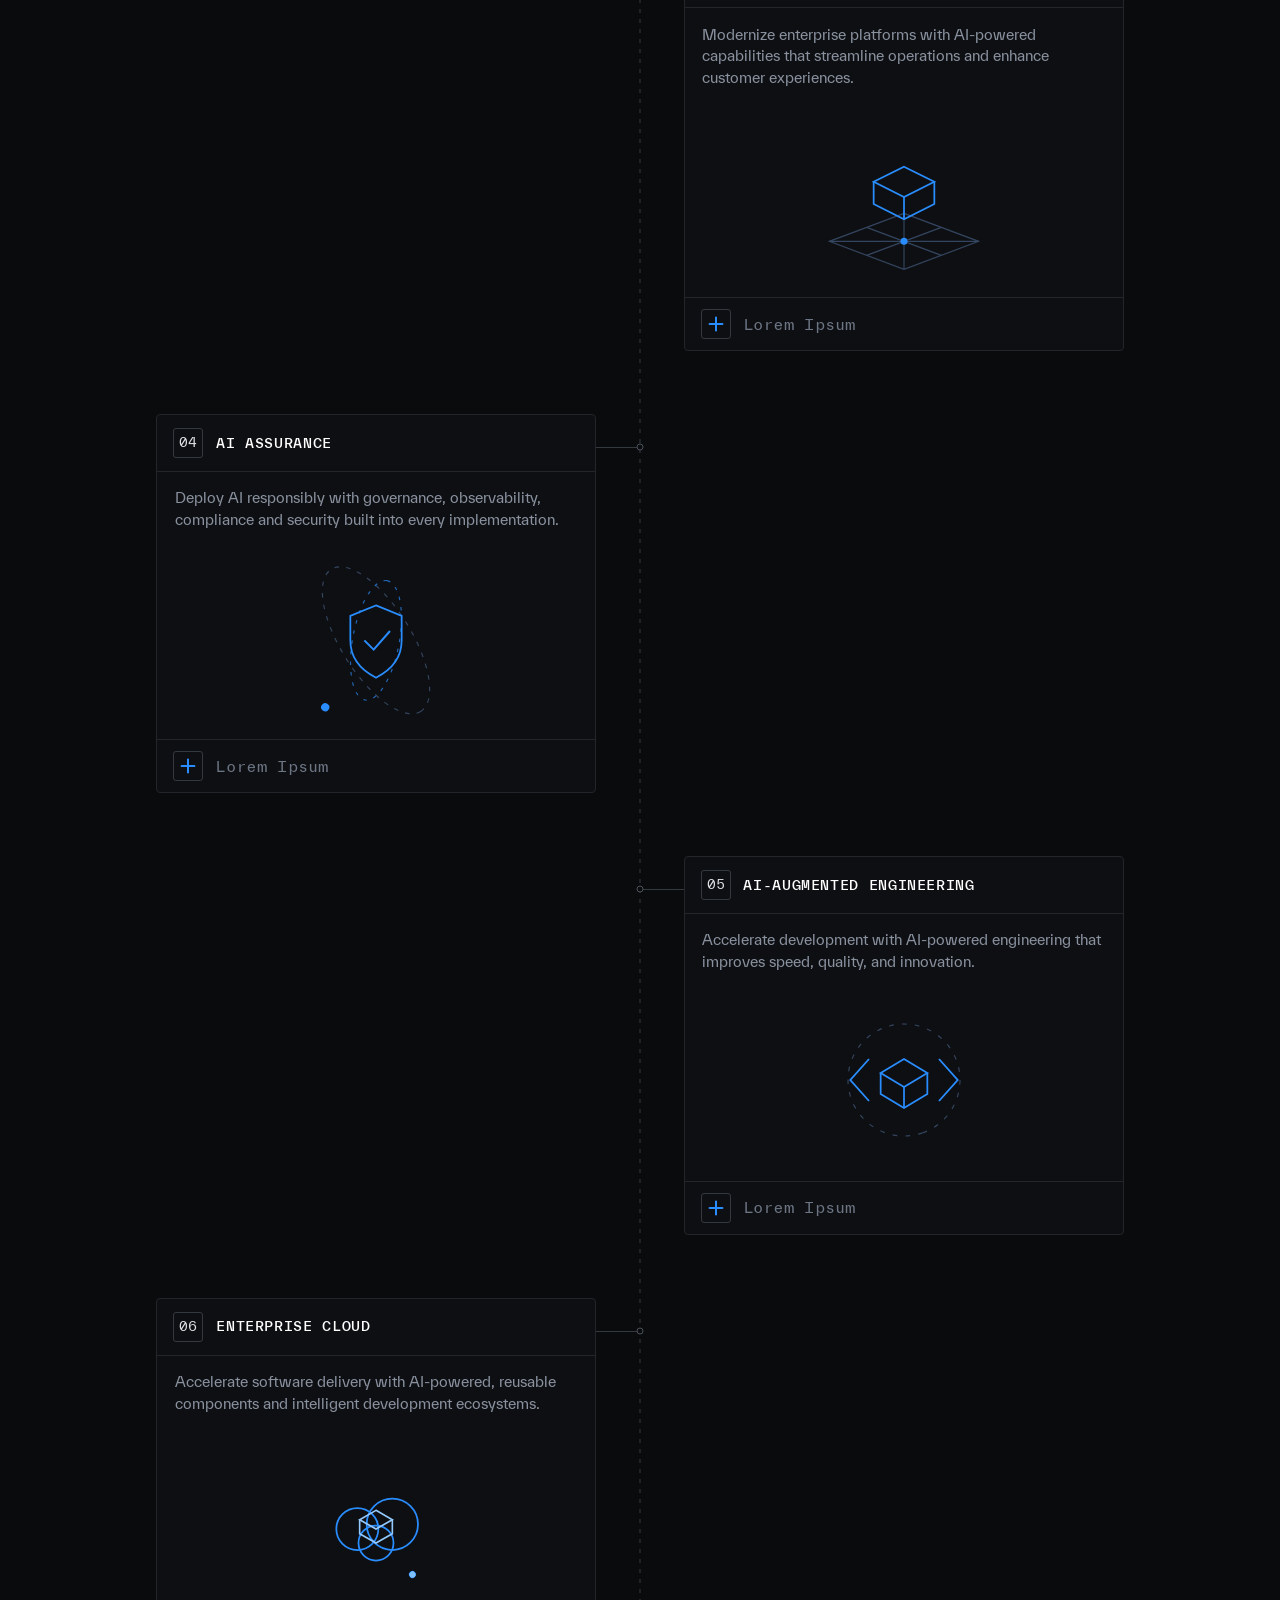
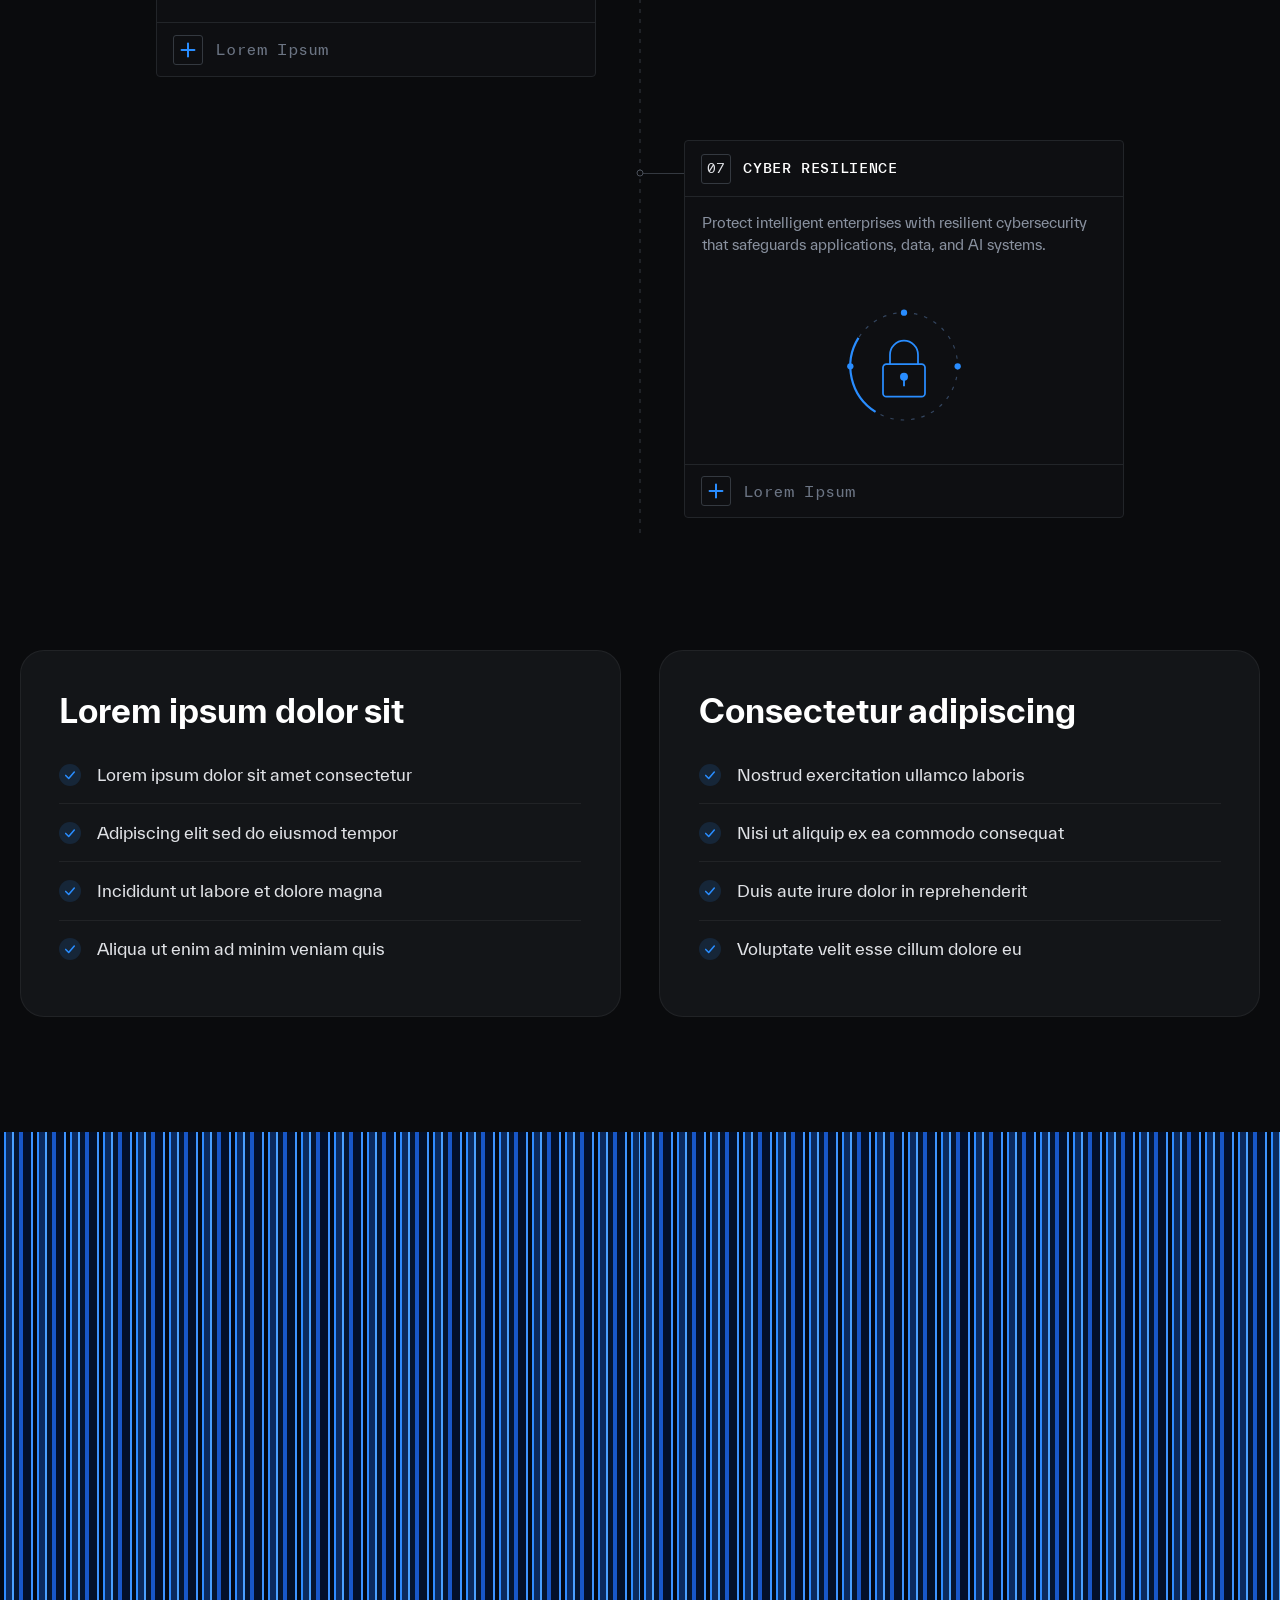
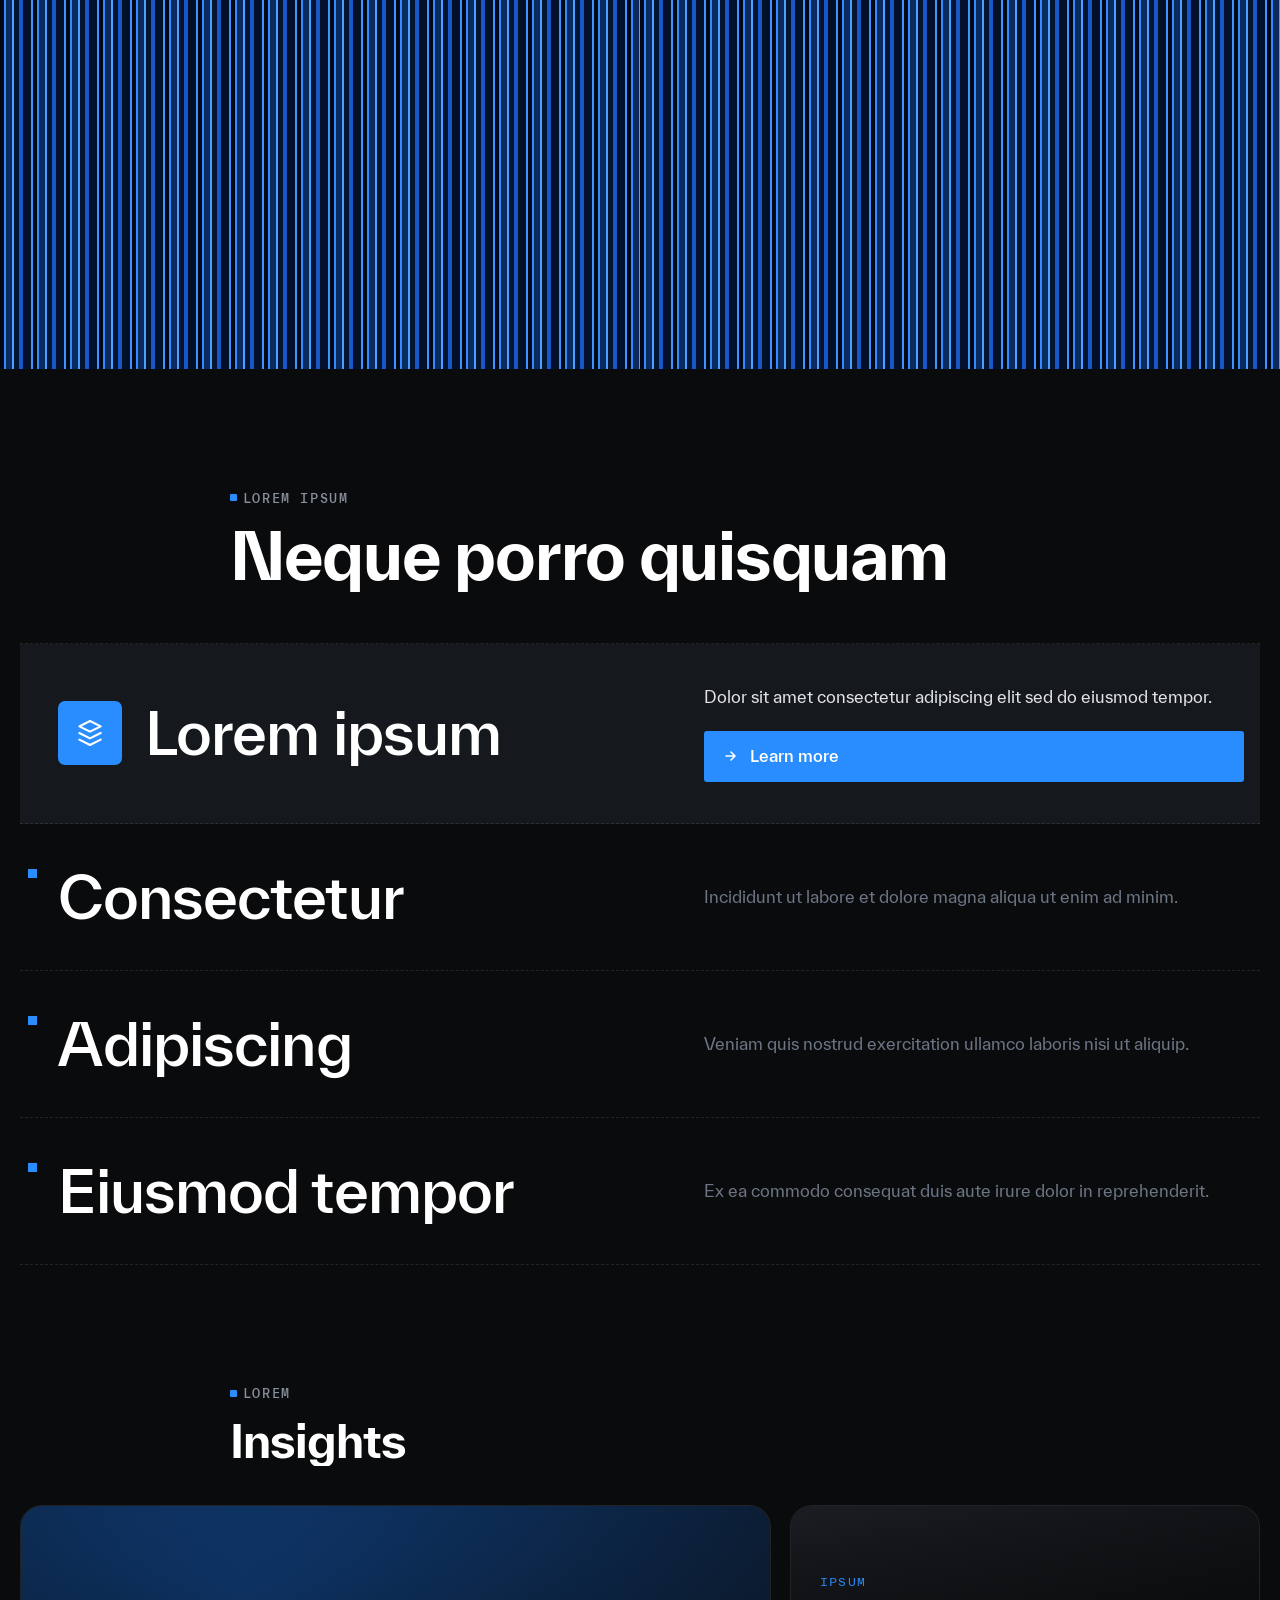
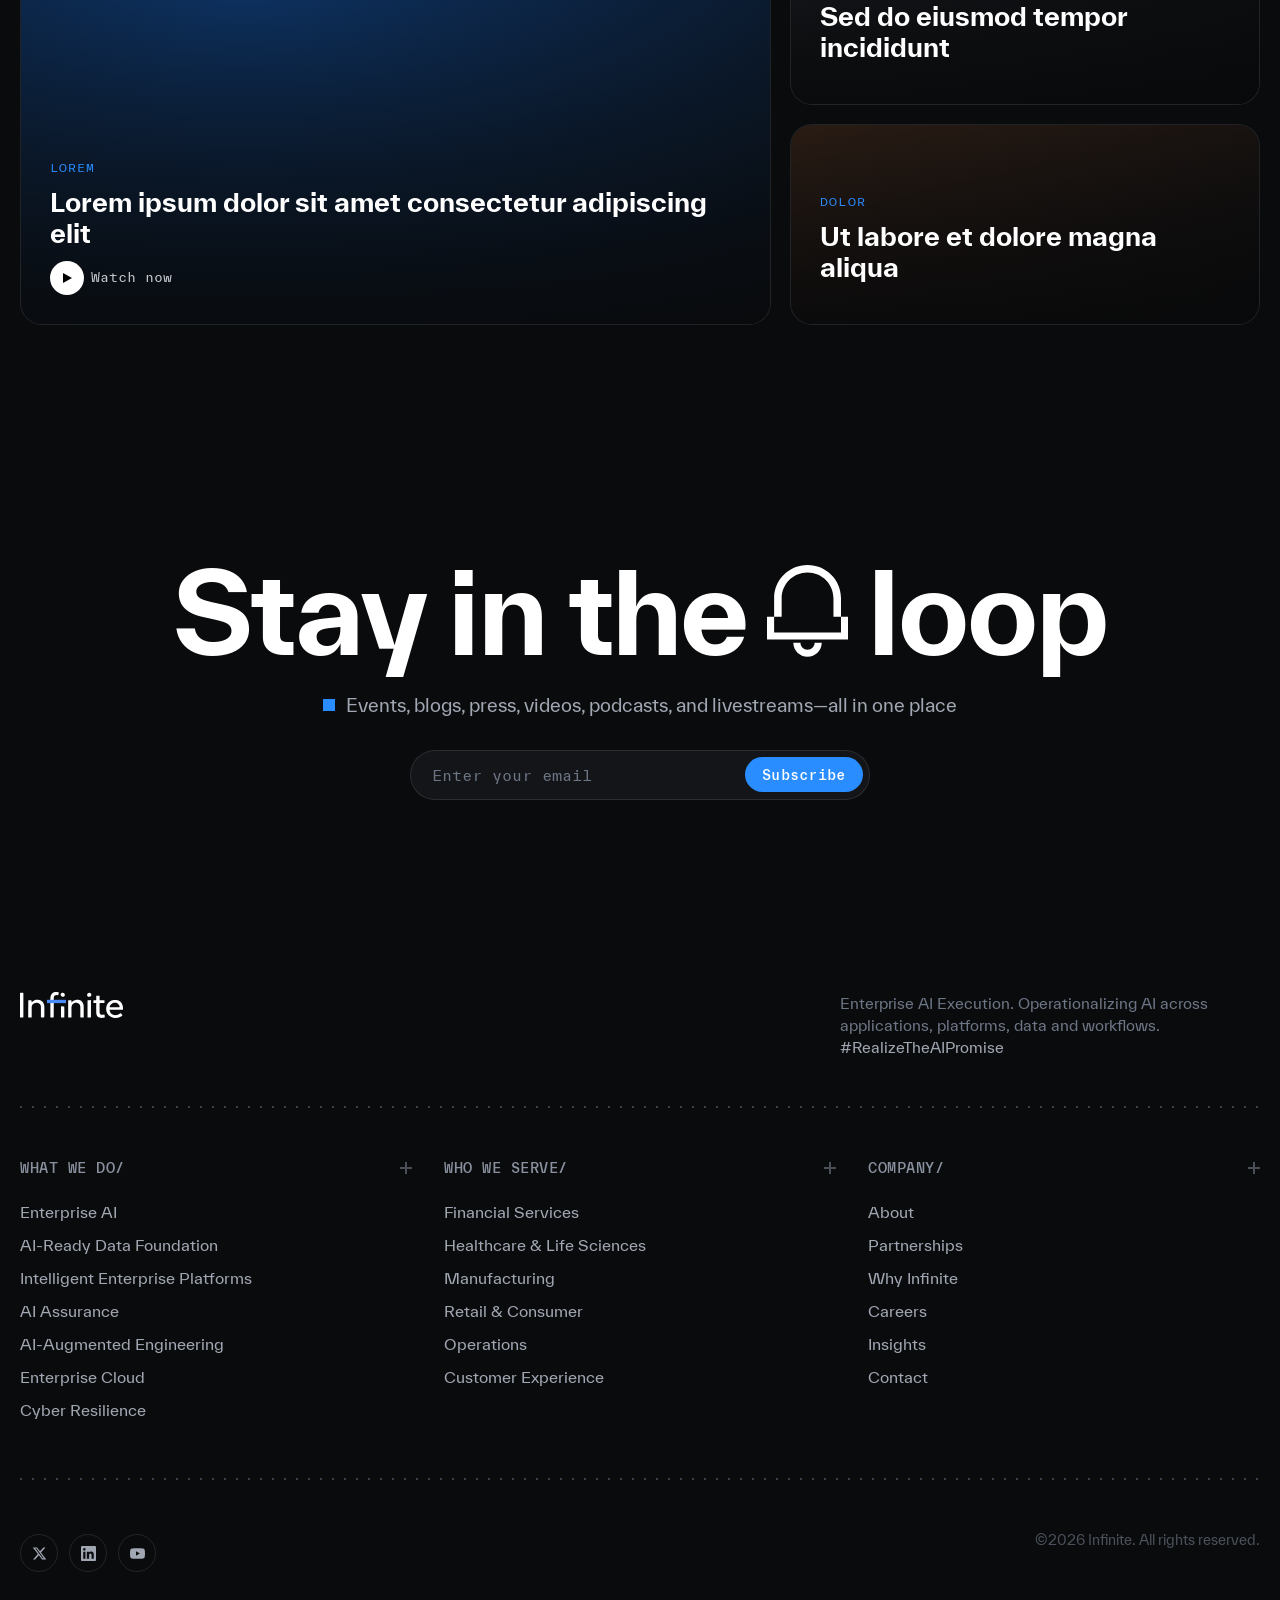
==== commit 4faded17: "Add theme-correct favicon (white F on dark, black F on light); toggle page swaps favicon live" ====
--- a/index.html
+++ b/index.html
@@ -5,7 +5,7 @@
 <meta name="viewport" content="width=device-width, initial-scale=1.0">
 <title>Infinite | Enterprise AI Execution</title>
 <meta name="description" content="Infinite is an Enterprise AI Execution company — operationalizing AI across applications, platforms, data, processes and workflows. #RealizeTheAIPromise">
-<link rel="icon" type="image/svg+xml" href="assets/img/favicon.svg">
+<link rel="icon" type="image/png" href="assets/img/favicon-dark.png">
 <link rel="preconnect" href="https://fonts.gstatic.com" crossorigin>
 <link rel="stylesheet" href="assets/css/styles.css">
 </head>
